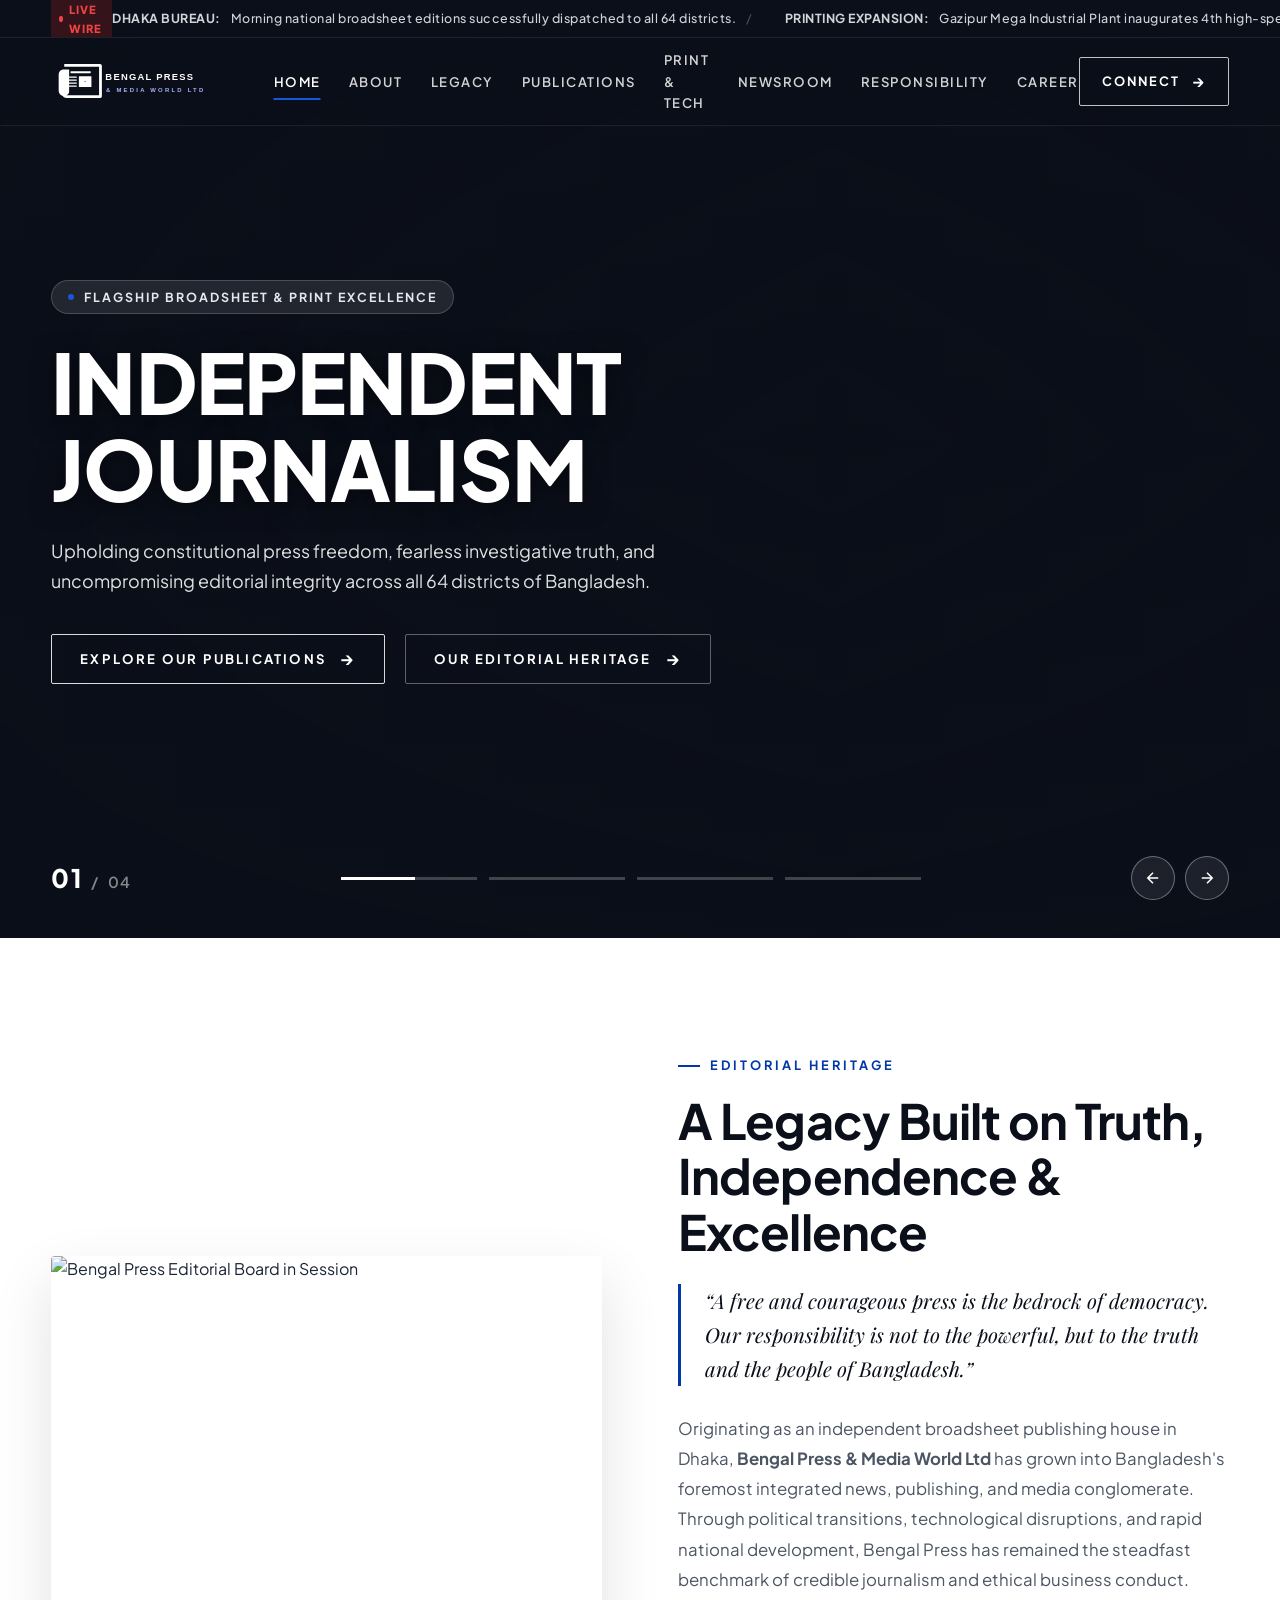
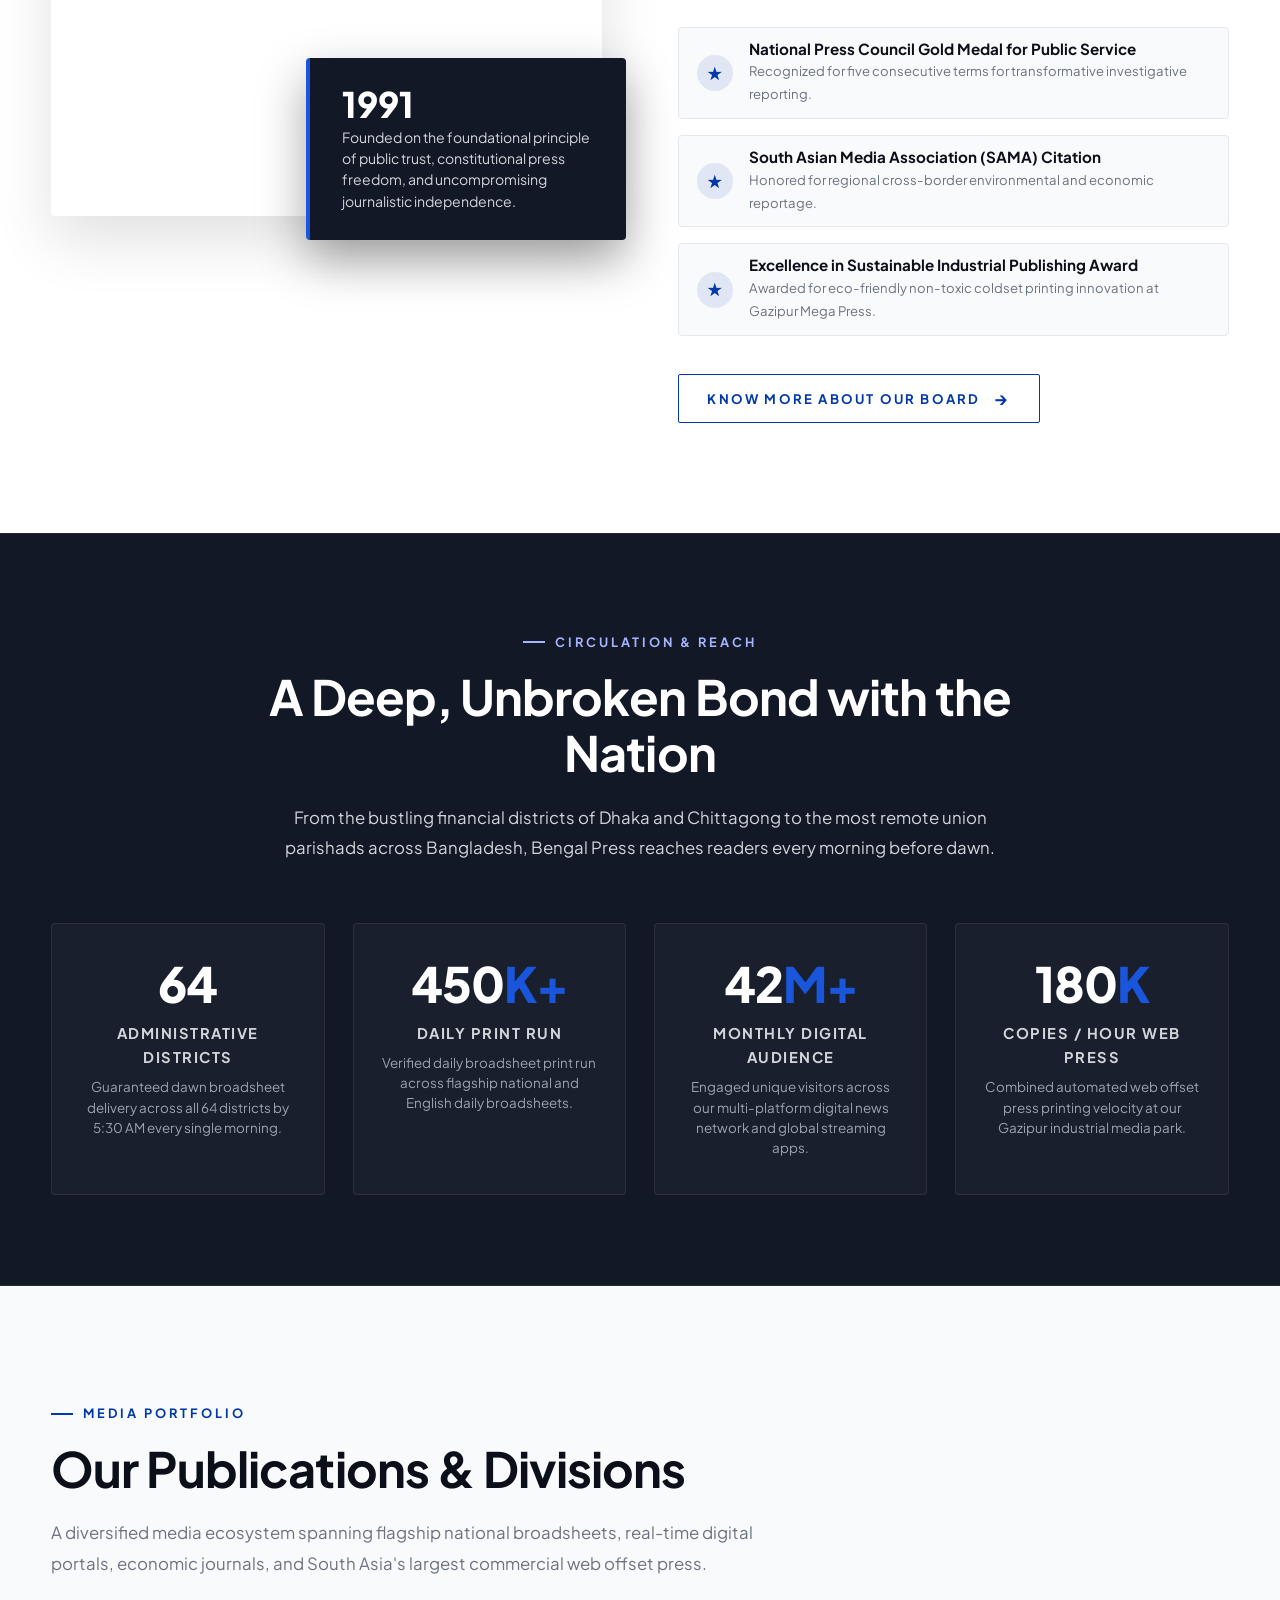
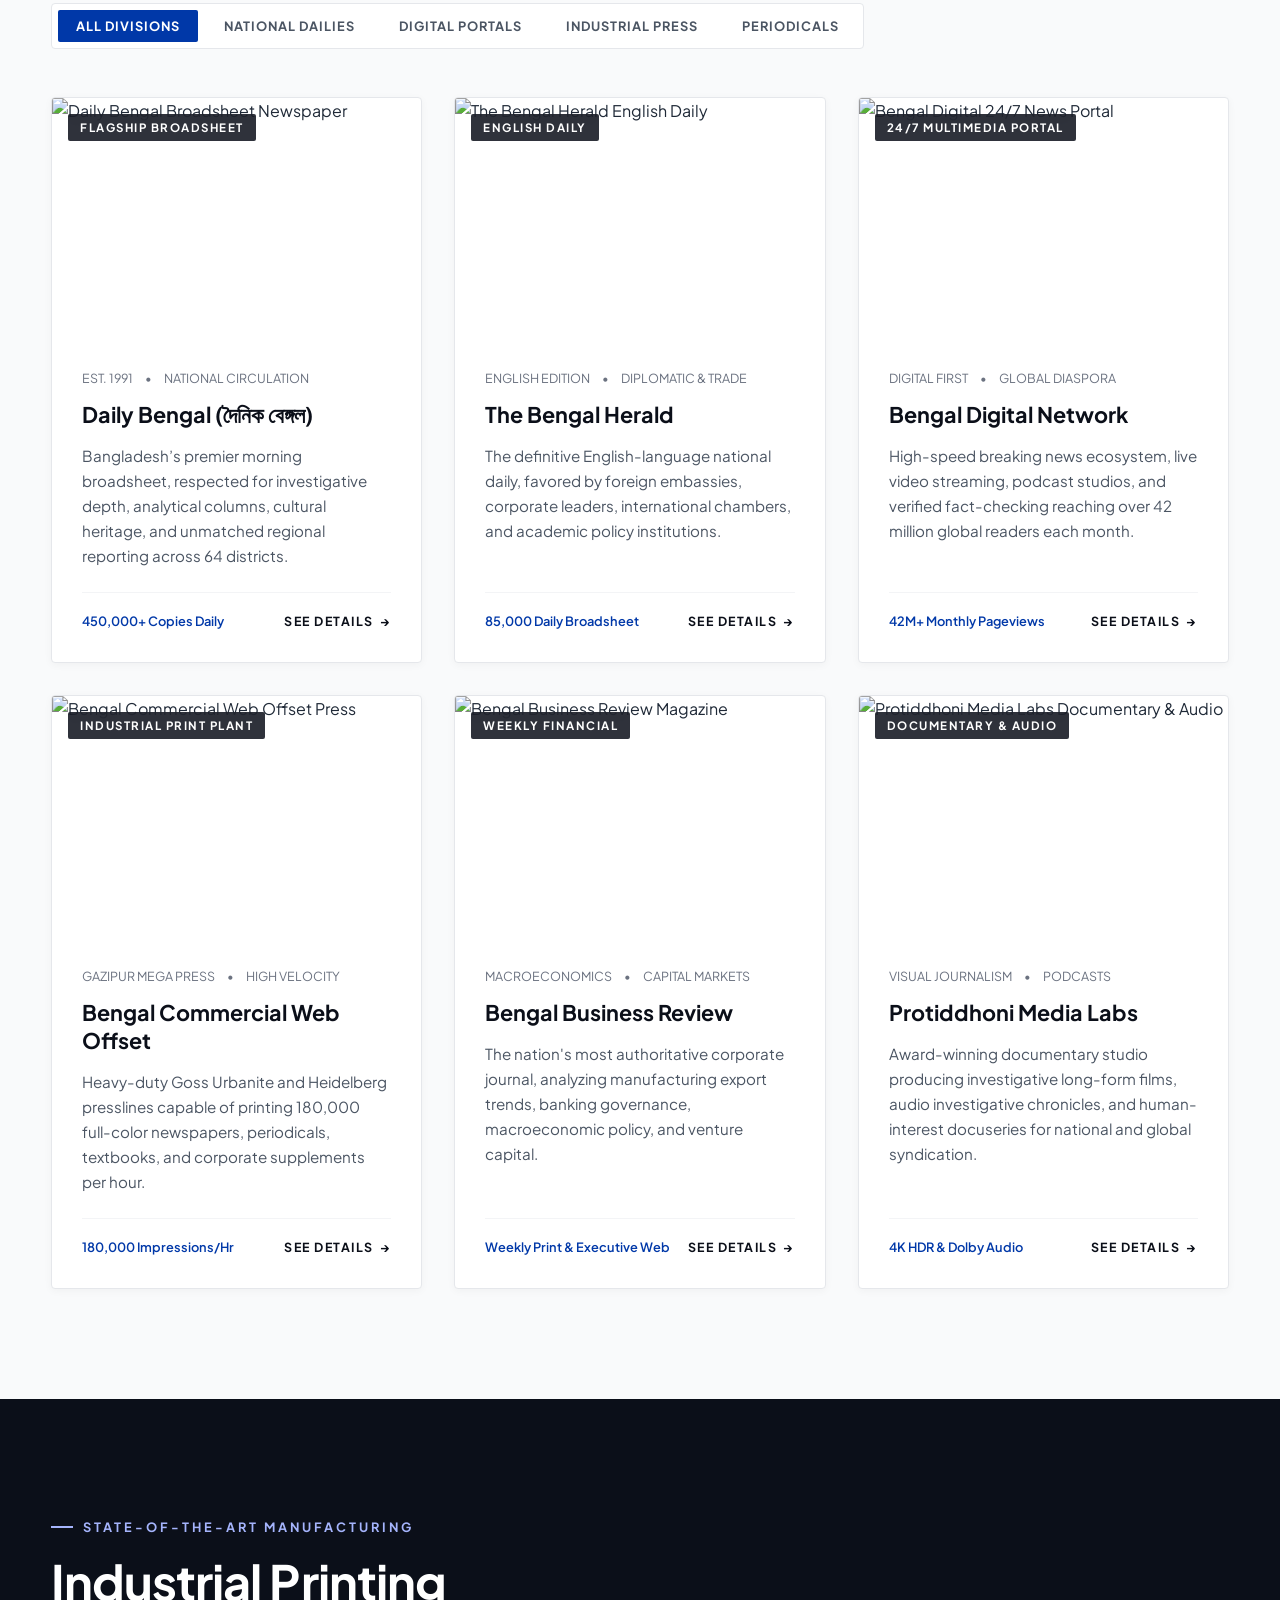
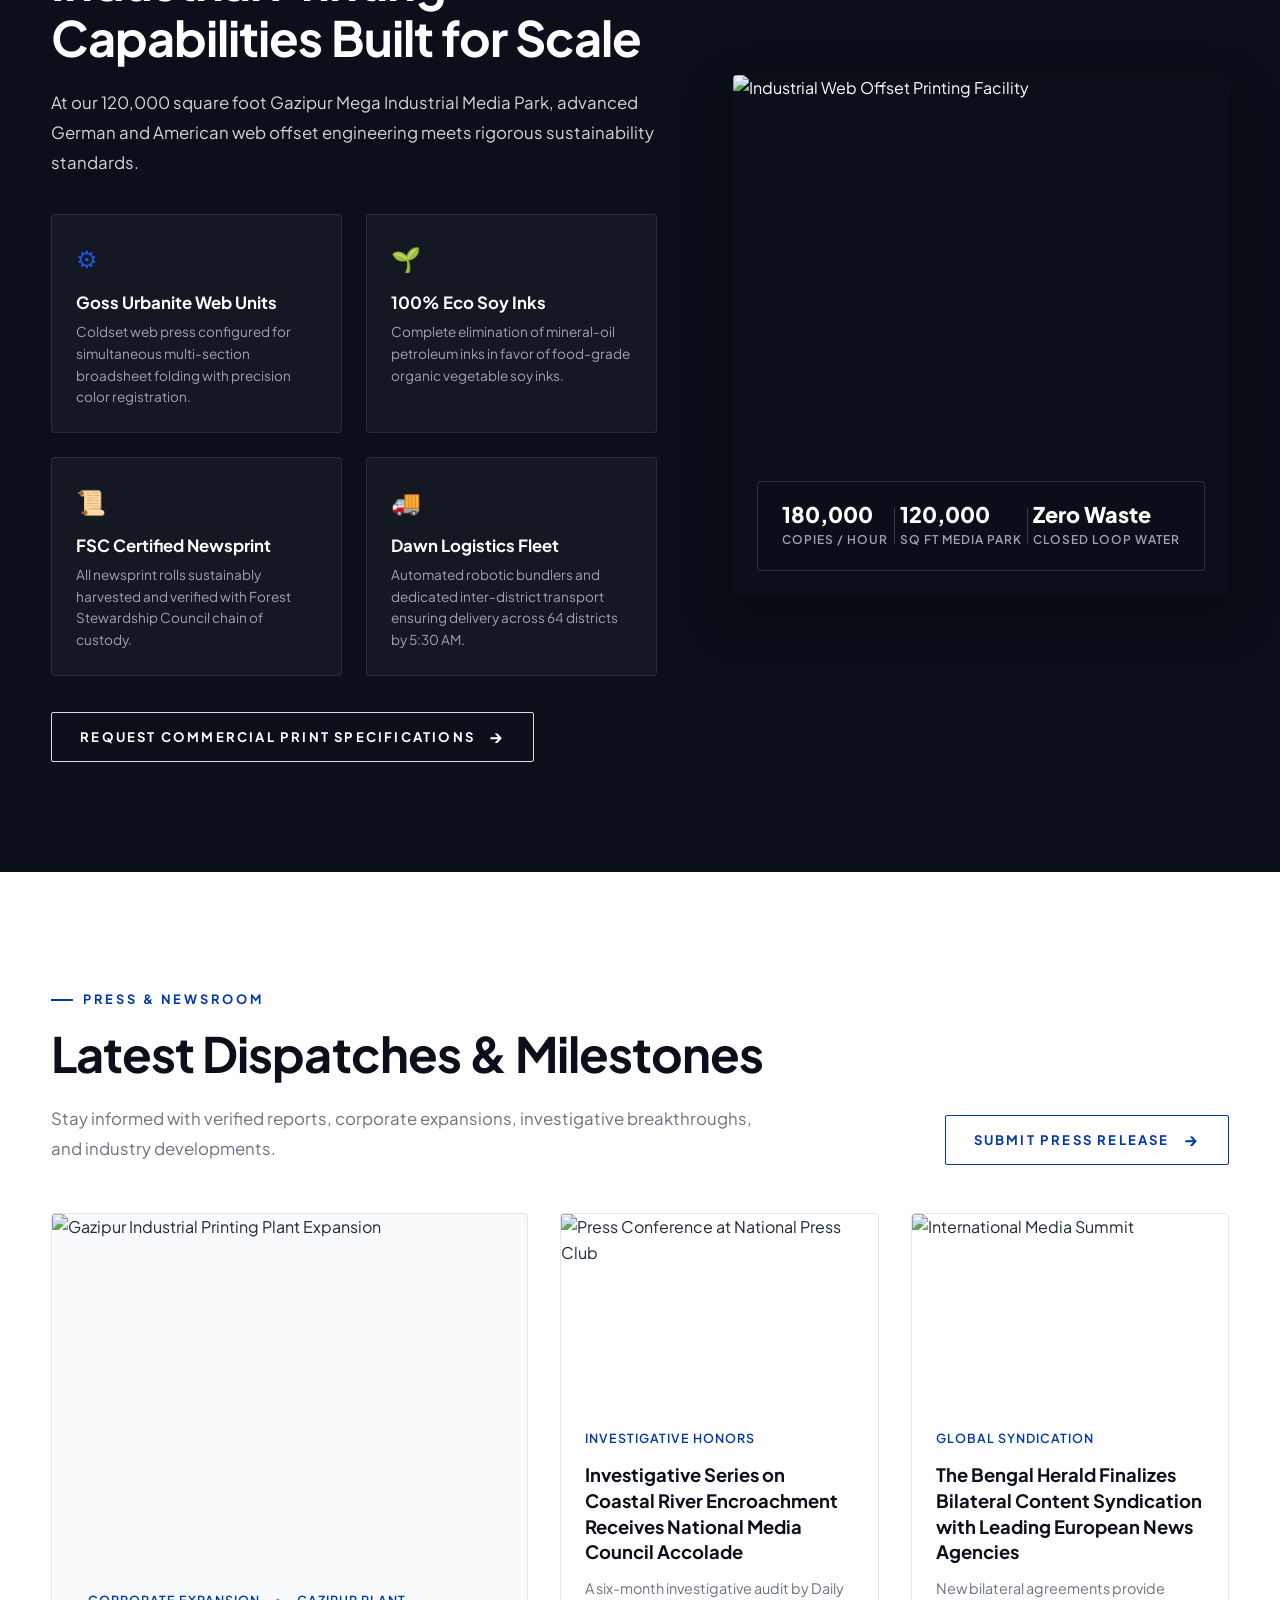
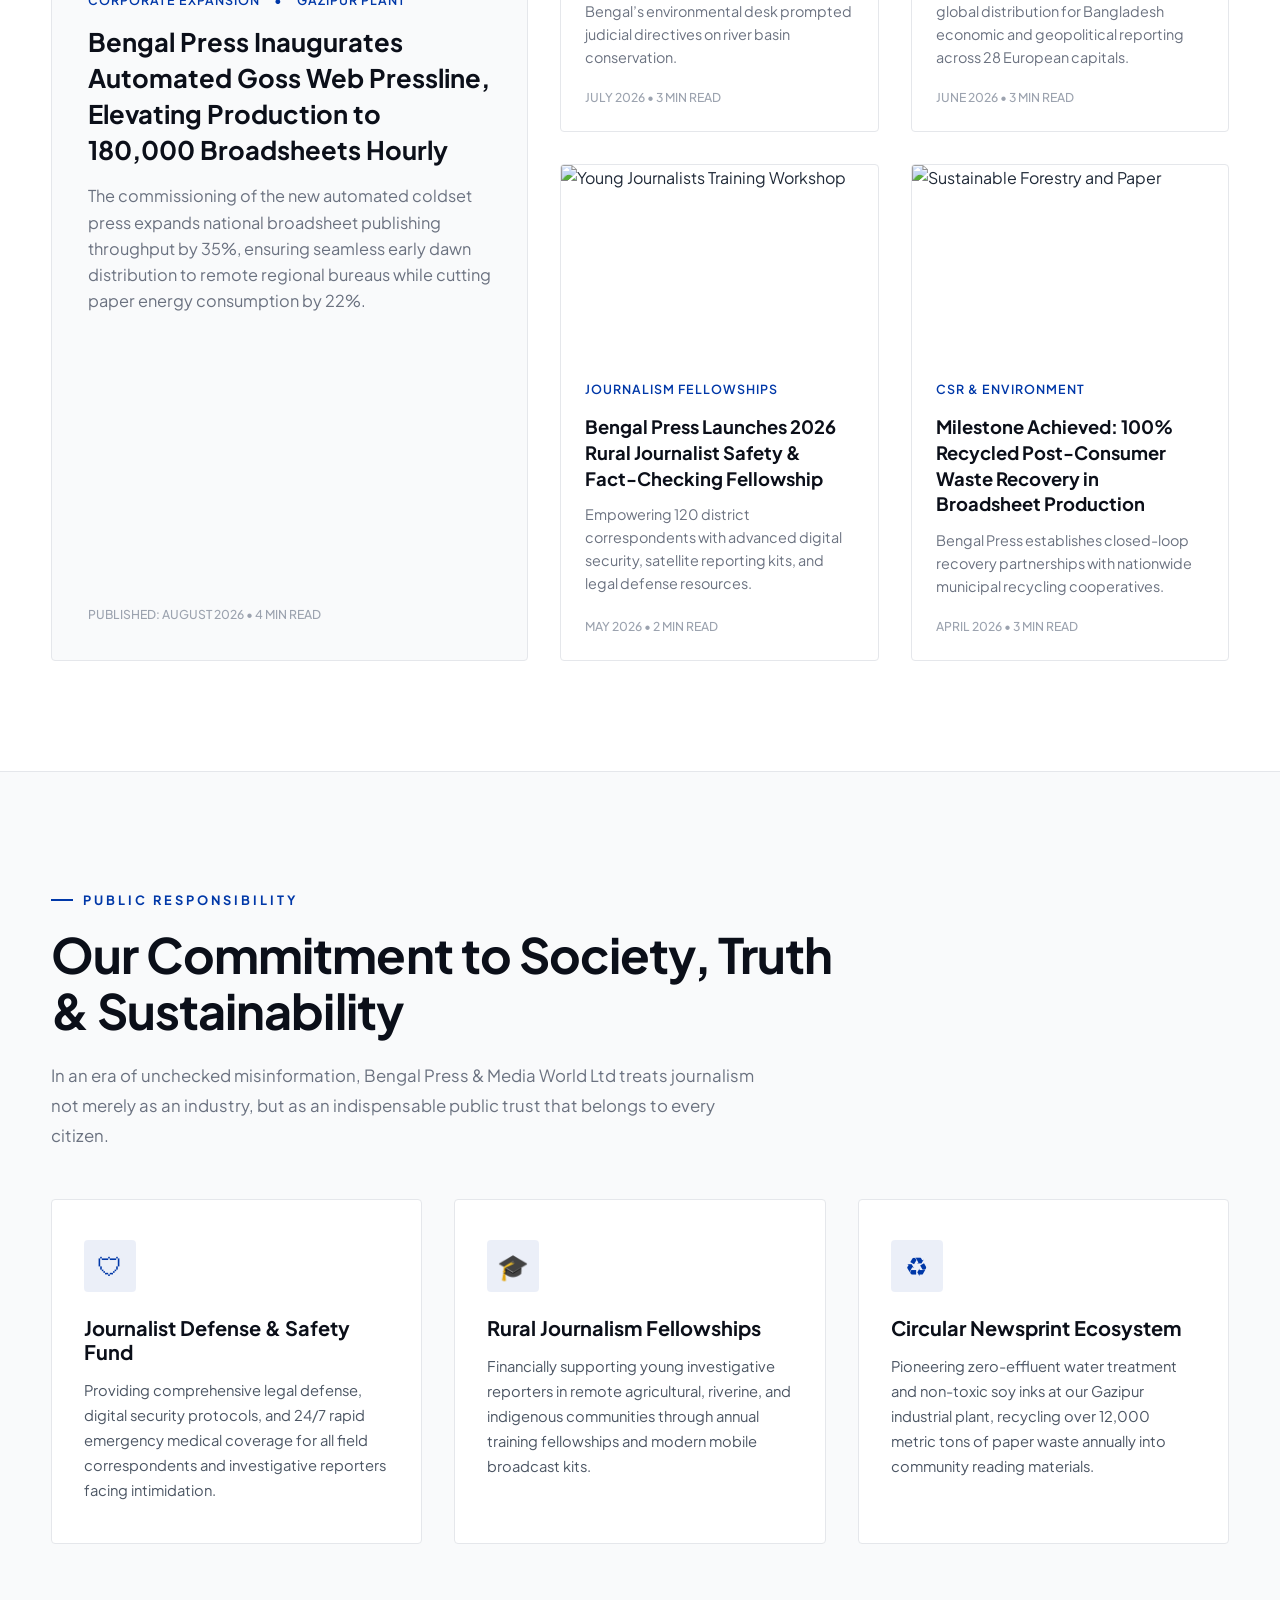
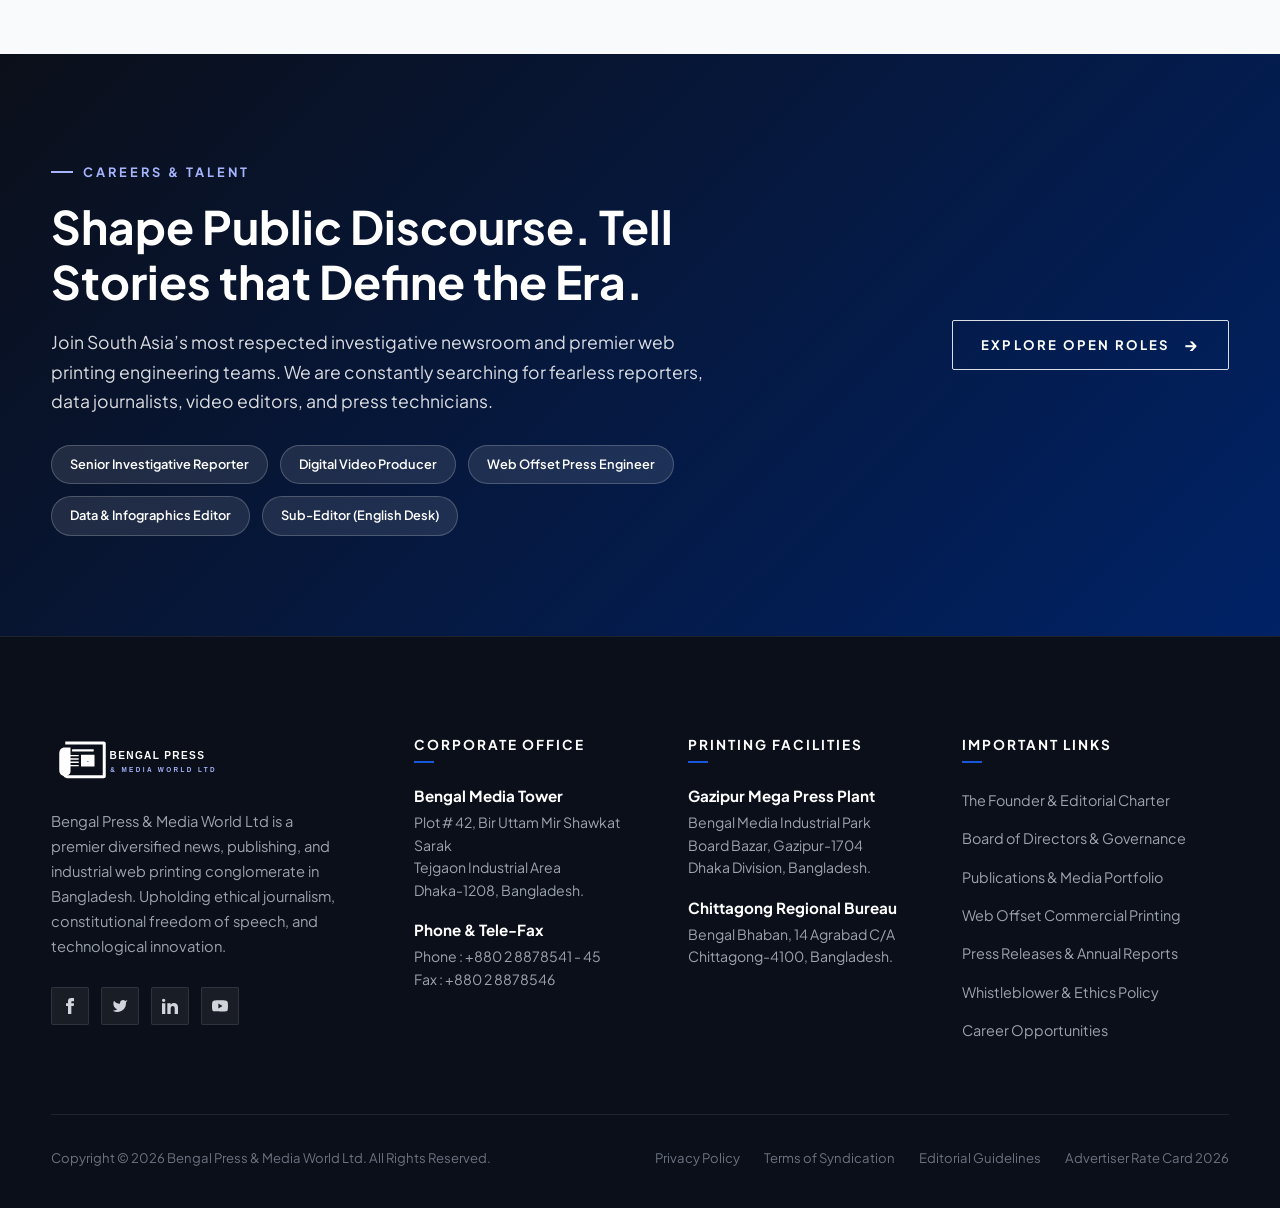
==== index.html @ d25eef90 "Initial commit: Bengal Press & Media World Ltd website inspired by Transcom BD" ====
<!DOCTYPE html>
<html lang="en">
<head>
  <meta charset="UTF-8">
  <meta name="viewport" content="width=device-width, initial-scale=1.0">
  <title>Bengal Press & Media World Ltd — Tradition in Journalistic Excellence</title>
  <meta name="description" content="Bengal Press & Media World Ltd is one of Bangladesh's premier publishing, newspaper, and multimedia conglomerates. Upholding uncompromising truth, fearless journalism, and advanced industrial web printing.">
  <meta name="keywords" content="Bengal Press, Media World, Bangladesh Newspaper, Daily Bengal, The Bengal Herald, Printing Press, Web Offset, Journalism, Media Conglomerate">

  <!-- Favicon -->
  <link rel="icon" type="image/svg+xml" href="assets/favicon.svg">

  <!-- Stylesheets -->
  <link rel="stylesheet" href="css/main.css">
  <link rel="stylesheet" href="css/navbar.css">
  <link rel="stylesheet" href="css/hero.css">
  <link rel="stylesheet" href="css/sections.css">
  <link rel="stylesheet" href="css/footer.css">
</head>
<body>

  <!-- Top Announcement & Circulation Ticker -->
  <div class="top-ticker">
    <div class="container ticker-inner">
      <div class="ticker-live-badge">
        <span class="ticker-live-dot"></span> Live Wire
      </div>
      <div class="ticker-headline-marquee">
        <div class="ticker-item">
          <strong>DHAKA BUREAU:</strong> Morning national broadsheet editions successfully dispatched to all 64 districts.
          <span class="divider">/</span>
        </div>
        <div class="ticker-item">
          <strong>PRINTING EXPANSION:</strong> Gazipur Mega Industrial Plant inaugurates 4th high-speed Goss Web Offset unit.
          <span class="divider">/</span>
        </div>
        <div class="ticker-item">
          <strong>AUDIENCE METRIC:</strong> Bengal Digital Network surpasses 42,000,000 monthly unique readers across 138 nations.
          <span class="divider">/</span>
        </div>
        <div class="ticker-item">
          <strong>SUSTAINABILITY:</strong> 100% transition completed to non-toxic organic soy inks and FSC-certified newsprint.
          <span class="divider">/</span>
        </div>
        <!-- Duplicate for continuous scroll loop -->
        <div class="ticker-item">
          <strong>DHAKA BUREAU:</strong> Morning national broadsheet editions successfully dispatched to all 64 districts.
          <span class="divider">/</span>
        </div>
        <div class="ticker-item">
          <strong>PRINTING EXPANSION:</strong> Gazipur Mega Industrial Plant inaugurates 4th high-speed Goss Web Offset unit.
          <span class="divider">/</span>
        </div>
      </div>
    </div>
  </div>

  <!-- Transcom-Style Site Header -->
  <header class="site-header">
    <div class="container header-container">
      <!-- Logo Left -->
      <a href="#home" class="brand-logo-link" aria-label="Bengal Press & Media World Home">
        <img src="assets/horizontal-logo-white.svg" alt="Bengal Press & Media World Ltd" class="brand-logo-svg">
      </a>

      <!-- Center Navigation Links -->
      <nav class="nav-desktop" aria-label="Main Navigation">
        <a href="#home" class="nav-link-item active">HOME</a>
        <a href="#about" class="nav-link-item">ABOUT</a>
        <a href="#legacy" class="nav-link-item">LEGACY</a>
        <a href="#divisions" class="nav-link-item">PUBLICATIONS</a>
        <a href="#infrastructure" class="nav-link-item">PRINT & TECH</a>
        <a href="#newsroom" class="nav-link-item">NEWSROOM</a>
        <a href="#responsibility" class="nav-link-item">RESPONSIBILITY</a>
        <a href="#careers" class="nav-link-item">CAREER</a>
      </nav>

      <!-- Right Header Actions: Transcom CONNECT Button -->
      <div class="header-actions">
        <a href="#connect" class="btn-header-connect trigger-connect" role="button">
          CONNECT <span class="arrow">&rarr;</span>
        </a>
        <button class="mobile-toggle" aria-label="Toggle mobile menu" id="mobileMenuBtn">
          <span></span>
          <span></span>
          <span></span>
        </button>
      </div>
    </div>
  </header>

  <!-- Mobile Drawer Menu -->
  <div class="mobile-drawer-backdrop" id="mobileDrawerBackdrop"></div>
  <aside class="mobile-drawer" id="mobileDrawer" aria-label="Mobile Navigation">
    <div class="mobile-nav-list">
      <a href="#home" class="mobile-nav-link active">HOME</a>
      <a href="#about" class="mobile-nav-link">ABOUT US</a>
      <a href="#legacy" class="mobile-nav-link">OUR LEGACY & ETHICS</a>
      <a href="#divisions" class="mobile-nav-link">PUBLICATIONS & DIVISIONS</a>
      <a href="#infrastructure" class="mobile-nav-link">PRINTING INFRASTRUCTURE</a>
      <a href="#newsroom" class="mobile-nav-link">NEWSROOM & PRESS</a>
      <a href="#responsibility" class="mobile-nav-link">RESPONSIBILITY & CSR</a>
      <a href="#careers" class="mobile-nav-link">CAREERS</a>
    </div>
    <div class="mobile-drawer-footer">
      <p>Bengal Media Tower, Plot 42, Tejgaon I/A, Dhaka-1208, Bangladesh</p>
      <button class="btn-transcom btn-transcom-white trigger-connect" style="width: 100%; justify-content: center;">
        CONNECT WITH US <span class="btn-arrow">&rarr;</span>
      </button>
    </div>
  </aside>

  <main>
    <!-- ====================================================================
         HERO SECTION: Full-Bleed 100vh Cinematic Slider (Transcom Inspired)
         ==================================================================== -->
    <section class="hero-slider-section" id="home">
      <div class="hero-slider-track">

        <!-- SLIDE 1: Independent Journalism -->
        <div class="hero-slide active" data-slide="0">
          <div class="hero-slide-bg" style="background-image: url('https://images.unsplash.com/photo-1585829365295-ab7cd400c167?q=80&w=1920&auto=format&fit=crop');"></div>
          <div class="hero-slide-overlay"></div>
          <div class="container hero-slide-content">
            <div class="hero-content-box">
              <div class="hero-pill-badge">
                <span class="badge-dot"></span> Flagship Broadsheet & Print Excellence
              </div>
              <h1 class="hero-headline">INDEPENDENT<br>JOURNALISM</h1>
              <p class="hero-description">
                Upholding constitutional press freedom, fearless investigative truth, and uncompromising editorial integrity across all 64 districts of Bangladesh.
              </p>
              <div class="hero-cta-group">
                <a href="#divisions" class="btn-transcom btn-transcom-white">
                  EXPLORE OUR PUBLICATIONS <span class="btn-arrow">&rarr;</span>
                </a>
                <a href="#legacy" class="btn-transcom btn-transcom-white" style="border-color: rgba(255,255,255,0.35);">
                  OUR EDITORIAL HERITAGE <span class="btn-arrow">&rarr;</span>
                </a>
              </div>
            </div>
          </div>
        </div>

        <!-- SLIDE 2: Digital Newsroom -->
        <div class="hero-slide" data-slide="1">
          <div class="hero-slide-bg" style="background-image: url('https://images.unsplash.com/photo-1504711434969-e33886168f5c?q=80&w=1920&auto=format&fit=crop');"></div>
          <div class="hero-slide-overlay"></div>
          <div class="container hero-slide-content">
            <div class="hero-content-box">
              <div class="hero-pill-badge">
                <span class="badge-dot"></span> 24/7 Real-Time Multimedia Convergence
              </div>
              <h1 class="hero-headline">DIGITAL<br>NEWSROOM</h1>
              <p class="hero-description">
                Connecting over 42 million readers worldwide through cutting-edge digital broadcasting, investigative video reporting, and verified instant dispatches.
              </p>
              <div class="hero-cta-group">
                <a href="#divisions" class="btn-transcom btn-transcom-white">
                  VISIT DIGITAL NETWORK <span class="btn-arrow">&rarr;</span>
                </a>
                <a href="#newsroom" class="btn-transcom btn-transcom-white" style="border-color: rgba(255,255,255,0.35);">
                  LATEST DISPATCHES <span class="btn-arrow">&rarr;</span>
                </a>
              </div>
            </div>
          </div>
        </div>

        <!-- SLIDE 3: High-Speed Web Press -->
        <div class="hero-slide" data-slide="2">
          <div class="hero-slide-bg" style="background-image: url('https://images.unsplash.com/photo-1563986768609-322da13575f3?q=80&w=1920&auto=format&fit=crop');"></div>
          <div class="hero-slide-overlay"></div>
          <div class="container hero-slide-content">
            <div class="hero-content-box">
              <div class="hero-pill-badge">
                <span class="badge-dot"></span> Industrial Printing Powerhouse
              </div>
              <h1 class="hero-headline">HIGH-SPEED<br>WEB PRESS</h1>
              <p class="hero-description">
                South Asia’s premier automated coldset web offset printing facility in Gazipur, delivering 180,000 high-resolution impressions per hour with certified eco-inks.
              </p>
              <div class="hero-cta-group">
                <a href="#infrastructure" class="btn-transcom btn-transcom-white">
                  VIEW PLANT SPECIFICATIONS <span class="btn-arrow">&rarr;</span>
                </a>
                <a href="#connect" class="btn-transcom btn-transcom-white trigger-connect" style="border-color: rgba(255,255,255,0.35);">
                  COMMERCIAL PRINT INQUIRY <span class="btn-arrow">&rarr;</span>
                </a>
              </div>
            </div>
          </div>
        </div>

        <!-- SLIDE 4: Investigative Integrity -->
        <div class="hero-slide" data-slide="3">
          <div class="hero-slide-bg" style="background-image: url('https://images.unsplash.com/photo-1546422904-90eab23c3d7e?q=80&w=1920&auto=format&fit=crop');"></div>
          <div class="hero-slide-overlay"></div>
          <div class="container hero-slide-content">
            <div class="hero-content-box">
              <div class="hero-pill-badge">
                <span class="badge-dot"></span> Constitutional Watchdog & Transparency
              </div>
              <h1 class="hero-headline">INVESTIGATIVE<br>INTEGRITY</h1>
              <p class="hero-description">
                Unrelenting public accountability, environmental reporting, and investigative journalism recognized nationwide and across regional media councils.
              </p>
              <div class="hero-cta-group">
                <a href="#responsibility" class="btn-transcom btn-transcom-white">
                  OUR EDITORIAL CHARTER <span class="btn-arrow">&rarr;</span>
                </a>
                <a href="#legacy" class="btn-transcom btn-transcom-white" style="border-color: rgba(255,255,255,0.35);">
                  ACCOLADES & CITATIONS <span class="btn-arrow">&rarr;</span>
                </a>
              </div>
            </div>
          </div>
        </div>

      </div>

      <!-- Transcom Minimalist Bottom Controls -->
      <div class="hero-controls">
        <div class="container hero-controls-inner">
          <!-- Slide Counter -->
          <div class="hero-counter">
            <span class="current-num">01</span>
            <span>/</span>
            <span>04</span>
          </div>

          <!-- Transcom Segmented Progress Bar Indicators -->
          <div class="hero-indicators">
            <div class="hero-indicator-bar" data-target-slide="0" title="Slide 1">
              <div class="hero-indicator-fill"></div>
            </div>
            <div class="hero-indicator-bar" data-target-slide="1" title="Slide 2">
              <div class="hero-indicator-fill"></div>
            </div>
            <div class="hero-indicator-bar" data-target-slide="2" title="Slide 3">
              <div class="hero-indicator-fill"></div>
            </div>
            <div class="hero-indicator-bar" data-target-slide="3" title="Slide 4">
              <div class="hero-indicator-fill"></div>
            </div>
          </div>

          <!-- Directional Navigation Arrows -->
          <div class="hero-nav-arrows">
            <button class="hero-arrow-btn prev" aria-label="Previous Slide">
              <svg width="18" height="18" viewBox="0 0 24 24" fill="none" stroke="currentColor" stroke-width="2"><path d="M19 12H5M12 19l-7-7 7-7"/></svg>
            </button>
            <button class="hero-arrow-btn next" aria-label="Next Slide">
              <svg width="18" height="18" viewBox="0 0 24 24" fill="none" stroke="currentColor" stroke-width="2"><path d="M5 12h14M12 5l7 7-7 7"/></svg>
            </button>
          </div>
        </div>
      </div>
    </section>


    <!-- ====================================================================
         SECTION 1: A LEGACY BUILT ON TRUTH & INTEGRITY (Transcom Style)
         ==================================================================== -->
    <section class="section section-legacy" id="legacy">
      <div class="container">
        <div class="legacy-grid">
          
          <!-- Left Column: Editorial Photo with Prestige Card -->
          <div class="legacy-image-wrapper fade-in-up">
            <img src="https://images.unsplash.com/photo-1542744173-8e7e53415bb0?q=80&w=1200&auto=format&fit=crop" alt="Bengal Press Editorial Board in Session" class="legacy-image-main">
            <div class="legacy-badge-card">
              <div class="badge-year">1991</div>
              <div class="badge-text">Founded on the foundational principle of public trust, constitutional press freedom, and uncompromising journalistic independence.</div>
            </div>
          </div>

          <!-- Right Column: Legacy Text & Accolades -->
          <div class="legacy-content-wrap fade-in-up">
            <div class="legacy-content-header">
              <div class="section-tag">EDITORIAL HERITAGE</div>
              <h2 class="section-title">A Legacy Built on Truth, Independence & Excellence</h2>
            </div>
            
            <blockquote class="legacy-quote">
              “A free and courageous press is the bedrock of democracy. Our responsibility is not to the powerful, but to the truth and the people of Bangladesh.”
            </blockquote>

            <p class="legacy-text">
              Originating as an independent broadsheet publishing house in Dhaka, <strong>Bengal Press & Media World Ltd</strong> has grown into Bangladesh's foremost integrated news, publishing, and media conglomerate. Through political transitions, technological disruptions, and rapid national development, Bengal Press has remained the steadfast benchmark of credible journalism and ethical business conduct.
            </p>

            <!-- Accolades and Honors List (Transcom Style) -->
            <div class="legacy-awards-list">
              <div class="award-item">
                <div class="award-icon">&#9733;</div>
                <div class="award-details">
                  <h4>National Press Council Gold Medal for Public Service</h4>
                  <p>Recognized for five consecutive terms for transformative investigative reporting.</p>
                </div>
              </div>
              <div class="award-item">
                <div class="award-icon">&#9733;</div>
                <div class="award-details">
                  <h4>South Asian Media Association (SAMA) Citation</h4>
                  <p>Honored for regional cross-border environmental and economic reportage.</p>
                </div>
              </div>
              <div class="award-item">
                <div class="award-icon">&#9733;</div>
                <div class="award-details">
                  <h4>Excellence in Sustainable Industrial Publishing Award</h4>
                  <p>Awarded for eco-friendly non-toxic coldset printing innovation at Gazipur Mega Press.</p>
                </div>
              </div>
            </div>

            <a href="#about" class="btn-transcom">
              KNOW MORE ABOUT OUR BOARD <span class="btn-arrow">&rarr;</span>
            </a>
          </div>

        </div>
      </div>
    </section>


    <!-- ====================================================================
         SECTION 2: IMPACT & CIRCULATION METRICS (Transcom Presence Style)
         ==================================================================== -->
    <section class="section-metrics" id="about">
      <div class="container">
        <div class="metrics-header fade-in-up">
          <div class="section-tag light">CIRCULATION & REACH</div>
          <h2 class="section-title light">A Deep, Unbroken Bond with the Nation</h2>
          <p class="section-lead light" style="margin: 0 auto;">
            From the bustling financial districts of Dhaka and Chittagong to the most remote union parishads across Bangladesh, Bengal Press reaches readers every morning before dawn.
          </p>
        </div>

        <div class="metrics-grid">
          <!-- Stat 1 -->
          <div class="metric-card fade-in-up">
            <div class="metric-number">
              <span class="counter-val" data-target="64">0</span>
            </div>
            <div class="metric-label">Administrative Districts</div>
            <div class="metric-sub">Guaranteed dawn broadsheet delivery across all 64 districts by 5:30 AM every single morning.</div>
          </div>

          <!-- Stat 2 -->
          <div class="metric-card fade-in-up">
            <div class="metric-number">
              <span class="counter-val" data-target="450">0</span><span class="suffix">K+</span>
            </div>
            <div class="metric-label">Daily Print Run</div>
            <div class="metric-sub">Verified daily broadsheet print run across flagship national and English daily broadsheets.</div>
          </div>

          <!-- Stat 3 -->
          <div class="metric-card fade-in-up">
            <div class="metric-number">
              <span class="counter-val" data-target="42">0</span><span class="suffix">M+</span>
            </div>
            <div class="metric-label">Monthly Digital Audience</div>
            <div class="metric-sub">Engaged unique visitors across our multi-platform digital news network and global streaming apps.</div>
          </div>

          <!-- Stat 4 -->
          <div class="metric-card fade-in-up">
            <div class="metric-number">
              <span class="counter-val" data-target="180">0</span><span class="suffix">K</span>
            </div>
            <div class="metric-label">Copies / Hour Web Press</div>
            <div class="metric-sub">Combined automated web offset press printing velocity at our Gazipur industrial media park.</div>
          </div>
        </div>
      </div>
    </section>


    <!-- ====================================================================
         SECTION 3: PUBLICATIONS & MEDIA DIVISIONS (Transcom Businesses Style)
         ==================================================================== -->
    <section class="section section-divisions" id="divisions">
      <div class="container">
        <div class="divisions-header-wrap fade-in-up">
          <div>
            <div class="section-tag">MEDIA PORTFOLIO</div>
            <h2 class="section-title">Our Publications & Divisions</h2>
            <p class="section-lead">
              A diversified media ecosystem spanning flagship national broadsheets, real-time digital portals, economic journals, and South Asia's largest commercial web offset press.
            </p>
          </div>

          <!-- Interactive Category Filter Tabs -->
          <div class="divisions-tabs">
            <button class="tab-btn active" data-filter="all">All Divisions</button>
            <button class="tab-btn" data-filter="dailies">National Dailies</button>
            <button class="tab-btn" data-filter="digital">Digital Portals</button>
            <button class="tab-btn" data-filter="press">Industrial Press</button>
            <button class="tab-btn" data-filter="periodicals">Periodicals</button>
          </div>
        </div>

        <!-- Divisions Grid -->
        <div class="divisions-grid">

          <!-- Card 1: Daily Bengal -->
          <div class="division-card fade-in-up" data-category="dailies">
            <div class="division-image-wrap">
              <img src="https://images.unsplash.com/photo-1585829365295-ab7cd400c167?q=80&w=800&auto=format&fit=crop" alt="Daily Bengal Broadsheet Newspaper">
              <div class="division-tag-pill">FLAGSHIP BROADSHEET</div>
            </div>
            <div class="division-body">
              <div class="division-meta">
                <span>EST. 1991</span> &bull; <span>NATIONAL CIRCULATION</span>
              </div>
              <h3 class="division-title">Daily Bengal (দৈনিক বেঙ্গল)</h3>
              <p class="division-desc">
                Bangladesh’s premier morning broadsheet, respected for investigative depth, analytical columns, cultural heritage, and unmatched regional reporting across 64 districts.
              </p>
              <div class="division-footer">
                <span class="division-spec">450,000+ Copies Daily</span>
                <a href="#" class="division-explore-btn" data-division="daily-bengal">
                  SEE DETAILS <span>&rarr;</span>
                </a>
              </div>
            </div>
          </div>

          <!-- Card 2: The Bengal Herald -->
          <div class="division-card fade-in-up" data-category="dailies">
            <div class="division-image-wrap">
              <img src="https://images.unsplash.com/photo-1504711434969-e33886168f5c?q=80&w=800&auto=format&fit=crop" alt="The Bengal Herald English Daily">
              <div class="division-tag-pill">ENGLISH DAILY</div>
            </div>
            <div class="division-body">
              <div class="division-meta">
                <span>ENGLISH EDITION</span> &bull; <span>DIPLOMATIC & TRADE</span>
              </div>
              <h3 class="division-title">The Bengal Herald</h3>
              <p class="division-desc">
                The definitive English-language national daily, favored by foreign embassies, corporate leaders, international chambers, and academic policy institutions.
              </p>
              <div class="division-footer">
                <span class="division-spec">85,000 Daily Broadsheet</span>
                <a href="#" class="division-explore-btn" data-division="bengal-herald">
                  SEE DETAILS <span>&rarr;</span>
                </a>
              </div>
            </div>
          </div>

          <!-- Card 3: Bengal Digital -->
          <div class="division-card fade-in-up" data-category="digital">
            <div class="division-image-wrap">
              <img src="https://images.unsplash.com/photo-1598899134739-24c46f58b8c0?q=80&w=800&auto=format&fit=crop" alt="Bengal Digital 24/7 News Portal">
              <div class="division-tag-pill">24/7 MULTIMEDIA PORTAL</div>
            </div>
            <div class="division-body">
              <div class="division-meta">
                <span>DIGITAL FIRST</span> &bull; <span>GLOBAL DIASPORA</span>
              </div>
              <h3 class="division-title">Bengal Digital Network</h3>
              <p class="division-desc">
                High-speed breaking news ecosystem, live video streaming, podcast studios, and verified fact-checking reaching over 42 million global readers each month.
              </p>
              <div class="division-footer">
                <span class="division-spec">42M+ Monthly Pageviews</span>
                <a href="#" class="division-explore-btn" data-division="bengal-digital">
                  SEE DETAILS <span>&rarr;</span>
                </a>
              </div>
            </div>
          </div>

          <!-- Card 4: Commercial Web Press -->
          <div class="division-card fade-in-up" data-category="press">
            <div class="division-image-wrap">
              <img src="https://images.unsplash.com/photo-1562654501-a0ccc0fc3fb1?q=80&w=800&auto=format&fit=crop" alt="Bengal Commercial Web Offset Press">
              <div class="division-tag-pill">INDUSTRIAL PRINT PLANT</div>
            </div>
            <div class="division-body">
              <div class="division-meta">
                <span>GAZIPUR MEGA PRESS</span> &bull; <span>HIGH VELOCITY</span>
              </div>
              <h3 class="division-title">Bengal Commercial Web Offset</h3>
              <p class="division-desc">
                Heavy-duty Goss Urbanite and Heidelberg presslines capable of printing 180,000 full-color newspapers, periodicals, textbooks, and corporate supplements per hour.
              </p>
              <div class="division-footer">
                <span class="division-spec">180,000 Impressions/Hr</span>
                <a href="#" class="division-explore-btn" data-division="commercial-press">
                  SEE DETAILS <span>&rarr;</span>
                </a>
              </div>
            </div>
          </div>

          <!-- Card 5: Bengal Business Review -->
          <div class="division-card fade-in-up" data-category="periodicals">
            <div class="division-image-wrap">
              <img src="https://images.unsplash.com/photo-1590283603385-17ffb3a7f29f?q=80&w=800&auto=format&fit=crop" alt="Bengal Business Review Magazine">
              <div class="division-tag-pill">WEEKLY FINANCIAL</div>
            </div>
            <div class="division-body">
              <div class="division-meta">
                <span>MACROECONOMICS</span> &bull; <span>CAPITAL MARKETS</span>
              </div>
              <h3 class="division-title">Bengal Business Review</h3>
              <p class="division-desc">
                The nation's most authoritative corporate journal, analyzing manufacturing export trends, banking governance, macroeconomic policy, and venture capital.
              </p>
              <div class="division-footer">
                <span class="division-spec">Weekly Print & Executive Web</span>
                <a href="#" class="division-explore-btn" data-division="bengal-business-review">
                  SEE DETAILS <span>&rarr;</span>
                </a>
              </div>
            </div>
          </div>

          <!-- Card 6: Protiddhoni Media Labs -->
          <div class="division-card fade-in-up" data-category="digital">
            <div class="division-image-wrap">
              <img src="https://images.unsplash.com/photo-1526470608268-f674ce90ebd4?q=80&w=800&auto=format&fit=crop" alt="Protiddhoni Media Labs Documentary & Audio">
              <div class="division-tag-pill">DOCUMENTARY & AUDIO</div>
            </div>
            <div class="division-body">
              <div class="division-meta">
                <span>VISUAL JOURNALISM</span> &bull; <span>PODCASTS</span>
              </div>
              <h3 class="division-title">Protiddhoni Media Labs</h3>
              <p class="division-desc">
                Award-winning documentary studio producing investigative long-form films, audio investigative chronicles, and human-interest docuseries for national and global syndication.
              </p>
              <div class="division-footer">
                <span class="division-spec">4K HDR & Dolby Audio</span>
                <a href="#" class="division-explore-btn" data-division="protiddhoni-media-labs">
                  SEE DETAILS <span>&rarr;</span>
                </a>
              </div>
            </div>
          </div>

        </div>
      </div>
    </section>


    <!-- ====================================================================
         SECTION 4: INDUSTRIAL PRINTING & SUSTAINABLE INFRASTRUCTURE
         ==================================================================== -->
    <section class="section section-infrastructure" id="infrastructure">
      <div class="container">
        <div class="infra-grid">
          
          <!-- Left Column: Technological Capabilities -->
          <div class="infra-content-wrap fade-in-up">
            <div class="section-tag light">STATE-OF-THE-ART MANUFACTURING</div>
            <h2 class="section-title light">Industrial Printing Capabilities Built for Scale</h2>
            <p class="section-lead light">
              At our 120,000 square foot Gazipur Mega Industrial Media Park, advanced German and American web offset engineering meets rigorous sustainability standards.
            </p>

            <div class="infra-features">
              <div class="infra-feature-item">
                <div class="infra-feature-icon">&#9881;</div>
                <h4 class="infra-feature-title">Goss Urbanite Web Units</h4>
                <p class="infra-feature-desc">Coldset web press configured for simultaneous multi-section broadsheet folding with precision color registration.</p>
              </div>

              <div class="infra-feature-item">
                <div class="infra-feature-icon">&#127793;</div>
                <h4 class="infra-feature-title">100% Eco Soy Inks</h4>
                <p class="infra-feature-desc">Complete elimination of mineral-oil petroleum inks in favor of food-grade organic vegetable soy inks.</p>
              </div>

              <div class="infra-feature-item">
                <div class="infra-feature-icon">&#128220;</div>
                <h4 class="infra-feature-title">FSC Certified Newsprint</h4>
                <p class="infra-feature-desc">All newsprint rolls sustainably harvested and verified with Forest Stewardship Council chain of custody.</p>
              </div>

              <div class="infra-feature-item">
                <div class="infra-feature-icon">&#128666;</div>
                <h4 class="infra-feature-title">Dawn Logistics Fleet</h4>
                <p class="infra-feature-desc">Automated robotic bundlers and dedicated inter-district transport ensuring delivery across 64 districts by 5:30 AM.</p>
              </div>
            </div>

            <div style="margin-top: 36px;">
              <a href="#connect" class="btn-transcom btn-transcom-white trigger-connect">
                REQUEST COMMERCIAL PRINT SPECIFICATIONS <span class="btn-arrow">&rarr;</span>
              </a>
            </div>
          </div>

          <!-- Right Column: Real Industrial Imagery & Live Plant Stats -->
          <div class="infra-media-wrap fade-in-up">
            <img src="https://images.unsplash.com/photo-1563986768609-322da13575f3?q=80&w=1200&auto=format&fit=crop" alt="Industrial Web Offset Printing Facility" class="infra-main-img">
            
            <div class="infra-spec-overlay">
              <div class="infra-spec-stat">
                <h5>180,000</h5>
                <p>Copies / Hour</p>
              </div>
              <div style="width: 1px; height: 36px; background: rgba(255,255,255,0.2);"></div>
              <div class="infra-spec-stat">
                <h5>120,000</h5>
                <p>Sq Ft Media Park</p>
              </div>
              <div style="width: 1px; height: 36px; background: rgba(255,255,255,0.2);"></div>
              <div class="infra-spec-stat">
                <h5>Zero Waste</h5>
                <p>Closed Loop Water</p>
              </div>
            </div>
          </div>

        </div>
      </div>
    </section>


    <!-- ====================================================================
         SECTION 5: NEWSROOM & PRESS HIGHLIGHTS (Transcom News Style)
         ==================================================================== -->
    <section class="section section-news" id="newsroom">
      <div class="container">
        <div class="news-header-wrap fade-in-up">
          <div>
            <div class="section-tag">PRESS & NEWSROOM</div>
            <h2 class="section-title">Latest Dispatches & Milestones</h2>
            <p class="section-lead">
              Stay informed with verified reports, corporate expansions, investigative breakthroughs, and industry developments.
            </p>
          </div>
          <a href="#connect" class="btn-transcom trigger-connect">
            SUBMIT PRESS RELEASE <span class="btn-arrow">&rarr;</span>
          </a>
        </div>

        <div class="news-grid">

          <!-- Featured Major News Item -->
          <div class="news-card-featured fade-in-up">
            <img src="https://images.unsplash.com/photo-1588681664899-f142ff2dc9b1?q=80&w=1000&auto=format&fit=crop" alt="Gazipur Industrial Printing Plant Expansion" class="news-featured-img">
            <div class="news-featured-content">
              <div class="news-meta-row">
                <span>CORPORATE EXPANSION</span> &bull; <span>GAZIPUR PLANT</span>
              </div>
              <h3 class="news-title" style="font-size: 1.6rem; margin-bottom: 16px;">
                Bengal Press Inaugurates Automated Goss Web Pressline, Elevating Production to 180,000 Broadsheets Hourly
              </h3>
              <p class="news-excerpt" style="font-size: 1.02rem;">
                The commissioning of the new automated coldset press expands national broadsheet publishing throughput by 35%, ensuring seamless early dawn distribution to remote regional bureaus while cutting paper energy consumption by 22%.
              </p>
              <div class="news-date">PUBLISHED: AUGUST 2026 &bull; 4 MIN READ</div>
            </div>
          </div>

          <!-- Secondary Item 1 -->
          <div class="news-card-standard fade-in-up">
            <img src="https://images.unsplash.com/photo-1505373877841-8d25f7d46678?q=80&w=800&auto=format&fit=crop" alt="Press Conference at National Press Club" class="news-standard-img">
            <div class="news-standard-content">
              <div class="news-meta-row">
                <span>INVESTIGATIVE HONORS</span>
              </div>
              <h4 class="news-title">
                Investigative Series on Coastal River Encroachment Receives National Media Council Accolade
              </h4>
              <p class="news-excerpt">
                A six-month investigative audit by Daily Bengal’s environmental desk prompted judicial directives on river basin conservation.
              </p>
              <div class="news-date">JULY 2026 &bull; 3 MIN READ</div>
            </div>
          </div>

          <!-- Secondary Item 2 -->
          <div class="news-card-standard fade-in-up">
            <img src="https://images.unsplash.com/photo-1511578314322-379afb476865?q=80&w=800&auto=format&fit=crop" alt="International Media Summit" class="news-standard-img">
            <div class="news-standard-content">
              <div class="news-meta-row">
                <span>GLOBAL SYNDICATION</span>
              </div>
              <h4 class="news-title">
                The Bengal Herald Finalizes Bilateral Content Syndication with Leading European News Agencies
              </h4>
              <p class="news-excerpt">
                New bilateral agreements provide global distribution for Bangladesh economic and geopolitical reporting across 28 European capitals.
              </p>
              <div class="news-date">JUNE 2026 &bull; 3 MIN READ</div>
            </div>
          </div>

          <!-- Secondary Item 3 -->
          <div class="news-card-standard fade-in-up">
            <img src="https://images.unsplash.com/photo-1524178232363-1fb2b075b655?q=80&w=800&auto=format&fit=crop" alt="Young Journalists Training Workshop" class="news-standard-img">
            <div class="news-standard-content">
              <div class="news-meta-row">
                <span>JOURNALISM FELLOWSHIPS</span>
              </div>
              <h4 class="news-title">
                Bengal Press Launches 2026 Rural Journalist Safety & Fact-Checking Fellowship
              </h4>
              <p class="news-excerpt">
                Empowering 120 district correspondents with advanced digital security, satellite reporting kits, and legal defense resources.
              </p>
              <div class="news-date">MAY 2026 &bull; 2 MIN READ</div>
            </div>
          </div>

          <!-- Secondary Item 4 -->
          <div class="news-card-standard fade-in-up">
            <img src="https://images.unsplash.com/photo-1530587191325-3db32d826c18?q=80&w=800&auto=format&fit=crop" alt="Sustainable Forestry and Paper" class="news-standard-img">
            <div class="news-standard-content">
              <div class="news-meta-row">
                <span>CSR & ENVIRONMENT</span>
              </div>
              <h4 class="news-title">
                Milestone Achieved: 100% Recycled Post-Consumer Waste Recovery in Broadsheet Production
              </h4>
              <p class="news-excerpt">
                Bengal Press establishes closed-loop recovery partnerships with nationwide municipal recycling cooperatives.
              </p>
              <div class="news-date">APRIL 2026 &bull; 3 MIN READ</div>
            </div>
          </div>

        </div>
      </div>
    </section>


    <!-- ====================================================================
         SECTION 6: EDITORIAL ETHICS & PUBLIC RESPONSIBILITY (CSR)
         ==================================================================== -->
    <section class="section section-csr" id="responsibility">
      <div class="container">
        <div class="legacy-content-header fade-in-up" style="max-width: 820px;">
          <div class="section-tag">PUBLIC RESPONSIBILITY</div>
          <h2 class="section-title">Our Commitment to Society, Truth & Sustainability</h2>
          <p class="section-lead">
            In an era of unchecked misinformation, Bengal Press & Media World Ltd treats journalism not merely as an industry, but as an indispensable public trust that belongs to every citizen.
          </p>
        </div>

        <div class="csr-grid" style="margin-top: 48px;">
          <!-- Card 1 -->
          <div class="csr-card fade-in-up">
            <div class="csr-card-icon">&#128737;</div>
            <h3>Journalist Defense & Safety Fund</h3>
            <p>
              Providing comprehensive legal defense, digital security protocols, and 24/7 rapid emergency medical coverage for all field correspondents and investigative reporters facing intimidation.
            </p>
          </div>

          <!-- Card 2 -->
          <div class="csr-card fade-in-up">
            <div class="csr-card-icon">&#127891;</div>
            <h3>Rural Journalism Fellowships</h3>
            <p>
              Financially supporting young investigative reporters in remote agricultural, riverine, and indigenous communities through annual training fellowships and modern mobile broadcast kits.
            </p>
          </div>

          <!-- Card 3 -->
          <div class="csr-card fade-in-up">
            <div class="csr-card-icon">&#9851;</div>
            <h3>Circular Newsprint Ecosystem</h3>
            <p>
              Pioneering zero-effluent water treatment and non-toxic soy inks at our Gazipur industrial plant, recycling over 12,000 metric tons of paper waste annually into community reading materials.
            </p>
          </div>
        </div>
      </div>
    </section>


    <!-- ====================================================================
         SECTION 7: CAREERS AT BENGAL PRESS & MEDIA WORLD (Transcom Style)
         ==================================================================== -->
    <section class="section-careers" id="careers">
      <div class="container">
        <div class="careers-content-wrap fade-in-up">
          <div class="careers-text-box">
            <div class="section-tag light">CAREERS & TALENT</div>
            <h2>Shape Public Discourse. Tell Stories that Define the Era.</h2>
            <p>
              Join South Asia’s most respected investigative newsroom and premier web printing engineering teams. We are constantly searching for fearless reporters, data journalists, video editors, and press technicians.
            </p>
            <div class="careers-roles-preview">
              <span class="career-role-pill">Senior Investigative Reporter</span>
              <span class="career-role-pill">Digital Video Producer</span>
              <span class="career-role-pill">Web Offset Press Engineer</span>
              <span class="career-role-pill">Data & Infographics Editor</span>
              <span class="career-role-pill">Sub-Editor (English Desk)</span>
            </div>
          </div>
          <div>
            <a href="#connect" class="btn-transcom btn-transcom-white trigger-connect">
              EXPLORE OPEN ROLES <span class="btn-arrow">&rarr;</span>
            </a>
          </div>
        </div>
      </div>
    </section>

  </main>

  <!-- ====================================================================
       CORPORATE FOOTER: Transcom BD Exact Minimalist Luxury Architecture
       ==================================================================== -->
  <footer class="site-footer">
    <div class="container">
      <div class="footer-top-grid">

        <!-- Column 1: Brand & Profile -->
        <div class="footer-brand-col">
          <img src="assets/horizontal-logo-white.svg" alt="Bengal Press & Media World Ltd" class="footer-logo">
          <p class="footer-about-text">
            Bengal Press & Media World Ltd is a premier diversified news, publishing, and industrial web printing conglomerate in Bangladesh. Upholding ethical journalism, constitutional freedom of speech, and technological innovation.
          </p>
          <div class="footer-social-links">
            <a href="#" class="footer-social-btn" aria-label="Facebook">
              <svg width="16" height="16" fill="currentColor" viewBox="0 0 24 24"><path d="M9 8H6v4h3v12h5V12h3.642L18 8h-4V6.333C14 5.374 14.5 5 15.667 5H18V0h-3.808C10.595 0 9 1.582 9 4.615V8z"/></svg>
            </a>
            <a href="#" class="footer-social-btn" aria-label="Twitter">
              <svg width="16" height="16" fill="currentColor" viewBox="0 0 24 24"><path d="M23 3a10.9 10.9 0 01-3.14 1.53 4.48 4.48 0 00-7.86 3v1A10.66 10.66 0 013 4s-4 9 5 13a11.64 11.64 0 01-7 2c9 5 20 0 20-11.5a4.5 4.5 0 00-.08-.83A7.72 7.72 0 0023 3z"/></svg>
            </a>
            <a href="#" class="footer-social-btn" aria-label="LinkedIn">
              <svg width="16" height="16" fill="currentColor" viewBox="0 0 24 24"><path d="M4.98 3.5c0 1.381-1.11 2.5-2.48 2.5s-2.48-1.119-2.48-2.5c0-1.38 1.11-2.5 2.48-2.5s2.48 1.12 2.48 2.5zm.02 4.5h-5v16h5v-16zm7.982 0h-4.968v16h4.969v-8.399c0-4.67 6.029-5.052 6.029 0v8.399h4.988v-10.131c0-7.88-8.922-7.593-11.018-3.714v-2.155z"/></svg>
            </a>
            <a href="#" class="footer-social-btn" aria-label="YouTube">
              <svg width="16" height="16" fill="currentColor" viewBox="0 0 24 24"><path d="M23.498 6.186a3.016 3.016 0 0 0-2.122-2.136C19.505 3.545 12 3.545 12 3.545s-7.505 0-9.377.505A3.017 3.017 0 0 0 .502 6.186C0 8.07 0 12 0 12s0 3.93.502 5.814a3.016 3.016 0 0 0 2.122 2.136c1.871.505 9.376.505 9.376.505s7.505 0 9.377-.505a3.015 3.015 0 0 0 2.122-2.136C24 15.93 24 12 24 12s0-3.93-.502-5.814zM9.545 15.568V8.432L15.818 12l-6.273 3.568z"/></svg>
            </a>
          </div>
        </div>

        <!-- Column 2: Corporate Headquarters -->
        <div>
          <h4 class="footer-col-heading">CORPORATE OFFICE</h4>
          <div class="footer-contact-block">
            <h5>Bengal Media Tower</h5>
            <p>Plot # 42, Bir Uttam Mir Shawkat Sarak<br>Tejgaon Industrial Area<br>Dhaka-1208, Bangladesh.</p>
          </div>
          <div class="footer-contact-block">
            <h5>Phone & Tele-Fax</h5>
            <p>Phone : +880 2 8878541 - 45<br>Fax : +880 2 8878546</p>
          </div>
        </div>

        <!-- Column 3: Industrial Press Plant -->
        <div>
          <h4 class="footer-col-heading">PRINTING FACILITIES</h4>
          <div class="footer-contact-block">
            <h5>Gazipur Mega Press Plant</h5>
            <p>Bengal Media Industrial Park<br>Board Bazar, Gazipur-1704<br>Dhaka Division, Bangladesh.</p>
          </div>
          <div class="footer-contact-block">
            <h5>Chittagong Regional Bureau</h5>
            <p>Bengal Bhaban, 14 Agrabad C/A<br>Chittagong-4100, Bangladesh.</p>
          </div>
        </div>

        <!-- Column 4: Important Links & Governance -->
        <div>
          <h4 class="footer-col-heading">IMPORTANT LINKS</h4>
          <ul class="footer-nav-list">
            <li><a href="#about">The Founder & Editorial Charter</a></li>
            <li><a href="#legacy">Board of Directors & Governance</a></li>
            <li><a href="#divisions">Publications & Media Portfolio</a></li>
            <li><a href="#infrastructure">Web Offset Commercial Printing</a></li>
            <li><a href="#newsroom">Press Releases & Annual Reports</a></li>
            <li><a href="#responsibility">Whistleblower & Ethics Policy</a></li>
            <li><a href="#careers">Career Opportunities</a></li>
          </ul>
        </div>

      </div>

      <!-- Footer Bottom Bar -->
      <div class="footer-bottom">
        <div>
          Copyright &copy; 2026 Bengal Press &amp; Media World Ltd. All Rights Reserved.
        </div>
        <div class="footer-bottom-links">
          <a href="#">Privacy Policy</a>
          <a href="#">Terms of Syndication</a>
          <a href="#">Editorial Guidelines</a>
          <a href="#">Advertiser Rate Card 2026</a>
        </div>
      </div>
    </div>
  </footer>

  <!-- ====================================================================
       INTERACTIVE CONNECT DRAWER (Transcom 'CONNECT ->' Action)
       ==================================================================== -->
  <div class="connect-drawer-backdrop" id="drawerBackdrop"></div>
  <div class="connect-drawer" id="connectDrawer" role="dialog" aria-modal="true" aria-labelledby="drawerTitle">
    <div class="drawer-header">
      <h3 id="drawerTitle">Connect with Bengal Press</h3>
      <button class="drawer-close-btn" id="drawerCloseBtn" aria-label="Close Drawer">&times;</button>
    </div>
    <p class="drawer-desc">
      Connect directly with our editorial leadership, corporate relations, advertisement desk, or industrial printing plant.
    </p>

    <!-- Inquiry Type Tabs -->
    <div class="drawer-tabs">
      <button class="drawer-tab-btn active" data-tab="general">General Media</button>
      <button class="drawer-tab-btn" data-tab="editorial">Confidential Tip</button>
      <button class="drawer-tab-btn" data-tab="advertising">Advertising</button>
      <button class="drawer-tab-btn" data-tab="printing">Web Offset Press</button>
    </div>

    <!-- Interactive Form -->
    <form id="drawerInquiryForm">
      <div class="form-group">
        <label for="drawerName" class="form-label">Full Name / Organization</label>
        <input type="text" id="drawerName" class="form-control-transcom" placeholder="e.g. Farhana Ahmed / Dhaka Chamber" required>
      </div>

      <div class="form-group">
        <label for="drawerEmail" class="form-label">Official Email Address</label>
        <input type="email" id="drawerEmail" class="form-control-transcom" placeholder="name@domain.com" required>
      </div>

      <div class="form-group">
        <label for="drawerPhone" class="form-label">Contact Telephone</label>
        <input type="tel" id="drawerPhone" class="form-control-transcom" placeholder="+880 1700 000000">
      </div>

      <div class="form-group">
        <label for="drawerSubject" class="form-label">Subject & Department</label>
        <input type="text" id="drawerSubject" class="form-control-transcom" value="General Media & Corporate Inquiry" required>
      </div>

      <div class="form-group">
        <label for="drawerNotes" class="form-label">Message / Specifications</label>
        <textarea id="drawerNotes" class="form-control-transcom" placeholder="How can Bengal Press & Media World assist you?" required></textarea>
      </div>

      <button type="submit" class="btn-transcom btn-transcom-white" style="width: 100%; justify-content: center; margin-top: 10px;">
        SUBMIT TO CORPORATE DESK <span class="btn-arrow">&rarr;</span>
      </button>
    </form>
  </div>

  <!-- ====================================================================
       INTERACTIVE DIVISION DETAILS MODAL
       ==================================================================== -->
  <div class="division-modal" id="divisionModal" role="dialog" aria-modal="true" aria-hidden="true">
    <div class="division-modal-dialog">
      <div class="division-modal-header">
        <img src="" alt="Division Preview" id="modalDivisionImg" class="division-modal-img">
        <button class="division-modal-close" id="divisionModalClose" aria-label="Close dialog">&times;</button>
      </div>
      <div class="division-modal-body">
        <div class="section-tag" id="modalDivisionBadge">DIVISION PROFILE</div>
        <h3 id="modalDivisionTitle">Division Title</h3>
        <p id="modalDivisionDesc">Detailed description of the publication or division will appear here.</p>
        
        <div class="division-modal-specs" id="modalDivisionSpecs">
          <!-- Dynamic specs injected by js/connect-modal.js -->
        </div>

        <div style="margin-top: 24px; display: flex; gap: 16px;">
          <a href="#connect" class="btn-transcom trigger-connect" onclick="document.getElementById('divisionModal').classList.remove('open');">
            INQUIRE ABOUT THIS DIVISION <span class="btn-arrow">&rarr;</span>
          </a>
        </div>
      </div>
    </div>
  </div>

  <!-- Scripts -->
  <script src="js/slider.js"></script>
  <script src="js/main.js"></script>
  <script src="js/connect-modal.js"></script>
</body>
</html>
---- css/main.css ----
/* ==========================================================================
   BENGAL PRESS & MEDIA WORLD LTD — CORE STYLESHEET
   Inspired by Transcom BD Corporate Architecture & Minimalist Luxury
   ========================================================================== */

@import url('https://fonts.googleapis.com/css2?family=Playfair+Display:ital,wght@0,400;0,600;0,700;0,900;1,400;1,700&family=Plus+Jakarta+Sans:wght@300;400;500;600;700;800&family=Inter:wght@300;400;500;600;700&display=swap');

:root {
  /* Brand Colors */
  --color-primary: #0038A8;
  --color-primary-dark: #002266;
  --color-primary-light: #1A56DB;
  --color-accent: #C29B38;
  --color-accent-hover: #D9AE43;
  
  /* Monochromes & Neutrals */
  --color-dark: #0B0F19;
  --color-dark-surface: #121826;
  --color-dark-card: #1B2234;
  --color-gray-900: #111827;
  --color-gray-800: #1F2937;
  --color-gray-700: #374151;
  --color-gray-600: #4B5563;
  --color-gray-500: #6B7280;
  --color-gray-400: #9CA3AF;
  --color-gray-300: #D1D5DB;
  --color-gray-200: #E5E7EB;
  --color-gray-100: #F3F4F6;
  --color-gray-50: #F9FAFB;
  --color-white: #FFFFFF;

  /* Typography */
  --font-sans: 'Plus Jakarta Sans', 'Inter', -apple-system, BlinkMacSystemFont, sans-serif;
  --font-serif: 'Playfair Display', Georgia, serif;
  
  /* Layout & Spacing */
  --max-width: 1480px;
  --max-width-narrow: 1140px;
  --header-height: 88px;
  --header-height-scrolled: 74px;
  --section-padding-y: 110px;
  --section-padding-mobile: 68px;

  /* Animations & Transitions */
  --transition-fast: 0.2s cubic-bezier(0.16, 1, 0.3, 1);
  --transition-normal: 0.35s cubic-bezier(0.16, 1, 0.3, 1);
  --transition-slow: 0.65s cubic-bezier(0.16, 1, 0.3, 1);
  --transition-carousel: 0.9s cubic-bezier(0.25, 1, 0.5, 1);

  /* Shadows & Glassmorphism */
  --shadow-sm: 0 2px 8px rgba(0, 0, 0, 0.04);
  --shadow-md: 0 12px 32px rgba(0, 0, 0, 0.07);
  --shadow-lg: 0 24px 60px rgba(0, 0, 0, 0.12);
  --shadow-dark: 0 20px 48px rgba(0, 0, 0, 0.35);
  --glass-bg: rgba(11, 15, 25, 0.78);
  --glass-border: rgba(255, 255, 255, 0.12);
}

/* Reset */
*, *::before, *::after {
  box-sizing: border-box;
  margin: 0;
  padding: 0;
}

html {
  font-size: 16px;
  scroll-behavior: smooth;
  text-rendering: optimizeLegibility;
  -webkit-font-smoothing: antialiased;
  -moz-osx-font-smoothing: grayscale;
}

body {
  font-family: var(--font-sans);
  background-color: var(--color-white);
  color: var(--color-gray-800);
  line-height: 1.65;
  overflow-x: hidden;
  position: relative;
}

/* Typography Defaults */
h1, h2, h3, h4, h5, h6 {
  font-family: var(--font-sans);
  font-weight: 700;
  color: var(--color-dark);
  line-height: 1.2;
}

p {
  color: var(--color-gray-600);
  font-size: 1.05rem;
  line-height: 1.75;
}

a {
  color: inherit;
  text-decoration: none;
  transition: color var(--transition-fast);
}

img {
  max-width: 100%;
  height: auto;
  display: block;
}

ul, ol {
  list-style: none;
}

button {
  font-family: inherit;
  cursor: pointer;
  border: none;
  background: none;
  outline: none;
}

/* Container */
.container {
  width: 100%;
  max-width: var(--max-width);
  margin-left: auto;
  margin-right: auto;
  padding-left: clamp(20px, 4vw, 56px);
  padding-right: clamp(20px, 4vw, 56px);
}

.container-narrow {
  max-width: var(--max-width-narrow);
}

/* Section Header Standards (Transcom-style) */
.section {
  padding-top: var(--section-padding-y);
  padding-bottom: var(--section-padding-y);
  position: relative;
}

.section-tag {
  display: inline-flex;
  align-items: center;
  gap: 10px;
  font-size: 0.8rem;
  font-weight: 700;
  letter-spacing: 3px;
  text-transform: uppercase;
  color: var(--color-primary);
  margin-bottom: 16px;
}

.section-tag::before {
  content: '';
  display: inline-block;
  width: 22px;
  height: 2px;
  background-color: var(--color-primary);
}

.section-tag.light {
  color: #A5B4FC;
}

.section-tag.light::before {
  background-color: #A5B4FC;
}

.section-title {
  font-size: clamp(2.2rem, 3.8vw, 3.4rem);
  font-weight: 700;
  letter-spacing: -0.02em;
  line-height: 1.15;
  color: var(--color-dark);
  margin-bottom: 22px;
}

.section-title.light {
  color: var(--color-white);
}

.section-lead {
  font-size: clamp(1.05rem, 1.2vw, 1.22rem);
  color: var(--color-gray-500);
  line-height: 1.8;
  max-width: 720px;
}

.section-lead.light {
  color: var(--color-gray-300);
}

/* Transcom Signature Arrow Button */
.btn-transcom {
  display: inline-flex;
  align-items: center;
  gap: 14px;
  padding: 13px 28px;
  border: 1.5px solid var(--color-primary);
  color: var(--color-primary);
  font-size: 0.82rem;
  font-weight: 700;
  letter-spacing: 2.2px;
  text-transform: uppercase;
  background: transparent;
  transition: all var(--transition-normal);
  position: relative;
  overflow: hidden;
  border-radius: 2px;
  cursor: pointer;
}

.btn-transcom .btn-arrow {
  display: inline-block;
  transition: transform var(--transition-normal);
  font-size: 1.1rem;
  line-height: 1;
}

.btn-transcom:hover {
  background-color: var(--color-primary);
  color: var(--color-white);
  box-shadow: 0 8px 24px rgba(0, 56, 168, 0.25);
}

.btn-transcom:hover .btn-arrow {
  transform: translateX(6px);
}

.btn-transcom-white {
  border-color: rgba(255, 255, 255, 0.85);
  color: var(--color-white);
}

.btn-transcom-white:hover {
  background-color: var(--color-white);
  color: var(--color-primary-dark);
  border-color: var(--color-white);
  box-shadow: 0 8px 28px rgba(255, 255, 255, 0.25);
}

.btn-solid-primary {
  background-color: var(--color-primary);
  color: var(--color-white);
  border: 1.5px solid var(--color-primary);
}

.btn-solid-primary:hover {
  background-color: var(--color-primary-dark);
  border-color: var(--color-primary-dark);
}

/* Ticker bar */
.top-ticker {
  background-color: var(--color-dark);
  color: var(--color-gray-300);
  font-size: 0.78rem;
  font-weight: 500;
  letter-spacing: 0.5px;
  border-bottom: 1px solid rgba(255, 255, 255, 0.08);
  height: 38px;
  display: flex;
  align-items: center;
  overflow: hidden;
}

.ticker-inner {
  display: flex;
  align-items: center;
  justify-content: space-between;
  width: 100%;
}

.ticker-live-badge {
  display: inline-flex;
  align-items: center;
  gap: 6px;
  background-color: rgba(220, 38, 38, 0.2);
  color: #EF4444;
  padding: 2px 8px;
  border-radius: 2px;
  font-size: 0.7rem;
  font-weight: 800;
  letter-spacing: 1px;
  text-transform: uppercase;
}

.ticker-live-dot {
  width: 6px;
  height: 6px;
  background-color: #EF4444;
  border-radius: 50%;
  animation: pulseDot 1.6s infinite ease-in-out;
}

@keyframes pulseDot {
  0%, 100% { opacity: 1; transform: scale(1); }
  50% { opacity: 0.3; transform: scale(0.7); }
}

.ticker-headline-marquee {
  display: flex;
  gap: 32px;
  white-space: nowrap;
  animation: marquee 35s linear infinite;
}

.ticker-item {
  display: inline-flex;
  align-items: center;
  gap: 10px;
}

.ticker-item span.divider {
  color: rgba(255, 255, 255, 0.25);
}

@keyframes marquee {
  0% { transform: translateX(0); }
  100% { transform: translateX(-50%); }
}

/* Animations */
.fade-in-up {
  opacity: 0;
  transform: translateY(32px);
  transition: opacity 0.7s cubic-bezier(0.16, 1, 0.3, 1), transform 0.7s cubic-bezier(0.16, 1, 0.3, 1);
}

.fade-in-up.visible {
  opacity: 1;
  transform: translateY(0);
}

@media (max-width: 991px) {
  :root {
    --header-height: 76px;
    --header-height-scrolled: 68px;
    --section-padding-y: var(--section-padding-mobile);
  }
  .top-ticker {
    display: none;
  }
}
---- css/navbar.css ----
/* ==========================================================================
   BENGAL PRESS & MEDIA WORLD LTD — NAVBAR & HEADER
   Exact Transcom BD Minimalist Luxury Layout
   ========================================================================== */

.site-header {
  position: fixed;
  top: 38px; /* Offset for ticker */
  left: 0;
  width: 100%;
  height: var(--header-height);
  z-index: 1000;
  display: flex;
  align-items: center;
  transition: all var(--transition-normal);
  background: linear-gradient(180deg, rgba(11, 15, 25, 0.75) 0%, rgba(11, 15, 25, 0) 100%);
  border-bottom: 1px solid rgba(255, 255, 255, 0.08);
}

.site-header.scrolled {
  top: 0;
  height: var(--header-height-scrolled);
  background: rgba(11, 15, 25, 0.95);
  backdrop-filter: blur(16px);
  -webkit-backdrop-filter: blur(16px);
  border-bottom: 1px solid rgba(255, 255, 255, 0.12);
  box-shadow: 0 10px 30px rgba(0, 0, 0, 0.35);
}

.header-container {
  display: flex;
  align-items: center;
  justify-content: space-between;
  width: 100%;
}

/* Brand Logo */
.brand-logo-link {
  display: flex;
  align-items: center;
  gap: 12px;
  text-decoration: none;
  z-index: 1002;
}

.brand-logo-svg {
  height: 48px;
  width: auto;
  transition: transform var(--transition-fast);
}

.site-header.scrolled .brand-logo-svg {
  height: 42px;
}

.brand-logo-link:hover .brand-logo-svg {
  transform: translateY(-1px);
}

/* Desktop Navigation */
.nav-desktop {
  display: flex;
  align-items: center;
  gap: clamp(14px, 2.2vw, 34px);
}

.nav-link-item {
  position: relative;
  font-size: 0.82rem;
  font-weight: 600;
  letter-spacing: 1.5px;
  text-transform: uppercase;
  color: rgba(255, 255, 255, 0.82);
  padding: 8px 0;
  transition: color var(--transition-fast);
}

.nav-link-item::after {
  content: '';
  position: absolute;
  bottom: 0;
  left: 50%;
  transform: translateX(-50%) scaleX(0);
  width: 100%;
  height: 2px;
  background-color: var(--color-primary-light);
  transition: transform var(--transition-normal);
  transform-origin: center;
}

.nav-link-item:hover,
.nav-link-item.active {
  color: var(--color-white);
}

.nav-link-item:hover::after,
.nav-link-item.active::after {
  transform: translateX(-50%) scaleX(1);
}

/* Header Actions */
.header-actions {
  display: flex;
  align-items: center;
  gap: 20px;
}

.btn-header-connect {
  display: inline-flex;
  align-items: center;
  gap: 12px;
  padding: 10px 22px;
  border: 1px solid rgba(255, 255, 255, 0.75);
  color: var(--color-white);
  font-size: 0.8rem;
  font-weight: 700;
  letter-spacing: 2px;
  text-transform: uppercase;
  background: transparent;
  transition: all var(--transition-normal);
  border-radius: 2px;
}

.btn-header-connect .arrow {
  display: inline-block;
  transition: transform var(--transition-normal);
  font-size: 1rem;
}

.btn-header-connect:hover {
  background-color: var(--color-white);
  color: var(--color-primary-dark);
  border-color: var(--color-white);
}

.btn-header-connect:hover .arrow {
  transform: translateX(4px);
}

/* Mobile Menu Toggle */
.mobile-toggle {
  display: none;
  flex-direction: column;
  justify-content: center;
  gap: 5px;
  width: 40px;
  height: 40px;
  z-index: 1002;
  cursor: pointer;
  background: none;
  border: none;
  padding: 4px;
}

.mobile-toggle span {
  display: block;
  width: 24px;
  height: 2px;
  background-color: var(--color-white);
  transition: all var(--transition-fast);
}

.mobile-toggle.open span:nth-child(1) {
  transform: translateY(7px) rotate(45deg);
}

.mobile-toggle.open span:nth-child(2) {
  opacity: 0;
}

.mobile-toggle.open span:nth-child(3) {
  transform: translateY(-7px) rotate(-45deg);
}

/* Mobile Drawer Overlay */
.mobile-drawer {
  position: fixed;
  top: 0;
  right: -100%;
  width: 100%;
  max-width: 420px;
  height: 100vh;
  background: rgba(11, 15, 25, 0.98);
  backdrop-filter: blur(20px);
  -webkit-backdrop-filter: blur(20px);
  z-index: 1001;
  display: flex;
  flex-direction: column;
  padding: 100px 36px 40px;
  transition: right 0.4s cubic-bezier(0.16, 1, 0.3, 1);
  border-left: 1px solid rgba(255, 255, 255, 0.1);
  overflow-y: auto;
}

.mobile-drawer.open {
  right: 0;
}

.mobile-drawer-backdrop {
  position: fixed;
  top: 0;
  left: 0;
  width: 100%;
  height: 100vh;
  background: rgba(0, 0, 0, 0.65);
  z-index: 1000;
  opacity: 0;
  visibility: hidden;
  transition: all var(--transition-normal);
}

.mobile-drawer-backdrop.open {
  opacity: 1;
  visibility: visible;
}

.mobile-nav-list {
  display: flex;
  flex-direction: column;
  gap: 20px;
  margin-bottom: 36px;
}

.mobile-nav-link {
  font-size: 1.15rem;
  font-weight: 600;
  letter-spacing: 1.5px;
  text-transform: uppercase;
  color: rgba(255, 255, 255, 0.85);
  padding: 8px 0;
  display: block;
  border-bottom: 1px solid rgba(255, 255, 255, 0.06);
}

.mobile-nav-link:hover,
.mobile-nav-link.active {
  color: var(--color-white);
  padding-left: 8px;
}

.mobile-drawer-footer {
  margin-top: auto;
  padding-top: 24px;
}

.mobile-drawer-footer p {
  color: var(--color-gray-400);
  font-size: 0.85rem;
  margin-bottom: 16px;
}

/* Responsive adjustments */
@media (max-width: 1140px) {
  .nav-desktop {
    display: none;
  }
  .mobile-toggle {
    display: flex;
  }
}

@media (max-width: 991px) {
  .site-header {
    top: 0;
  }
  .btn-header-connect {
    padding: 8px 16px;
    font-size: 0.72rem;
    letter-spacing: 1.5px;
  }
}
---- css/hero.css ----
/* ==========================================================================
   BENGAL PRESS & MEDIA WORLD LTD — HERO CAROUSEL
   Transcom BD Elite Full-Bleed Cinematic Slider
   ========================================================================== */

.hero-slider-section {
  position: relative;
  width: 100%;
  height: 100vh;
  min-height: 680px;
  background-color: var(--color-dark);
  overflow: hidden;
}

.hero-slider-track {
  position: relative;
  width: 100%;
  height: 100%;
}

.hero-slide {
  position: absolute;
  top: 0;
  left: 0;
  width: 100%;
  height: 100%;
  opacity: 0;
  visibility: hidden;
  transition: opacity 1.1s cubic-bezier(0.4, 0, 0.2, 1), visibility 1.1s;
  z-index: 1;
}

.hero-slide.active {
  opacity: 1;
  visibility: visible;
  z-index: 2;
}

/* Background Image Layer with Ken Burns effect */
.hero-slide-bg {
  position: absolute;
  top: 0;
  left: 0;
  width: 100%;
  height: 100%;
  background-size: cover;
  background-position: center;
  transform: scale(1.06);
  transition: transform 7.5s cubic-bezier(0.25, 1, 0.5, 1);
  will-change: transform;
}

.hero-slide.active .hero-slide-bg {
  transform: scale(1);
}

/* Luxury Multi-Layer Vignette Overlay */
.hero-slide-overlay {
  position: absolute;
  top: 0;
  left: 0;
  width: 100%;
  height: 100%;
  background: 
    linear-gradient(180deg, rgba(11, 15, 25, 0.72) 0%, rgba(11, 15, 25, 0.35) 45%, rgba(11, 15, 25, 0.88) 100%),
    linear-gradient(90deg, rgba(11, 15, 25, 0.82) 0%, rgba(11, 15, 25, 0.3) 65%, rgba(11, 15, 25, 0.6) 100%);
  z-index: 3;
}

/* Slide Content Container */
.hero-slide-content {
  position: relative;
  z-index: 4;
  height: 100%;
  display: flex;
  flex-direction: column;
  justify-content: center;
  padding-top: clamp(80px, 12vh, 120px);
  padding-bottom: 120px;
}

.hero-content-box {
  max-width: 960px;
}

.hero-pill-badge {
  display: inline-flex;
  align-items: center;
  gap: 10px;
  padding: 6px 16px;
  background: rgba(255, 255, 255, 0.1);
  backdrop-filter: blur(10px);
  -webkit-backdrop-filter: blur(10px);
  border: 1px solid rgba(255, 255, 255, 0.18);
  border-radius: 30px;
  color: #E2E8F0;
  font-size: 0.78rem;
  font-weight: 700;
  letter-spacing: 2px;
  text-transform: uppercase;
  margin-bottom: 24px;
  opacity: 0;
  transform: translateY(24px);
  transition: opacity 0.8s ease 0.3s, transform 0.8s ease 0.3s;
}

.hero-pill-badge .badge-dot {
  width: 6px;
  height: 6px;
  background-color: var(--color-primary-light);
  border-radius: 50%;
}

/* Giant Transcom-Style Headline Typography */
.hero-headline {
  font-size: clamp(2.8rem, 6.5vw, 5.8rem);
  font-weight: 800;
  letter-spacing: -0.01em;
  line-height: 1.04;
  color: #FFFFFF;
  text-transform: uppercase;
  margin-bottom: 24px;
  text-shadow: 0 4px 24px rgba(0, 0, 0, 0.5);
  opacity: 0;
  transform: translateY(32px);
  transition: opacity 0.9s ease 0.45s, transform 0.9s ease 0.45s;
}

.hero-description {
  font-size: clamp(1.05rem, 1.4vw, 1.35rem);
  font-weight: 400;
  line-height: 1.7;
  color: rgba(255, 255, 255, 0.88);
  max-width: 680px;
  margin-bottom: 38px;
  opacity: 0;
  transform: translateY(28px);
  transition: opacity 0.9s ease 0.6s, transform 0.9s ease 0.6s;
}

.hero-cta-group {
  display: flex;
  align-items: center;
  gap: 20px;
  flex-wrap: wrap;
  opacity: 0;
  transform: translateY(24px);
  transition: opacity 0.9s ease 0.75s, transform 0.9s ease 0.75s;
}

.hero-slide.active .hero-pill-badge,
.hero-slide.active .hero-headline,
.hero-slide.active .hero-description,
.hero-slide.active .hero-cta-group {
  opacity: 1;
  transform: translateY(0);
}

/* Transcom Minimalist Navigation Bar & Progress Trackers (Bottom) */
.hero-controls {
  position: absolute;
  bottom: 38px;
  left: 0;
  width: 100%;
  z-index: 10;
}

.hero-controls-inner {
  display: flex;
  align-items: center;
  justify-content: space-between;
  gap: 24px;
}

/* Slide Counter */
.hero-counter {
  display: flex;
  align-items: baseline;
  gap: 8px;
  color: rgba(255, 255, 255, 0.5);
  font-family: var(--font-sans);
  font-size: 0.95rem;
  font-weight: 600;
  letter-spacing: 1.5px;
}

.hero-counter .current-num {
  font-size: 1.6rem;
  font-weight: 800;
  color: #FFFFFF;
}

/* Transcom Segmented Progress Indicators */
.hero-indicators {
  display: flex;
  align-items: center;
  gap: 12px;
  flex-grow: 1;
  max-width: 580px;
}

.hero-indicator-bar {
  position: relative;
  flex: 1;
  height: 3px;
  background: rgba(255, 255, 255, 0.22);
  cursor: pointer;
  overflow: hidden;
  transition: height var(--transition-fast);
}

.hero-indicator-bar:hover {
  height: 5px;
}

.hero-indicator-fill {
  position: absolute;
  top: 0;
  left: 0;
  height: 100%;
  width: 0%;
  background-color: #FFFFFF;
  transition: width 0.1s linear;
}

.hero-indicator-bar.completed .hero-indicator-fill {
  width: 100%;
  background-color: rgba(255, 255, 255, 0.65);
}

/* Arrow controls */
.hero-nav-arrows {
  display: flex;
  align-items: center;
  gap: 10px;
}

.hero-arrow-btn {
  width: 44px;
  height: 44px;
  border-radius: 50%;
  border: 1px solid rgba(255, 255, 255, 0.35);
  background: rgba(255, 255, 255, 0.08);
  backdrop-filter: blur(8px);
  -webkit-backdrop-filter: blur(8px);
  color: #FFFFFF;
  display: flex;
  align-items: center;
  justify-content: center;
  transition: all var(--transition-fast);
}

.hero-arrow-btn:hover {
  background: #FFFFFF;
  color: var(--color-primary-dark);
  border-color: #FFFFFF;
  transform: translateY(-1px);
}

@media (max-width: 768px) {
  .hero-controls-inner {
    flex-wrap: wrap;
  }
  .hero-indicators {
    order: 3;
    width: 100%;
    max-width: 100%;
    margin-top: 14px;
  }
  .hero-cta-group {
    flex-direction: column;
    align-items: flex-start;
    gap: 12px;
  }
  .hero-cta-group .btn-transcom {
    width: 100%;
    justify-content: center;
  }
}
---- css/sections.css ----
/* ==========================================================================
   BENGAL PRESS & MEDIA WORLD LTD — SECTIONS STYLESHEET
   Transcom BD Architecture Adapted for a Premier Publishing Conglomerate
   ========================================================================== */

/* --------------------------------------------------------------------------
   1. SECTION: A LEGACY BUILT ON TRUTH & INTEGRITY (Transcom Legacy Style)
   -------------------------------------------------------------------------- */
.section-legacy {
  background-color: var(--color-white);
  position: relative;
  overflow: hidden;
}

.legacy-grid {
  display: grid;
  grid-template-columns: 1fr 1fr;
  gap: clamp(40px, 6vw, 90px);
  align-items: center;
}

.legacy-image-wrapper {
  position: relative;
}

.legacy-image-main {
  width: 100%;
  height: 560px;
  object-fit: cover;
  border-radius: 4px;
  box-shadow: var(--shadow-lg);
  filter: contrast(1.05);
}

.legacy-badge-card {
  position: absolute;
  bottom: -24px;
  right: -24px;
  background: var(--color-dark-surface);
  color: var(--color-white);
  padding: 28px 32px;
  border-radius: 4px;
  border-left: 4px solid var(--color-primary-light);
  box-shadow: var(--shadow-dark);
  max-width: 320px;
}

.legacy-badge-card .badge-year {
  font-size: 2.2rem;
  font-weight: 800;
  color: #FFFFFF;
  line-height: 1;
  margin-bottom: 6px;
}

.legacy-badge-card .badge-text {
  font-size: 0.88rem;
  color: var(--color-gray-300);
  line-height: 1.5;
}

.legacy-content-header {
  margin-bottom: 24px;
}

.legacy-quote {
  font-family: var(--font-serif);
  font-size: clamp(1.2rem, 1.6vw, 1.45rem);
  font-style: italic;
  line-height: 1.65;
  color: var(--color-dark);
  border-left: 3px solid var(--color-primary);
  padding-left: 24px;
  margin-bottom: 28px;
}

.legacy-text {
  font-size: 1.05rem;
  color: var(--color-gray-600);
  line-height: 1.8;
  margin-bottom: 32px;
}

/* Transcom Award Highlights */
.legacy-awards-list {
  display: flex;
  flex-direction: column;
  gap: 16px;
  margin-bottom: 38px;
}

.award-item {
  display: flex;
  align-items: center;
  gap: 16px;
  padding: 12px 18px;
  background-color: var(--color-gray-50);
  border-radius: 4px;
  border: 1px solid var(--color-gray-200);
}

.award-icon {
  width: 36px;
  height: 36px;
  display: flex;
  align-items: center;
  justify-content: center;
  background-color: rgba(0, 56, 168, 0.1);
  color: var(--color-primary);
  border-radius: 50%;
  font-size: 1.1rem;
  flex-shrink: 0;
}

.award-details h4 {
  font-size: 0.95rem;
  font-weight: 700;
  color: var(--color-dark);
  margin-bottom: 2px;
}

.award-details p {
  font-size: 0.82rem;
  color: var(--color-gray-500);
  margin: 0;
}

/* --------------------------------------------------------------------------
   2. SECTION: IMPACT & CIRCULATION METRICS (Transcom Presence Style)
   -------------------------------------------------------------------------- */
.section-metrics {
  background-color: var(--color-dark-surface);
  color: var(--color-white);
  padding: 90px 0;
  position: relative;
  border-top: 1px solid rgba(255, 255, 255, 0.08);
  border-bottom: 1px solid rgba(255, 255, 255, 0.08);
}

.metrics-header {
  text-align: center;
  max-width: 800px;
  margin: 0 auto 60px;
}

.metrics-grid {
  display: grid;
  grid-template-columns: repeat(4, 1fr);
  gap: 28px;
}

.metric-card {
  background: rgba(255, 255, 255, 0.03);
  border: 1px solid rgba(255, 255, 255, 0.08);
  border-radius: 4px;
  padding: 36px 28px;
  text-align: center;
  transition: transform var(--transition-fast), border-color var(--transition-fast), background var(--transition-fast);
}

.metric-card:hover {
  transform: translateY(-4px);
  border-color: var(--color-primary-light);
  background: rgba(255, 255, 255, 0.05);
}

.metric-number {
  font-size: clamp(2.6rem, 3.8vw, 3.8rem);
  font-weight: 800;
  letter-spacing: -0.02em;
  line-height: 1;
  color: #FFFFFF;
  margin-bottom: 12px;
  font-family: var(--font-sans);
}

.metric-number span.suffix {
  color: var(--color-primary-light);
}

.metric-label {
  font-size: 0.92rem;
  font-weight: 700;
  letter-spacing: 1.5px;
  text-transform: uppercase;
  color: var(--color-gray-300);
  margin-bottom: 8px;
}

.metric-sub {
  font-size: 0.84rem;
  color: var(--color-gray-400);
  line-height: 1.5;
}

/* --------------------------------------------------------------------------
   3. SECTION: PUBLICATIONS & MEDIA DIVISIONS (Transcom Businesses Style)
   -------------------------------------------------------------------------- */
.section-divisions {
  background-color: var(--color-gray-50);
}

.divisions-header-wrap {
  display: flex;
  align-items: flex-end;
  justify-content: space-between;
  margin-bottom: 48px;
  flex-wrap: wrap;
  gap: 24px;
}

/* Category Filter Tabs */
.divisions-tabs {
  display: flex;
  align-items: center;
  gap: 8px;
  flex-wrap: wrap;
  background: var(--color-white);
  padding: 6px;
  border-radius: 4px;
  border: 1px solid var(--color-gray-200);
}

.tab-btn {
  padding: 8px 18px;
  font-size: 0.8rem;
  font-weight: 700;
  letter-spacing: 1px;
  text-transform: uppercase;
  color: var(--color-gray-600);
  border-radius: 2px;
  transition: all var(--transition-fast);
}

.tab-btn:hover {
  color: var(--color-dark);
}

.tab-btn.active {
  background-color: var(--color-primary);
  color: var(--color-white);
}

/* Divisions Grid */
.divisions-grid {
  display: grid;
  grid-template-columns: repeat(3, 1fr);
  gap: 32px;
}

.division-card {
  background-color: var(--color-white);
  border-radius: 4px;
  overflow: hidden;
  box-shadow: var(--shadow-sm);
  border: 1px solid var(--color-gray-200);
  transition: transform var(--transition-normal), box-shadow var(--transition-normal), border-color var(--transition-normal);
  display: flex;
  flex-direction: column;
}

.division-card:hover {
  transform: translateY(-6px);
  box-shadow: var(--shadow-lg);
  border-color: rgba(0, 56, 168, 0.3);
}

.division-image-wrap {
  position: relative;
  width: 100%;
  height: 240px;
  overflow: hidden;
}

.division-image-wrap img {
  width: 100%;
  height: 100%;
  object-fit: cover;
  transition: transform 0.6s cubic-bezier(0.25, 1, 0.5, 1);
}

.division-card:hover .division-image-wrap img {
  transform: scale(1.06);
}

.division-tag-pill {
  position: absolute;
  top: 16px;
  left: 16px;
  padding: 4px 12px;
  background: rgba(11, 15, 25, 0.85);
  backdrop-filter: blur(8px);
  -webkit-backdrop-filter: blur(8px);
  color: #FFFFFF;
  font-size: 0.72rem;
  font-weight: 700;
  letter-spacing: 1.5px;
  text-transform: uppercase;
  border-radius: 2px;
}

.division-body {
  padding: 30px;
  display: flex;
  flex-direction: column;
  flex-grow: 1;
}

.division-meta {
  display: flex;
  align-items: center;
  gap: 12px;
  font-size: 0.78rem;
  color: var(--color-gray-500);
  margin-bottom: 12px;
}

.division-title {
  font-size: 1.35rem;
  font-weight: 700;
  color: var(--color-dark);
  margin-bottom: 14px;
  line-height: 1.3;
}

.division-desc {
  font-size: 0.95rem;
  color: var(--color-gray-600);
  line-height: 1.65;
  margin-bottom: 24px;
  flex-grow: 1;
}

.division-footer {
  padding-top: 18px;
  border-top: 1px solid var(--color-gray-100);
  display: flex;
  align-items: center;
  justify-content: space-between;
}

.division-spec {
  font-size: 0.8rem;
  font-weight: 600;
  color: var(--color-primary);
}

.division-explore-btn {
  display: inline-flex;
  align-items: center;
  gap: 6px;
  font-size: 0.78rem;
  font-weight: 700;
  letter-spacing: 1.5px;
  text-transform: uppercase;
  color: var(--color-dark);
  transition: gap var(--transition-fast), color var(--transition-fast);
}

.division-explore-btn:hover {
  color: var(--color-primary);
  gap: 10px;
}

/* --------------------------------------------------------------------------
   4. SECTION: INDUSTRIAL PRINTING & SUSTAINABLE INFRASTRUCTURE
   -------------------------------------------------------------------------- */
.section-infrastructure {
  background-color: var(--color-dark);
  color: var(--color-white);
  position: relative;
  overflow: hidden;
}

.infra-grid {
  display: grid;
  grid-template-columns: 1.1fr 0.9fr;
  gap: clamp(40px, 6vw, 80px);
  align-items: center;
}

.infra-features {
  display: grid;
  grid-template-columns: 1fr 1fr;
  gap: 24px;
  margin-top: 36px;
}

.infra-feature-item {
  background: rgba(255, 255, 255, 0.04);
  border: 1px solid rgba(255, 255, 255, 0.09);
  padding: 24px;
  border-radius: 4px;
  transition: background var(--transition-fast);
}

.infra-feature-item:hover {
  background: rgba(255, 255, 255, 0.08);
}

.infra-feature-icon {
  font-size: 1.5rem;
  color: var(--color-primary-light);
  margin-bottom: 14px;
}

.infra-feature-title {
  font-size: 1.05rem;
  font-weight: 700;
  color: #FFFFFF;
  margin-bottom: 8px;
}

.infra-feature-desc {
  font-size: 0.85rem;
  color: var(--color-gray-400);
  line-height: 1.6;
  margin: 0;
}

.infra-media-wrap {
  position: relative;
}

.infra-main-img {
  width: 100%;
  height: 520px;
  object-fit: cover;
  border-radius: 4px;
  box-shadow: var(--shadow-dark);
}

.infra-spec-overlay {
  position: absolute;
  bottom: 24px;
  left: 24px;
  right: 24px;
  background: rgba(11, 15, 25, 0.92);
  backdrop-filter: blur(14px);
  -webkit-backdrop-filter: blur(14px);
  border: 1px solid rgba(255, 255, 255, 0.14);
  padding: 20px 24px;
  border-radius: 4px;
  display: flex;
  justify-content: space-between;
  align-items: center;
}

.infra-spec-stat h5 {
  font-size: 1.35rem;
  font-weight: 800;
  color: #FFFFFF;
  margin-bottom: 2px;
}

.infra-spec-stat p {
  font-size: 0.75rem;
  font-weight: 600;
  text-transform: uppercase;
  letter-spacing: 1px;
  color: var(--color-gray-400);
  margin: 0;
}

/* --------------------------------------------------------------------------
   5. SECTION: NEWSROOM & PRESS RELEASES (Transcom News Style)
   -------------------------------------------------------------------------- */
.section-news {
  background-color: var(--color-white);
}

.news-header-wrap {
  display: flex;
  align-items: flex-end;
  justify-content: space-between;
  margin-bottom: 48px;
  flex-wrap: wrap;
  gap: 20px;
}

.news-grid {
  display: grid;
  grid-template-columns: 1.2fr 0.8fr 0.8fr;
  gap: 32px;
}

.news-card-featured {
  grid-row: span 2;
  background: var(--color-gray-50);
  border: 1px solid var(--color-gray-200);
  border-radius: 4px;
  overflow: hidden;
  display: flex;
  flex-direction: column;
  transition: transform var(--transition-normal), box-shadow var(--transition-normal);
}

.news-card-featured:hover {
  transform: translateY(-4px);
  box-shadow: var(--shadow-lg);
}

.news-featured-img {
  width: 100%;
  height: 340px;
  object-fit: cover;
}

.news-featured-content {
  padding: 36px;
  display: flex;
  flex-direction: column;
  flex-grow: 1;
}

.news-meta-row {
  display: flex;
  align-items: center;
  gap: 14px;
  font-size: 0.78rem;
  font-weight: 600;
  letter-spacing: 1px;
  text-transform: uppercase;
  color: var(--color-primary);
  margin-bottom: 14px;
}

.news-card-standard {
  background: var(--color-white);
  border: 1px solid var(--color-gray-200);
  border-radius: 4px;
  overflow: hidden;
  display: flex;
  flex-direction: column;
  transition: transform var(--transition-normal), box-shadow var(--transition-normal);
}

.news-card-standard:hover {
  transform: translateY(-4px);
  box-shadow: var(--shadow-md);
}

.news-standard-img {
  width: 100%;
  height: 190px;
  object-fit: cover;
}

.news-standard-content {
  padding: 24px;
  display: flex;
  flex-direction: column;
  flex-grow: 1;
}

.news-title {
  font-size: 1.15rem;
  font-weight: 700;
  color: var(--color-dark);
  line-height: 1.4;
  margin-bottom: 12px;
}

.news-excerpt {
  font-size: 0.9rem;
  color: var(--color-gray-500);
  line-height: 1.6;
  margin-bottom: 18px;
  flex-grow: 1;
}

.news-date {
  font-size: 0.76rem;
  color: var(--color-gray-400);
  font-weight: 500;
}

/* --------------------------------------------------------------------------
   6. SECTION: EDITORIAL ETHICS & PUBLIC RESPONSIBILITY (CSR)
   -------------------------------------------------------------------------- */
.section-csr {
  background-color: var(--color-gray-50);
  border-top: 1px solid var(--color-gray-200);
}

.csr-grid {
  display: grid;
  grid-template-columns: repeat(3, 1fr);
  gap: 32px;
}

.csr-card {
  background: var(--color-white);
  padding: 40px 32px;
  border-radius: 4px;
  border: 1px solid var(--color-gray-200);
  transition: transform var(--transition-fast), border-color var(--transition-fast);
}

.csr-card:hover {
  transform: translateY(-4px);
  border-color: var(--color-primary);
}

.csr-card-icon {
  width: 52px;
  height: 52px;
  display: flex;
  align-items: center;
  justify-content: center;
  background-color: rgba(0, 56, 168, 0.08);
  color: var(--color-primary);
  font-size: 1.6rem;
  border-radius: 4px;
  margin-bottom: 24px;
}

.csr-card h3 {
  font-size: 1.25rem;
  font-weight: 700;
  margin-bottom: 14px;
}

.csr-card p {
  font-size: 0.92rem;
  color: var(--color-gray-600);
  line-height: 1.7;
  margin: 0;
}

/* --------------------------------------------------------------------------
   7. SECTION: CAREERS AT BENGAL PRESS & MEDIA WORLD
   -------------------------------------------------------------------------- */
.section-careers {
  background: linear-gradient(135deg, var(--color-dark) 0%, var(--color-primary-dark) 100%);
  color: var(--color-white);
  padding: 100px 0;
}

.careers-content-wrap {
  display: flex;
  align-items: center;
  justify-content: space-between;
  gap: 48px;
  flex-wrap: wrap;
}

.careers-text-box {
  max-width: 680px;
}

.careers-text-box h2 {
  color: #FFFFFF;
  font-size: clamp(2.2rem, 3.6vw, 3.2rem);
  margin-bottom: 18px;
}

.careers-text-box p {
  color: rgba(255, 255, 255, 0.85);
  font-size: 1.1rem;
  line-height: 1.7;
  margin-bottom: 28px;
}

.careers-roles-preview {
  display: flex;
  gap: 12px;
  flex-wrap: wrap;
}

.career-role-pill {
  padding: 8px 18px;
  background: rgba(255, 255, 255, 0.1);
  border: 1px solid rgba(255, 255, 255, 0.2);
  border-radius: 20px;
  font-size: 0.8rem;
  font-weight: 600;
  color: #FFFFFF;
}

/* Responsive adjustments */
@media (max-width: 1140px) {
  .metrics-grid {
    grid-template-columns: repeat(2, 1fr);
  }
  .divisions-grid {
    grid-template-columns: repeat(2, 1fr);
  }
  .news-grid {
    grid-template-columns: 1fr;
  }
  .news-card-featured {
    grid-row: auto;
  }
  .infra-grid {
    grid-template-columns: 1fr;
  }
}

@media (max-width: 768px) {
  .legacy-grid {
    grid-template-columns: 1fr;
  }
  .legacy-badge-card {
    position: static;
    margin-top: 16px;
    max-width: 100%;
  }
  .metrics-grid {
    grid-template-columns: 1fr;
  }
  .divisions-grid {
    grid-template-columns: 1fr;
  }
  .csr-grid {
    grid-template-columns: 1fr;
  }
  .infra-features {
    grid-template-columns: 1fr;
  }
}
---- css/footer.css ----
/* ==========================================================================
   BENGAL PRESS & MEDIA WORLD LTD — FOOTER & CONNECT DRAWER
   Transcom BD Minimalist Architectural Footer
   ========================================================================== */

.site-footer {
  background-color: var(--color-dark);
  color: var(--color-gray-400);
  padding: 100px 0 40px;
  border-top: 1px solid rgba(255, 255, 255, 0.08);
}

.footer-top-grid {
  display: grid;
  grid-template-columns: 1.4fr 1fr 1fr 1.2fr;
  gap: clamp(30px, 4vw, 60px);
  padding-bottom: 70px;
  border-bottom: 1px solid rgba(255, 255, 255, 0.08);
}

.footer-brand-col {
  padding-right: 20px;
}

.footer-logo {
  height: 48px;
  width: auto;
  margin-bottom: 24px;
}

.footer-about-text {
  font-size: 0.92rem;
  line-height: 1.7;
  color: var(--color-gray-400);
  margin-bottom: 28px;
}

.footer-col-heading {
  font-size: 0.85rem;
  font-weight: 700;
  letter-spacing: 2px;
  text-transform: uppercase;
  color: #FFFFFF;
  margin-bottom: 24px;
  position: relative;
}

.footer-col-heading::after {
  content: '';
  display: block;
  width: 20px;
  height: 2px;
  background-color: var(--color-primary-light);
  margin-top: 8px;
}

.footer-nav-list {
  display: flex;
  flex-direction: column;
  gap: 12px;
}

.footer-nav-list a {
  font-size: 0.9rem;
  color: var(--color-gray-400);
  transition: color var(--transition-fast), transform var(--transition-fast);
  display: inline-block;
}

.footer-nav-list a:hover {
  color: #FFFFFF;
  transform: translateX(4px);
}

.footer-contact-block {
  margin-bottom: 20px;
}

.footer-contact-block h5 {
  font-size: 0.95rem;
  font-weight: 700;
  color: #FFFFFF;
  margin-bottom: 6px;
}

.footer-contact-block p {
  font-size: 0.88rem;
  color: var(--color-gray-400);
  line-height: 1.6;
  margin: 0;
}

.footer-contact-block a {
  color: var(--color-gray-300);
}

.footer-contact-block a:hover {
  color: var(--color-white);
}

.footer-social-links {
  display: flex;
  align-items: center;
  gap: 12px;
  margin-top: 20px;
}

.footer-social-btn {
  width: 38px;
  height: 38px;
  border-radius: 2px;
  background: rgba(255, 255, 255, 0.06);
  border: 1px solid rgba(255, 255, 255, 0.1);
  display: flex;
  align-items: center;
  justify-content: center;
  color: var(--color-gray-300);
  transition: all var(--transition-fast);
}

.footer-social-btn:hover {
  background: var(--color-primary);
  border-color: var(--color-primary);
  color: #FFFFFF;
  transform: translateY(-2px);
}

/* Footer Bottom Bar */
.footer-bottom {
  padding-top: 32px;
  display: flex;
  align-items: center;
  justify-content: space-between;
  font-size: 0.82rem;
  color: var(--color-gray-500);
  flex-wrap: wrap;
  gap: 16px;
}

.footer-bottom-links {
  display: flex;
  gap: 24px;
}

.footer-bottom-links a {
  color: var(--color-gray-500);
}

.footer-bottom-links a:hover {
  color: var(--color-gray-300);
}

/* ==========================================================================
   SLIDE-OUT CONNECT DRAWER (Transcom 'CONNECT ->' Action)
   ========================================================================== */
.connect-drawer {
  position: fixed;
  top: 0;
  right: -100%;
  width: 100%;
  max-width: 540px;
  height: 100vh;
  background: var(--color-dark-surface);
  color: var(--color-white);
  z-index: 2000;
  padding: 48px 40px;
  overflow-y: auto;
  box-shadow: -20px 0 60px rgba(0, 0, 0, 0.6);
  transition: right 0.45s cubic-bezier(0.16, 1, 0.3, 1);
  border-left: 1px solid rgba(255, 255, 255, 0.12);
}

.connect-drawer.open {
  right: 0;
}

.connect-drawer-backdrop {
  position: fixed;
  top: 0;
  left: 0;
  width: 100%;
  height: 100vh;
  background: rgba(0, 0, 0, 0.7);
  backdrop-filter: blur(6px);
  -webkit-backdrop-filter: blur(6px);
  z-index: 1999;
  opacity: 0;
  visibility: hidden;
  transition: all var(--transition-normal);
}

.connect-drawer-backdrop.open {
  opacity: 1;
  visibility: visible;
}

.drawer-header {
  display: flex;
  align-items: center;
  justify-content: space-between;
  margin-bottom: 28px;
  padding-bottom: 20px;
  border-bottom: 1px solid rgba(255, 255, 255, 0.1);
}

.drawer-header h3 {
  color: #FFFFFF;
  font-size: 1.5rem;
  font-weight: 700;
}

.drawer-close-btn {
  width: 38px;
  height: 38px;
  border-radius: 50%;
  background: rgba(255, 255, 255, 0.08);
  color: #FFFFFF;
  display: flex;
  align-items: center;
  justify-content: center;
  font-size: 1.3rem;
  transition: background var(--transition-fast);
  cursor: pointer;
}

.drawer-close-btn:hover {
  background: rgba(255, 255, 255, 0.2);
}

.drawer-desc {
  font-size: 0.92rem;
  color: var(--color-gray-400);
  line-height: 1.6;
  margin-bottom: 24px;
}

/* Connect Drawer Inquiry Tabs */
.drawer-tabs {
  display: grid;
  grid-template-columns: 1fr 1fr;
  gap: 8px;
  margin-bottom: 28px;
}

.drawer-tab-btn {
  padding: 10px 14px;
  font-size: 0.75rem;
  font-weight: 700;
  letter-spacing: 1px;
  text-transform: uppercase;
  text-align: center;
  background: rgba(255, 255, 255, 0.05);
  border: 1px solid rgba(255, 255, 255, 0.1);
  color: var(--color-gray-300);
  border-radius: 2px;
  transition: all var(--transition-fast);
  cursor: pointer;
}

.drawer-tab-btn.active {
  background: var(--color-primary);
  border-color: var(--color-primary);
  color: #FFFFFF;
}

.form-group {
  margin-bottom: 20px;
}

.form-label {
  display: block;
  font-size: 0.8rem;
  font-weight: 600;
  letter-spacing: 1px;
  text-transform: uppercase;
  color: var(--color-gray-300);
  margin-bottom: 8px;
}

.form-control-transcom {
  width: 100%;
  padding: 12px 16px;
  background: rgba(255, 255, 255, 0.05);
  border: 1px solid rgba(255, 255, 255, 0.15);
  border-radius: 2px;
  color: #FFFFFF;
  font-family: var(--font-sans);
  font-size: 0.92rem;
  transition: border-color var(--transition-fast), background var(--transition-fast);
}

.form-control-transcom:focus {
  outline: none;
  border-color: var(--color-primary-light);
  background: rgba(255, 255, 255, 0.08);
}

textarea.form-control-transcom {
  min-height: 110px;
  resize: vertical;
}

/* Modal Popup for Division Details */
.division-modal {
  position: fixed;
  top: 0;
  left: 0;
  width: 100%;
  height: 100vh;
  z-index: 2100;
  display: flex;
  align-items: center;
  justify-content: center;
  padding: 24px;
  opacity: 0;
  visibility: hidden;
  transition: all var(--transition-normal);
}

.division-modal.open {
  opacity: 1;
  visibility: visible;
}

.division-modal-dialog {
  background: var(--color-white);
  width: 100%;
  max-width: 720px;
  border-radius: 4px;
  overflow: hidden;
  box-shadow: var(--shadow-dark);
  position: relative;
  max-height: 90vh;
  overflow-y: auto;
  transform: translateY(24px);
  transition: transform var(--transition-normal);
}

.division-modal.open .division-modal-dialog {
  transform: translateY(0);
}

.division-modal-header {
  position: relative;
  height: 220px;
}

.division-modal-img {
  width: 100%;
  height: 100%;
  object-fit: cover;
}

.division-modal-close {
  position: absolute;
  top: 16px;
  right: 16px;
  width: 36px;
  height: 36px;
  background: rgba(11, 15, 25, 0.85);
  color: #FFFFFF;
  border-radius: 50%;
  display: flex;
  align-items: center;
  justify-content: center;
  font-size: 1.2rem;
  cursor: pointer;
  z-index: 10;
}

.division-modal-body {
  padding: 36px;
}

.division-modal-body h3 {
  font-size: 1.8rem;
  margin-bottom: 12px;
}

.division-modal-specs {
  display: grid;
  grid-template-columns: 1fr 1fr;
  gap: 16px;
  margin: 24px 0;
  padding: 20px;
  background: var(--color-gray-50);
  border-radius: 4px;
  border: 1px solid var(--color-gray-200);
}

.spec-item h6 {
  font-size: 0.75rem;
  font-weight: 700;
  text-transform: uppercase;
  letter-spacing: 1px;
  color: var(--color-gray-500);
  margin-bottom: 4px;
}

.spec-item p {
  font-size: 0.95rem;
  font-weight: 600;
  color: var(--color-dark);
  margin: 0;
}

@media (max-width: 1024px) {
  .footer-top-grid {
    grid-template-columns: 1fr 1fr;
  }
}

@media (max-width: 640px) {
  .footer-top-grid {
    grid-template-columns: 1fr;
  }
  .connect-drawer {
    padding: 32px 24px;
  }
  .drawer-tabs {
    grid-template-columns: 1fr;
  }
}
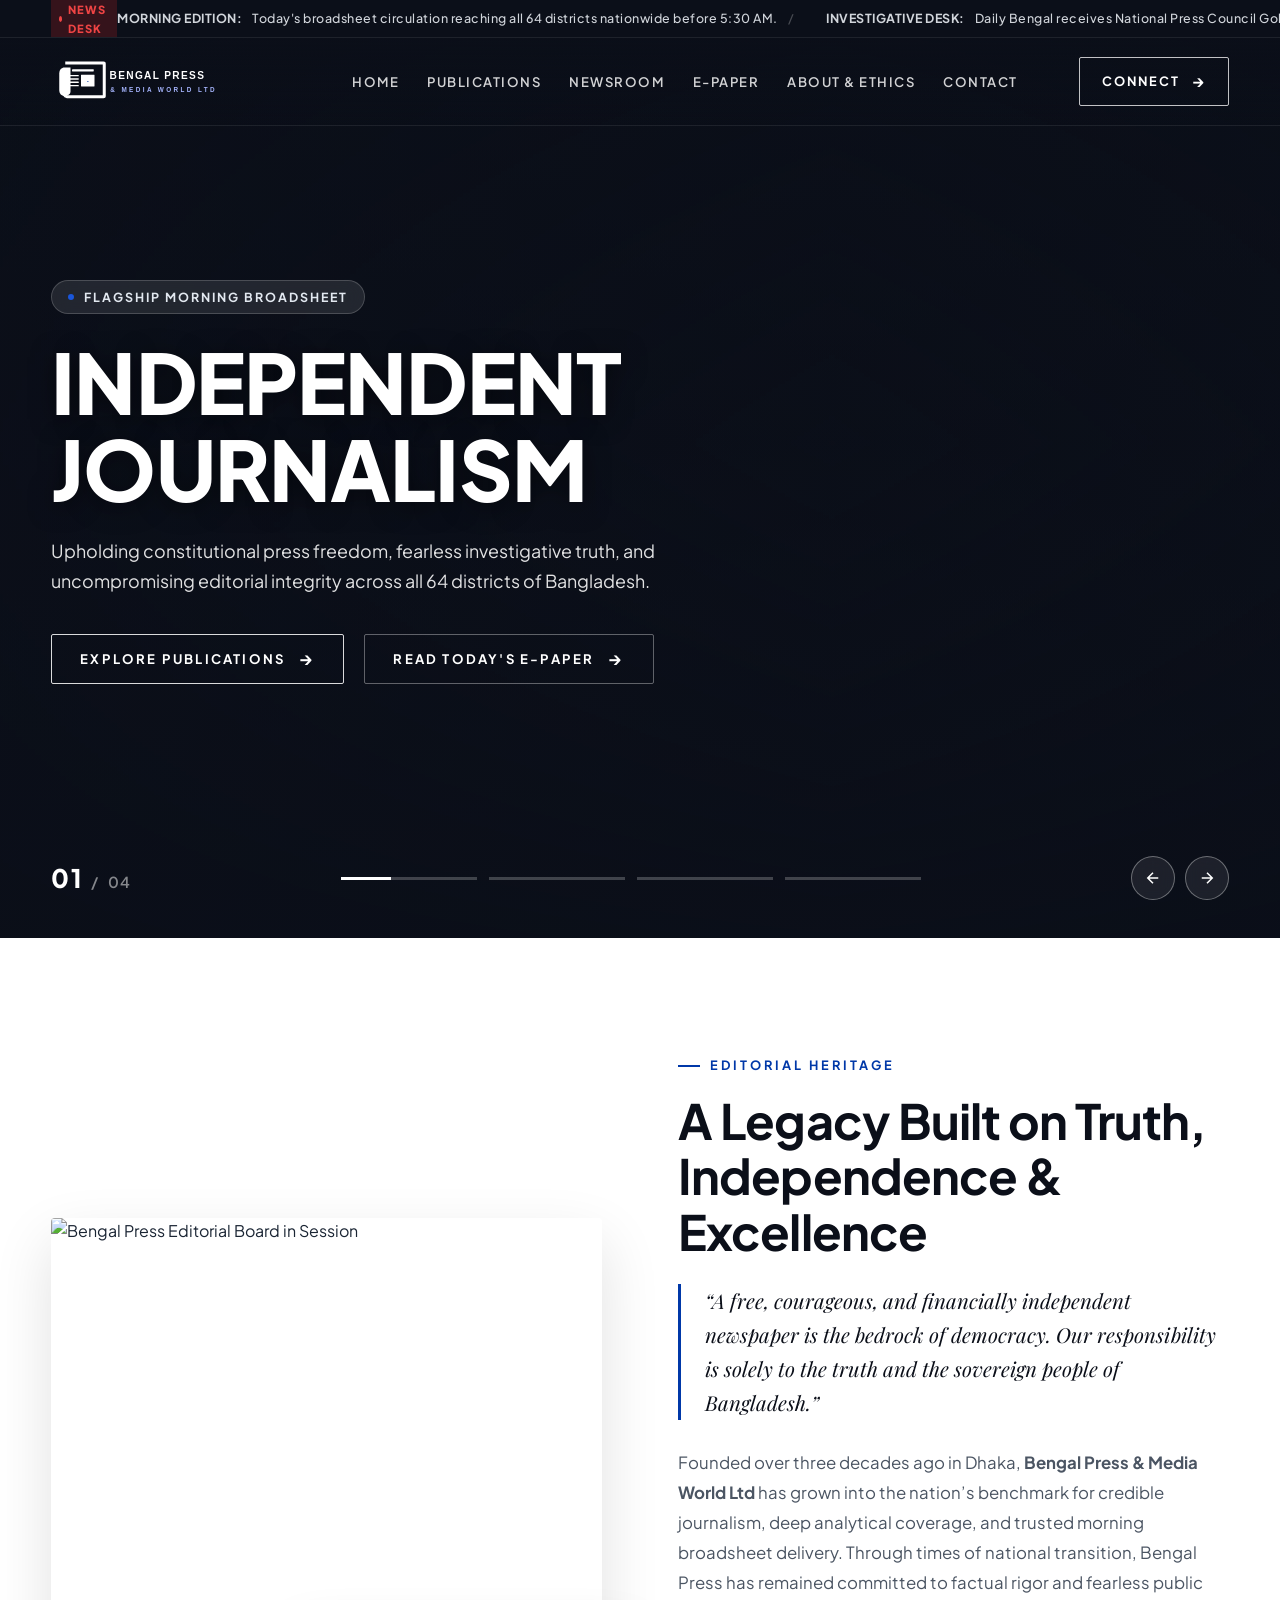
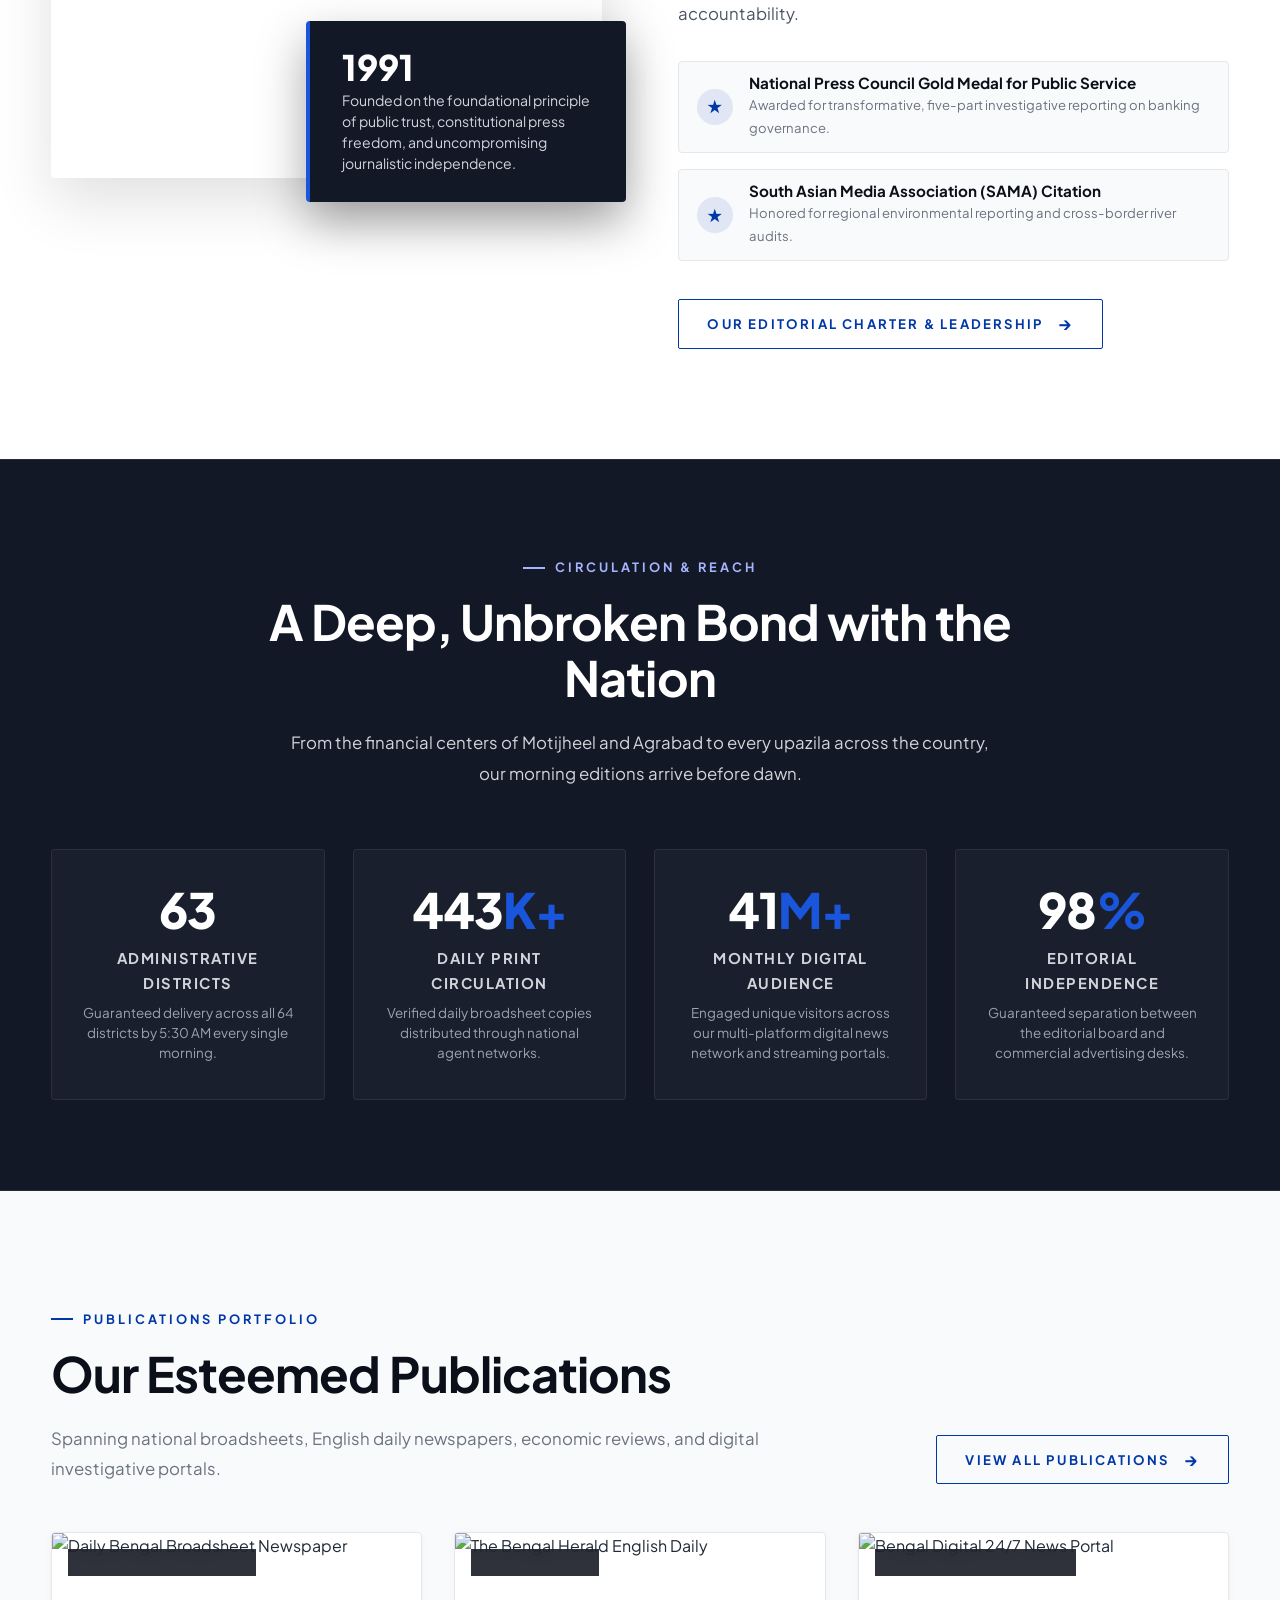
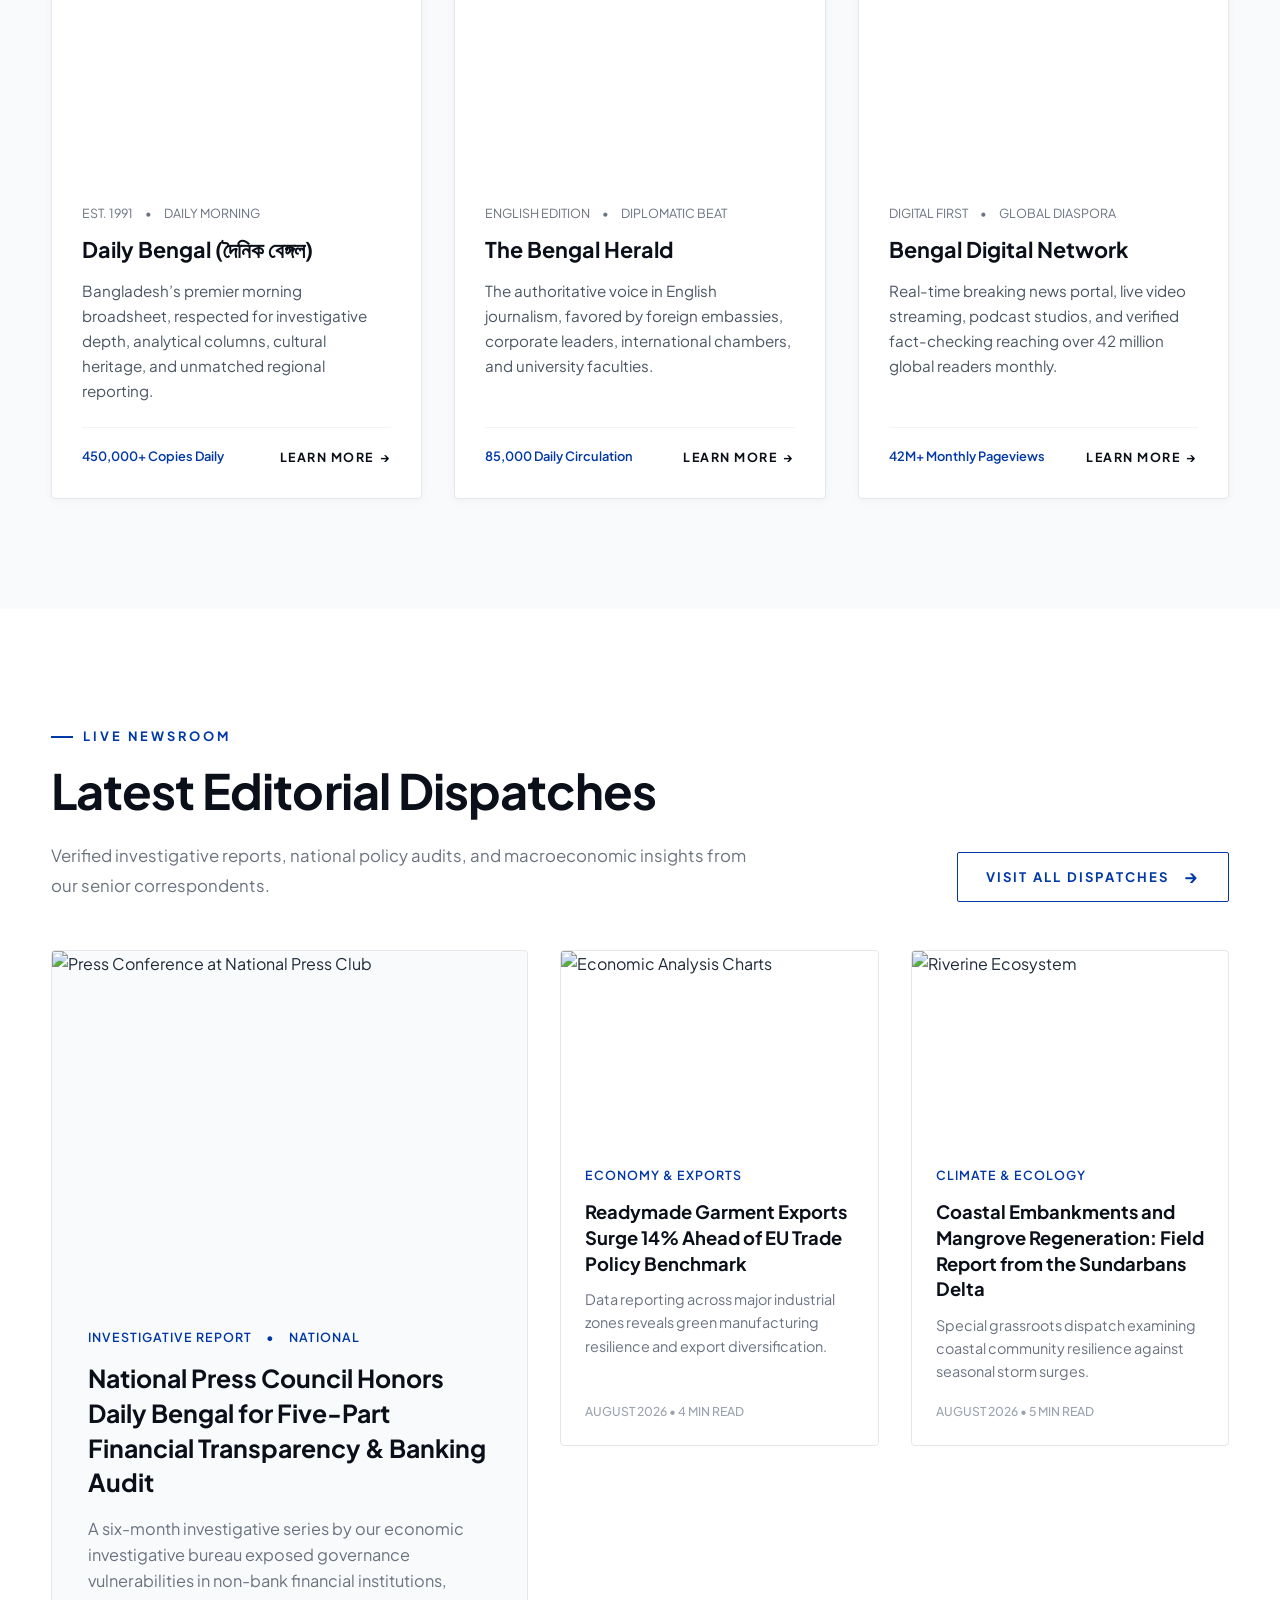
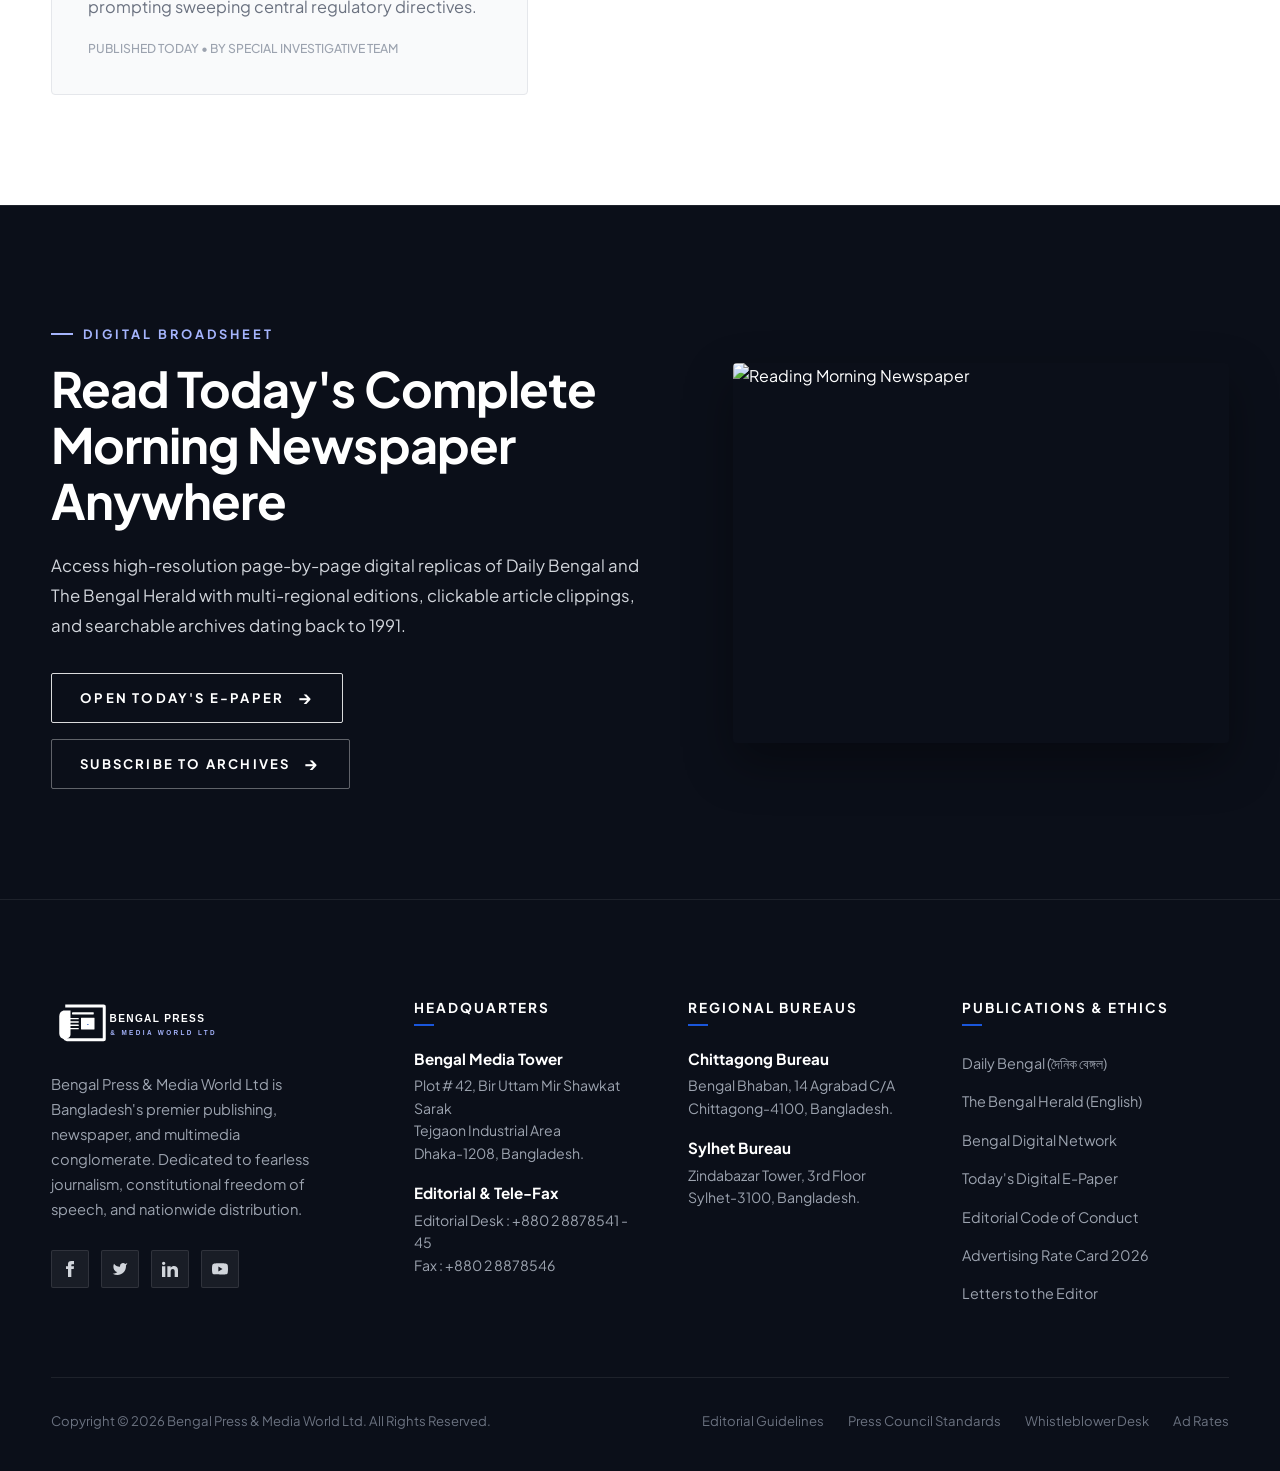
==== commit 6b06f4ae: "Refactor into clean multi-page publication and newspaper portal; remove extraneous industrial info" ====
--- a/index.html
+++ b/index.html
@@ -4,8 +4,8 @@
   <meta charset="UTF-8">
   <meta name="viewport" content="width=device-width, initial-scale=1.0">
   <title>Bengal Press & Media World Ltd — Tradition in Journalistic Excellence</title>
-  <meta name="description" content="Bengal Press & Media World Ltd is one of Bangladesh's premier publishing, newspaper, and multimedia conglomerates. Upholding uncompromising truth, fearless journalism, and advanced industrial web printing.">
-  <meta name="keywords" content="Bengal Press, Media World, Bangladesh Newspaper, Daily Bengal, The Bengal Herald, Printing Press, Web Offset, Journalism, Media Conglomerate">
+  <meta name="description" content="Bengal Press & Media World Ltd is one of Bangladesh's premier publishing, newspaper, and multimedia houses. Upholding uncompromising truth, fearless journalism, and nationwide broadsheet circulation.">
+  <meta name="keywords" content="Bengal Press, Media World, Bangladesh Newspaper, Daily Bengal, The Bengal Herald, Newsroom, Broadsheet, Investigative Journalism, E-Paper">
 
   <!-- Favicon -->
   <link rel="icon" type="image/svg+xml" href="assets/favicon.svg">
@@ -23,32 +23,32 @@
   <div class="top-ticker">
     <div class="container ticker-inner">
       <div class="ticker-live-badge">
-        <span class="ticker-live-dot"></span> Live Wire
+        <span class="ticker-live-dot"></span> News Desk
       </div>
       <div class="ticker-headline-marquee">
         <div class="ticker-item">
-          <strong>DHAKA BUREAU:</strong> Morning national broadsheet editions successfully dispatched to all 64 districts.
+          <strong>MORNING EDITION:</strong> Today's broadsheet circulation reaching all 64 districts nationwide before 5:30 AM.
           <span class="divider">/</span>
         </div>
         <div class="ticker-item">
-          <strong>PRINTING EXPANSION:</strong> Gazipur Mega Industrial Plant inaugurates 4th high-speed Goss Web Offset unit.
+          <strong>INVESTIGATIVE DESK:</strong> Daily Bengal receives National Press Council Gold Citation for Public Service.
           <span class="divider">/</span>
         </div>
         <div class="ticker-item">
-          <strong>AUDIENCE METRIC:</strong> Bengal Digital Network surpasses 42,000,000 monthly unique readers across 138 nations.
+          <strong>DIGITAL REACH:</strong> Bengal Digital network connects 42M+ monthly readers across Bangladesh and global diaspora.
           <span class="divider">/</span>
         </div>
         <div class="ticker-item">
-          <strong>SUSTAINABILITY:</strong> 100% transition completed to non-toxic organic soy inks and FSC-certified newsprint.
+          <strong>E-PAPER:</strong> Today's digital broadsheet replica editions now live for Dhaka, Chittagong, and Sylhet.
           <span class="divider">/</span>
         </div>
-        <!-- Duplicate for continuous scroll loop -->
+        <!-- Loop duplicate -->
         <div class="ticker-item">
-          <strong>DHAKA BUREAU:</strong> Morning national broadsheet editions successfully dispatched to all 64 districts.
+          <strong>MORNING EDITION:</strong> Today's broadsheet circulation reaching all 64 districts nationwide before 5:30 AM.
           <span class="divider">/</span>
         </div>
         <div class="ticker-item">
-          <strong>PRINTING EXPANSION:</strong> Gazipur Mega Industrial Plant inaugurates 4th high-speed Goss Web Offset unit.
+          <strong>INVESTIGATIVE DESK:</strong> Daily Bengal receives National Press Council Gold Citation for Public Service.
           <span class="divider">/</span>
         </div>
       </div>
@@ -59,25 +59,23 @@
   <header class="site-header">
     <div class="container header-container">
       <!-- Logo Left -->
-      <a href="#home" class="brand-logo-link" aria-label="Bengal Press & Media World Home">
+      <a href="index.html" class="brand-logo-link" aria-label="Bengal Press & Media World Home">
         <img src="assets/horizontal-logo-white.svg" alt="Bengal Press & Media World Ltd" class="brand-logo-svg">
       </a>
 
-      <!-- Center Navigation Links -->
+      <!-- Center Navigation Links (Multi-Page Architecture) -->
       <nav class="nav-desktop" aria-label="Main Navigation">
-        <a href="#home" class="nav-link-item active">HOME</a>
-        <a href="#about" class="nav-link-item">ABOUT</a>
-        <a href="#legacy" class="nav-link-item">LEGACY</a>
-        <a href="#divisions" class="nav-link-item">PUBLICATIONS</a>
-        <a href="#infrastructure" class="nav-link-item">PRINT & TECH</a>
-        <a href="#newsroom" class="nav-link-item">NEWSROOM</a>
-        <a href="#responsibility" class="nav-link-item">RESPONSIBILITY</a>
-        <a href="#careers" class="nav-link-item">CAREER</a>
+        <a href="index.html" class="nav-link-item active">HOME</a>
+        <a href="publications.html" class="nav-link-item">PUBLICATIONS</a>
+        <a href="newsroom.html" class="nav-link-item">NEWSROOM</a>
+        <a href="epaper.html" class="nav-link-item">E-PAPER</a>
+        <a href="about.html" class="nav-link-item">ABOUT & ETHICS</a>
+        <a href="contact.html" class="nav-link-item">CONTACT</a>
       </nav>
 
       <!-- Right Header Actions: Transcom CONNECT Button -->
       <div class="header-actions">
-        <a href="#connect" class="btn-header-connect trigger-connect" role="button">
+        <a href="contact.html" class="btn-header-connect" role="button">
           CONNECT <span class="arrow">&rarr;</span>
         </a>
         <button class="mobile-toggle" aria-label="Toggle mobile menu" id="mobileMenuBtn">
@@ -93,20 +91,18 @@
   <div class="mobile-drawer-backdrop" id="mobileDrawerBackdrop"></div>
   <aside class="mobile-drawer" id="mobileDrawer" aria-label="Mobile Navigation">
     <div class="mobile-nav-list">
-      <a href="#home" class="mobile-nav-link active">HOME</a>
-      <a href="#about" class="mobile-nav-link">ABOUT US</a>
-      <a href="#legacy" class="mobile-nav-link">OUR LEGACY & ETHICS</a>
-      <a href="#divisions" class="mobile-nav-link">PUBLICATIONS & DIVISIONS</a>
-      <a href="#infrastructure" class="mobile-nav-link">PRINTING INFRASTRUCTURE</a>
-      <a href="#newsroom" class="mobile-nav-link">NEWSROOM & PRESS</a>
-      <a href="#responsibility" class="mobile-nav-link">RESPONSIBILITY & CSR</a>
-      <a href="#careers" class="mobile-nav-link">CAREERS</a>
+      <a href="index.html" class="mobile-nav-link active">HOME</a>
+      <a href="publications.html" class="mobile-nav-link">OUR PUBLICATIONS</a>
+      <a href="newsroom.html" class="mobile-nav-link">LATEST NEWSROOM</a>
+      <a href="epaper.html" class="mobile-nav-link">DIGITAL E-PAPER</a>
+      <a href="about.html" class="mobile-nav-link">ABOUT & ETHICAL CHARTER</a>
+      <a href="contact.html" class="mobile-nav-link">CONTACT THE DESK</a>
     </div>
     <div class="mobile-drawer-footer">
       <p>Bengal Media Tower, Plot 42, Tejgaon I/A, Dhaka-1208, Bangladesh</p>
-      <button class="btn-transcom btn-transcom-white trigger-connect" style="width: 100%; justify-content: center;">
+      <a href="contact.html" class="btn-transcom btn-transcom-white" style="width: 100%; justify-content: center;">
         CONNECT WITH US <span class="btn-arrow">&rarr;</span>
-      </button>
+      </a>
     </div>
   </aside>
 
@@ -124,18 +120,18 @@
           <div class="container hero-slide-content">
             <div class="hero-content-box">
               <div class="hero-pill-badge">
-                <span class="badge-dot"></span> Flagship Broadsheet & Print Excellence
+                <span class="badge-dot"></span> Flagship Morning Broadsheet
               </div>
               <h1 class="hero-headline">INDEPENDENT<br>JOURNALISM</h1>
               <p class="hero-description">
                 Upholding constitutional press freedom, fearless investigative truth, and uncompromising editorial integrity across all 64 districts of Bangladesh.
               </p>
               <div class="hero-cta-group">
-                <a href="#divisions" class="btn-transcom btn-transcom-white">
-                  EXPLORE OUR PUBLICATIONS <span class="btn-arrow">&rarr;</span>
-                </a>
-                <a href="#legacy" class="btn-transcom btn-transcom-white" style="border-color: rgba(255,255,255,0.35);">
-                  OUR EDITORIAL HERITAGE <span class="btn-arrow">&rarr;</span>
+                <a href="publications.html" class="btn-transcom btn-transcom-white">
+                  EXPLORE PUBLICATIONS <span class="btn-arrow">&rarr;</span>
+                </a>
+                <a href="epaper.html" class="btn-transcom btn-transcom-white" style="border-color: rgba(255,255,255,0.35);">
+                  READ TODAY'S E-PAPER <span class="btn-arrow">&rarr;</span>
                 </a>
               </div>
             </div>
@@ -149,43 +145,43 @@
           <div class="container hero-slide-content">
             <div class="hero-content-box">
               <div class="hero-pill-badge">
-                <span class="badge-dot"></span> 24/7 Real-Time Multimedia Convergence
+                <span class="badge-dot"></span> 24/7 Multimedia News Network
               </div>
               <h1 class="hero-headline">DIGITAL<br>NEWSROOM</h1>
               <p class="hero-description">
-                Connecting over 42 million readers worldwide through cutting-edge digital broadcasting, investigative video reporting, and verified instant dispatches.
+                Connecting over 42 million readers worldwide through real-time investigative reporting, fact-checking, and interactive multimedia journalism.
               </p>
               <div class="hero-cta-group">
-                <a href="#divisions" class="btn-transcom btn-transcom-white">
-                  VISIT DIGITAL NETWORK <span class="btn-arrow">&rarr;</span>
-                </a>
-                <a href="#newsroom" class="btn-transcom btn-transcom-white" style="border-color: rgba(255,255,255,0.35);">
-                  LATEST DISPATCHES <span class="btn-arrow">&rarr;</span>
-                </a>
-              </div>
-            </div>
-          </div>
-        </div>
-
-        <!-- SLIDE 3: High-Speed Web Press -->
+                <a href="newsroom.html" class="btn-transcom btn-transcom-white">
+                  VISIT LIVE NEWSROOM <span class="btn-arrow">&rarr;</span>
+                </a>
+                <a href="publications.html#digital" class="btn-transcom btn-transcom-white" style="border-color: rgba(255,255,255,0.35);">
+                  DIGITAL PORTAL OVERVIEW <span class="btn-arrow">&rarr;</span>
+                </a>
+              </div>
+            </div>
+          </div>
+        </div>
+
+        <!-- SLIDE 3: English Daily -->
         <div class="hero-slide" data-slide="2">
-          <div class="hero-slide-bg" style="background-image: url('https://images.unsplash.com/photo-1563986768609-322da13575f3?q=80&w=1920&auto=format&fit=crop');"></div>
+          <div class="hero-slide-bg" style="background-image: url('https://images.unsplash.com/photo-1588681664899-f142ff2dc9b1?q=80&w=1920&auto=format&fit=crop');"></div>
           <div class="hero-slide-overlay"></div>
           <div class="container hero-slide-content">
             <div class="hero-content-box">
               <div class="hero-pill-badge">
-                <span class="badge-dot"></span> Industrial Printing Powerhouse
-              </div>
-              <h1 class="hero-headline">HIGH-SPEED<br>WEB PRESS</h1>
+                <span class="badge-dot"></span> English Broadsheet & Diplomacy
+              </div>
+              <h1 class="hero-headline">THE BENGAL<br>HERALD</h1>
               <p class="hero-description">
-                South Asia’s premier automated coldset web offset printing facility in Gazipur, delivering 180,000 high-resolution impressions per hour with certified eco-inks.
+                The nation’s authoritative voice in English journalism, favored by international diplomats, corporate leaders, policymakers, and global trade chambers.
               </p>
               <div class="hero-cta-group">
-                <a href="#infrastructure" class="btn-transcom btn-transcom-white">
-                  VIEW PLANT SPECIFICATIONS <span class="btn-arrow">&rarr;</span>
-                </a>
-                <a href="#connect" class="btn-transcom btn-transcom-white trigger-connect" style="border-color: rgba(255,255,255,0.35);">
-                  COMMERCIAL PRINT INQUIRY <span class="btn-arrow">&rarr;</span>
+                <a href="publications.html#herald" class="btn-transcom btn-transcom-white">
+                  HERALD PROFILE & SPECS <span class="btn-arrow">&rarr;</span>
+                </a>
+                <a href="newsroom.html" class="btn-transcom btn-transcom-white" style="border-color: rgba(255,255,255,0.35);">
+                  DIPLOMATIC DISPATCHES <span class="btn-arrow">&rarr;</span>
                 </a>
               </div>
             </div>
@@ -199,18 +195,18 @@
           <div class="container hero-slide-content">
             <div class="hero-content-box">
               <div class="hero-pill-badge">
-                <span class="badge-dot"></span> Constitutional Watchdog & Transparency
+                <span class="badge-dot"></span> Constitutional Watchdog & Public Trust
               </div>
               <h1 class="hero-headline">INVESTIGATIVE<br>INTEGRITY</h1>
               <p class="hero-description">
-                Unrelenting public accountability, environmental reporting, and investigative journalism recognized nationwide and across regional media councils.
+                Fearless reporting holding power accountable, investigating economic governance, and safeguarding the public interest since 1991.
               </p>
               <div class="hero-cta-group">
-                <a href="#responsibility" class="btn-transcom btn-transcom-white">
+                <a href="about.html" class="btn-transcom btn-transcom-white">
                   OUR EDITORIAL CHARTER <span class="btn-arrow">&rarr;</span>
                 </a>
-                <a href="#legacy" class="btn-transcom btn-transcom-white" style="border-color: rgba(255,255,255,0.35);">
-                  ACCOLADES & CITATIONS <span class="btn-arrow">&rarr;</span>
+                <a href="newsroom.html?filter=investigative" class="btn-transcom btn-transcom-white" style="border-color: rgba(255,255,255,0.35);">
+                  INVESTIGATIVE DOSSIERS <span class="btn-arrow">&rarr;</span>
                 </a>
               </div>
             </div>
@@ -222,14 +218,12 @@
       <!-- Transcom Minimalist Bottom Controls -->
       <div class="hero-controls">
         <div class="container hero-controls-inner">
-          <!-- Slide Counter -->
           <div class="hero-counter">
             <span class="current-num">01</span>
             <span>/</span>
             <span>04</span>
           </div>
 
-          <!-- Transcom Segmented Progress Bar Indicators -->
           <div class="hero-indicators">
             <div class="hero-indicator-bar" data-target-slide="0" title="Slide 1">
               <div class="hero-indicator-fill"></div>
@@ -245,7 +239,6 @@
             </div>
           </div>
 
-          <!-- Directional Navigation Arrows -->
           <div class="hero-nav-arrows">
             <button class="hero-arrow-btn prev" aria-label="Previous Slide">
               <svg width="18" height="18" viewBox="0 0 24 24" fill="none" stroke="currentColor" stroke-width="2"><path d="M19 12H5M12 19l-7-7 7-7"/></svg>
@@ -266,7 +259,6 @@
       <div class="container">
         <div class="legacy-grid">
           
-          <!-- Left Column: Editorial Photo with Prestige Card -->
           <div class="legacy-image-wrapper fade-in-up">
             <img src="https://images.unsplash.com/photo-1542744173-8e7e53415bb0?q=80&w=1200&auto=format&fit=crop" alt="Bengal Press Editorial Board in Session" class="legacy-image-main">
             <div class="legacy-badge-card">
@@ -275,7 +267,6 @@
             </div>
           </div>
 
-          <!-- Right Column: Legacy Text & Accolades -->
           <div class="legacy-content-wrap fade-in-up">
             <div class="legacy-content-header">
               <div class="section-tag">EDITORIAL HERITAGE</div>
@@ -283,40 +274,32 @@
             </div>
             
             <blockquote class="legacy-quote">
-              “A free and courageous press is the bedrock of democracy. Our responsibility is not to the powerful, but to the truth and the people of Bangladesh.”
+              “A free, courageous, and financially independent newspaper is the bedrock of democracy. Our responsibility is solely to the truth and the sovereign people of Bangladesh.”
             </blockquote>
 
             <p class="legacy-text">
-              Originating as an independent broadsheet publishing house in Dhaka, <strong>Bengal Press & Media World Ltd</strong> has grown into Bangladesh's foremost integrated news, publishing, and media conglomerate. Through political transitions, technological disruptions, and rapid national development, Bengal Press has remained the steadfast benchmark of credible journalism and ethical business conduct.
+              Founded over three decades ago in Dhaka, <strong>Bengal Press & Media World Ltd</strong> has grown into the nation’s benchmark for credible journalism, deep analytical coverage, and trusted morning broadsheet delivery. Through times of national transition, Bengal Press has remained committed to factual rigor and fearless public accountability.
             </p>
 
-            <!-- Accolades and Honors List (Transcom Style) -->
             <div class="legacy-awards-list">
               <div class="award-item">
                 <div class="award-icon">&#9733;</div>
                 <div class="award-details">
                   <h4>National Press Council Gold Medal for Public Service</h4>
-                  <p>Recognized for five consecutive terms for transformative investigative reporting.</p>
+                  <p>Awarded for transformative, five-part investigative reporting on banking governance.</p>
                 </div>
               </div>
               <div class="award-item">
                 <div class="award-icon">&#9733;</div>
                 <div class="award-details">
                   <h4>South Asian Media Association (SAMA) Citation</h4>
-                  <p>Honored for regional cross-border environmental and economic reportage.</p>
+                  <p>Honored for regional environmental reporting and cross-border river audits.</p>
                 </div>
               </div>
-              <div class="award-item">
-                <div class="award-icon">&#9733;</div>
-                <div class="award-details">
-                  <h4>Excellence in Sustainable Industrial Publishing Award</h4>
-                  <p>Awarded for eco-friendly non-toxic coldset printing innovation at Gazipur Mega Press.</p>
-                </div>
-              </div>
-            </div>
-
-            <a href="#about" class="btn-transcom">
-              KNOW MORE ABOUT OUR BOARD <span class="btn-arrow">&rarr;</span>
+            </div>
+
+            <a href="about.html" class="btn-transcom">
+              OUR EDITORIAL CHARTER & LEADERSHIP <span class="btn-arrow">&rarr;</span>
             </a>
           </div>
 
@@ -328,51 +311,47 @@
     <!-- ====================================================================
          SECTION 2: IMPACT & CIRCULATION METRICS (Transcom Presence Style)
          ==================================================================== -->
-    <section class="section-metrics" id="about">
+    <section class="section-metrics" id="metrics">
       <div class="container">
         <div class="metrics-header fade-in-up">
           <div class="section-tag light">CIRCULATION & REACH</div>
           <h2 class="section-title light">A Deep, Unbroken Bond with the Nation</h2>
           <p class="section-lead light" style="margin: 0 auto;">
-            From the bustling financial districts of Dhaka and Chittagong to the most remote union parishads across Bangladesh, Bengal Press reaches readers every morning before dawn.
+            From the financial centers of Motijheel and Agrabad to every upazila across the country, our morning editions arrive before dawn.
           </p>
         </div>
 
         <div class="metrics-grid">
-          <!-- Stat 1 -->
           <div class="metric-card fade-in-up">
             <div class="metric-number">
               <span class="counter-val" data-target="64">0</span>
             </div>
             <div class="metric-label">Administrative Districts</div>
-            <div class="metric-sub">Guaranteed dawn broadsheet delivery across all 64 districts by 5:30 AM every single morning.</div>
-          </div>
-
-          <!-- Stat 2 -->
+            <div class="metric-sub">Guaranteed delivery across all 64 districts by 5:30 AM every single morning.</div>
+          </div>
+
           <div class="metric-card fade-in-up">
             <div class="metric-number">
               <span class="counter-val" data-target="450">0</span><span class="suffix">K+</span>
             </div>
-            <div class="metric-label">Daily Print Run</div>
-            <div class="metric-sub">Verified daily broadsheet print run across flagship national and English daily broadsheets.</div>
-          </div>
-
-          <!-- Stat 3 -->
+            <div class="metric-label">Daily Print Circulation</div>
+            <div class="metric-sub">Verified daily broadsheet copies distributed through national agent networks.</div>
+          </div>
+
           <div class="metric-card fade-in-up">
             <div class="metric-number">
               <span class="counter-val" data-target="42">0</span><span class="suffix">M+</span>
             </div>
             <div class="metric-label">Monthly Digital Audience</div>
-            <div class="metric-sub">Engaged unique visitors across our multi-platform digital news network and global streaming apps.</div>
-          </div>
-
-          <!-- Stat 4 -->
+            <div class="metric-sub">Engaged unique visitors across our multi-platform digital news network and streaming portals.</div>
+          </div>
+
           <div class="metric-card fade-in-up">
             <div class="metric-number">
-              <span class="counter-val" data-target="180">0</span><span class="suffix">K</span>
-            </div>
-            <div class="metric-label">Copies / Hour Web Press</div>
-            <div class="metric-sub">Combined automated web offset press printing velocity at our Gazipur industrial media park.</div>
+              <span class="counter-val" data-target="100">0</span><span class="suffix">%</span>
+            </div>
+            <div class="metric-label">Editorial Independence</div>
+            <div class="metric-sub">Guaranteed separation between the editorial board and commercial advertising desks.</div>
           </div>
         </div>
       </div>
@@ -380,80 +359,73 @@
 
 
     <!-- ====================================================================
-         SECTION 3: PUBLICATIONS & MEDIA DIVISIONS (Transcom Businesses Style)
+         SECTION 3: CORE PUBLICATIONS PORTFOLIO (Transcom Style)
          ==================================================================== -->
-    <section class="section section-divisions" id="divisions">
+    <section class="section section-divisions" id="publications">
       <div class="container">
         <div class="divisions-header-wrap fade-in-up">
           <div>
-            <div class="section-tag">MEDIA PORTFOLIO</div>
-            <h2 class="section-title">Our Publications & Divisions</h2>
+            <div class="section-tag">PUBLICATIONS PORTFOLIO</div>
+            <h2 class="section-title">Our Esteemed Publications</h2>
             <p class="section-lead">
-              A diversified media ecosystem spanning flagship national broadsheets, real-time digital portals, economic journals, and South Asia's largest commercial web offset press.
+              Spanning national broadsheets, English daily newspapers, economic reviews, and digital investigative portals.
             </p>
           </div>
-
-          <!-- Interactive Category Filter Tabs -->
-          <div class="divisions-tabs">
-            <button class="tab-btn active" data-filter="all">All Divisions</button>
-            <button class="tab-btn" data-filter="dailies">National Dailies</button>
-            <button class="tab-btn" data-filter="digital">Digital Portals</button>
-            <button class="tab-btn" data-filter="press">Industrial Press</button>
-            <button class="tab-btn" data-filter="periodicals">Periodicals</button>
-          </div>
-        </div>
-
-        <!-- Divisions Grid -->
+          <a href="publications.html" class="btn-transcom">
+            VIEW ALL PUBLICATIONS <span class="btn-arrow">&rarr;</span>
+          </a>
+        </div>
+
         <div class="divisions-grid">
 
           <!-- Card 1: Daily Bengal -->
-          <div class="division-card fade-in-up" data-category="dailies">
+          <div class="division-card fade-in-up">
             <div class="division-image-wrap">
               <img src="https://images.unsplash.com/photo-1585829365295-ab7cd400c167?q=80&w=800&auto=format&fit=crop" alt="Daily Bengal Broadsheet Newspaper">
               <div class="division-tag-pill">FLAGSHIP BROADSHEET</div>
             </div>
             <div class="division-body">
               <div class="division-meta">
-                <span>EST. 1991</span> &bull; <span>NATIONAL CIRCULATION</span>
+                <span>EST. 1991</span> &bull; <span>DAILY MORNING</span>
               </div>
               <h3 class="division-title">Daily Bengal (দৈনিক বেঙ্গল)</h3>
               <p class="division-desc">
-                Bangladesh’s premier morning broadsheet, respected for investigative depth, analytical columns, cultural heritage, and unmatched regional reporting across 64 districts.
+                Bangladesh’s premier morning broadsheet, respected for investigative depth, analytical columns, cultural heritage, and unmatched regional reporting.
               </p>
               <div class="division-footer">
                 <span class="division-spec">450,000+ Copies Daily</span>
-                <a href="#" class="division-explore-btn" data-division="daily-bengal">
-                  SEE DETAILS <span>&rarr;</span>
+                <a href="publications.html#daily-bengal" class="division-explore-btn">
+                  LEARN MORE <span>&rarr;</span>
                 </a>
               </div>
             </div>
           </div>
 
           <!-- Card 2: The Bengal Herald -->
-          <div class="division-card fade-in-up" data-category="dailies">
+          <div class="division-card fade-in-up">
             <div class="division-image-wrap">
               <img src="https://images.unsplash.com/photo-1504711434969-e33886168f5c?q=80&w=800&auto=format&fit=crop" alt="The Bengal Herald English Daily">
               <div class="division-tag-pill">ENGLISH DAILY</div>
             </div>
             <div class="division-body">
               <div class="division-meta">
-                <span>ENGLISH EDITION</span> &bull; <span>DIPLOMATIC & TRADE</span>
+                <span>ENGLISH EDITION</span> &bull; <span>DIPLOMATIC BEAT</span>
               </div>
               <h3 class="division-title">The Bengal Herald</h3>
               <p class="division-desc">
-                The definitive English-language national daily, favored by foreign embassies, corporate leaders, international chambers, and academic policy institutions.
+                The authoritative voice in English journalism, favored by foreign embassies, corporate leaders, international chambers, and university faculties.
               </p>
               <div class="division-footer">
-                <span class="division-spec">85,000 Daily Broadsheet</span>
-                <a href="#" class="division-explore-btn" data-division="bengal-herald">
-                  SEE DETAILS <span>&rarr;</span>
-                </a>
-              </div>
-            </div>
-          </div>
-
-          <!-- Card 3: Bengal Digital -->
-          <div class="division-card fade-in-up" data-category="digital">
+                <span class="division-spec">85,000 Daily Circulation</span>
+                <a href="publications.html#bengal-herald" class="division-explore-btn">
+                  LEARN MORE <span>&rarr;</span>
+                </a>
+              </div>
+            </div>
+          </div>
+
+          <!-- Card 3: Bengal Digital Network -->
+          <div class="division-card fade-in-up">
             <div class="division-image-wrap">
               <img src="https://images.unsplash.com/photo-1598899134739-24c46f58b8c0?q=80&w=800&auto=format&fit=crop" alt="Bengal Digital 24/7 News Portal">
               <div class="division-tag-pill">24/7 MULTIMEDIA PORTAL</div>
@@ -464,81 +436,12 @@
               </div>
               <h3 class="division-title">Bengal Digital Network</h3>
               <p class="division-desc">
-                High-speed breaking news ecosystem, live video streaming, podcast studios, and verified fact-checking reaching over 42 million global readers each month.
+                Real-time breaking news portal, live video streaming, podcast studios, and verified fact-checking reaching over 42 million global readers monthly.
               </p>
               <div class="division-footer">
                 <span class="division-spec">42M+ Monthly Pageviews</span>
-                <a href="#" class="division-explore-btn" data-division="bengal-digital">
-                  SEE DETAILS <span>&rarr;</span>
-                </a>
-              </div>
-            </div>
-          </div>
-
-          <!-- Card 4: Commercial Web Press -->
-          <div class="division-card fade-in-up" data-category="press">
-            <div class="division-image-wrap">
-              <img src="https://images.unsplash.com/photo-1562654501-a0ccc0fc3fb1?q=80&w=800&auto=format&fit=crop" alt="Bengal Commercial Web Offset Press">
-              <div class="division-tag-pill">INDUSTRIAL PRINT PLANT</div>
-            </div>
-            <div class="division-body">
-              <div class="division-meta">
-                <span>GAZIPUR MEGA PRESS</span> &bull; <span>HIGH VELOCITY</span>
-              </div>
-              <h3 class="division-title">Bengal Commercial Web Offset</h3>
-              <p class="division-desc">
-                Heavy-duty Goss Urbanite and Heidelberg presslines capable of printing 180,000 full-color newspapers, periodicals, textbooks, and corporate supplements per hour.
-              </p>
-              <div class="division-footer">
-                <span class="division-spec">180,000 Impressions/Hr</span>
-                <a href="#" class="division-explore-btn" data-division="commercial-press">
-                  SEE DETAILS <span>&rarr;</span>
-                </a>
-              </div>
-            </div>
-          </div>
-
-          <!-- Card 5: Bengal Business Review -->
-          <div class="division-card fade-in-up" data-category="periodicals">
-            <div class="division-image-wrap">
-              <img src="https://images.unsplash.com/photo-1590283603385-17ffb3a7f29f?q=80&w=800&auto=format&fit=crop" alt="Bengal Business Review Magazine">
-              <div class="division-tag-pill">WEEKLY FINANCIAL</div>
-            </div>
-            <div class="division-body">
-              <div class="division-meta">
-                <span>MACROECONOMICS</span> &bull; <span>CAPITAL MARKETS</span>
-              </div>
-              <h3 class="division-title">Bengal Business Review</h3>
-              <p class="division-desc">
-                The nation's most authoritative corporate journal, analyzing manufacturing export trends, banking governance, macroeconomic policy, and venture capital.
-              </p>
-              <div class="division-footer">
-                <span class="division-spec">Weekly Print & Executive Web</span>
-                <a href="#" class="division-explore-btn" data-division="bengal-business-review">
-                  SEE DETAILS <span>&rarr;</span>
-                </a>
-              </div>
-            </div>
-          </div>
-
-          <!-- Card 6: Protiddhoni Media Labs -->
-          <div class="division-card fade-in-up" data-category="digital">
-            <div class="division-image-wrap">
-              <img src="https://images.unsplash.com/photo-1526470608268-f674ce90ebd4?q=80&w=800&auto=format&fit=crop" alt="Protiddhoni Media Labs Documentary & Audio">
-              <div class="division-tag-pill">DOCUMENTARY & AUDIO</div>
-            </div>
-            <div class="division-body">
-              <div class="division-meta">
-                <span>VISUAL JOURNALISM</span> &bull; <span>PODCASTS</span>
-              </div>
-              <h3 class="division-title">Protiddhoni Media Labs</h3>
-              <p class="division-desc">
-                Award-winning documentary studio producing investigative long-form films, audio investigative chronicles, and human-interest docuseries for national and global syndication.
-              </p>
-              <div class="division-footer">
-                <span class="division-spec">4K HDR & Dolby Audio</span>
-                <a href="#" class="division-explore-btn" data-division="protiddhoni-media-labs">
-                  SEE DETAILS <span>&rarr;</span>
+                <a href="publications.html#bengal-digital" class="division-explore-btn">
+                  LEARN MORE <span>&rarr;</span>
                 </a>
               </div>
             </div>
@@ -550,95 +453,20 @@
 
 
     <!-- ====================================================================
-         SECTION 4: INDUSTRIAL PRINTING & SUSTAINABLE INFRASTRUCTURE
-         ==================================================================== -->
-    <section class="section section-infrastructure" id="infrastructure">
-      <div class="container">
-        <div class="infra-grid">
-          
-          <!-- Left Column: Technological Capabilities -->
-          <div class="infra-content-wrap fade-in-up">
-            <div class="section-tag light">STATE-OF-THE-ART MANUFACTURING</div>
-            <h2 class="section-title light">Industrial Printing Capabilities Built for Scale</h2>
-            <p class="section-lead light">
-              At our 120,000 square foot Gazipur Mega Industrial Media Park, advanced German and American web offset engineering meets rigorous sustainability standards.
-            </p>
-
-            <div class="infra-features">
-              <div class="infra-feature-item">
-                <div class="infra-feature-icon">&#9881;</div>
-                <h4 class="infra-feature-title">Goss Urbanite Web Units</h4>
-                <p class="infra-feature-desc">Coldset web press configured for simultaneous multi-section broadsheet folding with precision color registration.</p>
-              </div>
-
-              <div class="infra-feature-item">
-                <div class="infra-feature-icon">&#127793;</div>
-                <h4 class="infra-feature-title">100% Eco Soy Inks</h4>
-                <p class="infra-feature-desc">Complete elimination of mineral-oil petroleum inks in favor of food-grade organic vegetable soy inks.</p>
-              </div>
-
-              <div class="infra-feature-item">
-                <div class="infra-feature-icon">&#128220;</div>
-                <h4 class="infra-feature-title">FSC Certified Newsprint</h4>
-                <p class="infra-feature-desc">All newsprint rolls sustainably harvested and verified with Forest Stewardship Council chain of custody.</p>
-              </div>
-
-              <div class="infra-feature-item">
-                <div class="infra-feature-icon">&#128666;</div>
-                <h4 class="infra-feature-title">Dawn Logistics Fleet</h4>
-                <p class="infra-feature-desc">Automated robotic bundlers and dedicated inter-district transport ensuring delivery across 64 districts by 5:30 AM.</p>
-              </div>
-            </div>
-
-            <div style="margin-top: 36px;">
-              <a href="#connect" class="btn-transcom btn-transcom-white trigger-connect">
-                REQUEST COMMERCIAL PRINT SPECIFICATIONS <span class="btn-arrow">&rarr;</span>
-              </a>
-            </div>
-          </div>
-
-          <!-- Right Column: Real Industrial Imagery & Live Plant Stats -->
-          <div class="infra-media-wrap fade-in-up">
-            <img src="https://images.unsplash.com/photo-1563986768609-322da13575f3?q=80&w=1200&auto=format&fit=crop" alt="Industrial Web Offset Printing Facility" class="infra-main-img">
-            
-            <div class="infra-spec-overlay">
-              <div class="infra-spec-stat">
-                <h5>180,000</h5>
-                <p>Copies / Hour</p>
-              </div>
-              <div style="width: 1px; height: 36px; background: rgba(255,255,255,0.2);"></div>
-              <div class="infra-spec-stat">
-                <h5>120,000</h5>
-                <p>Sq Ft Media Park</p>
-              </div>
-              <div style="width: 1px; height: 36px; background: rgba(255,255,255,0.2);"></div>
-              <div class="infra-spec-stat">
-                <h5>Zero Waste</h5>
-                <p>Closed Loop Water</p>
-              </div>
-            </div>
-          </div>
-
-        </div>
-      </div>
-    </section>
-
-
-    <!-- ====================================================================
-         SECTION 5: NEWSROOM & PRESS HIGHLIGHTS (Transcom News Style)
+         SECTION 4: LATEST NEWSROOM DISPATCHES (Transcom News Style)
          ==================================================================== -->
     <section class="section section-news" id="newsroom">
       <div class="container">
         <div class="news-header-wrap fade-in-up">
           <div>
-            <div class="section-tag">PRESS & NEWSROOM</div>
-            <h2 class="section-title">Latest Dispatches & Milestones</h2>
+            <div class="section-tag">LIVE NEWSROOM</div>
+            <h2 class="section-title">Latest Editorial Dispatches</h2>
             <p class="section-lead">
-              Stay informed with verified reports, corporate expansions, investigative breakthroughs, and industry developments.
+              Verified investigative reports, national policy audits, and macroeconomic insights from our senior correspondents.
             </p>
           </div>
-          <a href="#connect" class="btn-transcom trigger-connect">
-            SUBMIT PRESS RELEASE <span class="btn-arrow">&rarr;</span>
+          <a href="newsroom.html" class="btn-transcom">
+            VISIT ALL DISPATCHES <span class="btn-arrow">&rarr;</span>
           </a>
         </div>
 
@@ -646,86 +474,52 @@
 
           <!-- Featured Major News Item -->
           <div class="news-card-featured fade-in-up">
-            <img src="https://images.unsplash.com/photo-1588681664899-f142ff2dc9b1?q=80&w=1000&auto=format&fit=crop" alt="Gazipur Industrial Printing Plant Expansion" class="news-featured-img">
+            <img src="https://images.unsplash.com/photo-1505373877841-8d25f7d46678?q=80&w=1000&auto=format&fit=crop" alt="Press Conference at National Press Club" class="news-featured-img">
             <div class="news-featured-content">
               <div class="news-meta-row">
-                <span>CORPORATE EXPANSION</span> &bull; <span>GAZIPUR PLANT</span>
-              </div>
-              <h3 class="news-title" style="font-size: 1.6rem; margin-bottom: 16px;">
-                Bengal Press Inaugurates Automated Goss Web Pressline, Elevating Production to 180,000 Broadsheets Hourly
+                <span>INVESTIGATIVE REPORT</span> &bull; <span>NATIONAL</span>
+              </div>
+              <h3 class="news-title" style="font-size: 1.55rem; margin-bottom: 16px;">
+                National Press Council Honors Daily Bengal for Five-Part Financial Transparency & Banking Audit
               </h3>
               <p class="news-excerpt" style="font-size: 1.02rem;">
-                The commissioning of the new automated coldset press expands national broadsheet publishing throughput by 35%, ensuring seamless early dawn distribution to remote regional bureaus while cutting paper energy consumption by 22%.
-              </p>
-              <div class="news-date">PUBLISHED: AUGUST 2026 &bull; 4 MIN READ</div>
+                A six-month investigative series by our economic investigative bureau exposed governance vulnerabilities in non-bank financial institutions, prompting sweeping central regulatory directives.
+              </p>
+              <div class="news-date">PUBLISHED TODAY &bull; BY SPECIAL INVESTIGATIVE TEAM</div>
             </div>
           </div>
 
           <!-- Secondary Item 1 -->
           <div class="news-card-standard fade-in-up">
-            <img src="https://images.unsplash.com/photo-1505373877841-8d25f7d46678?q=80&w=800&auto=format&fit=crop" alt="Press Conference at National Press Club" class="news-standard-img">
+            <img src="https://images.unsplash.com/photo-1590283603385-17ffb3a7f29f?q=80&w=800&auto=format&fit=crop" alt="Economic Analysis Charts" class="news-standard-img">
             <div class="news-standard-content">
               <div class="news-meta-row">
-                <span>INVESTIGATIVE HONORS</span>
+                <span>ECONOMY & EXPORTS</span>
               </div>
               <h4 class="news-title">
-                Investigative Series on Coastal River Encroachment Receives National Media Council Accolade
+                Readymade Garment Exports Surge 14% Ahead of EU Trade Policy Benchmark
               </h4>
               <p class="news-excerpt">
-                A six-month investigative audit by Daily Bengal’s environmental desk prompted judicial directives on river basin conservation.
-              </p>
-              <div class="news-date">JULY 2026 &bull; 3 MIN READ</div>
+                Data reporting across major industrial zones reveals green manufacturing resilience and export diversification.
+              </p>
+              <div class="news-date">AUGUST 2026 &bull; 4 MIN READ</div>
             </div>
           </div>
 
           <!-- Secondary Item 2 -->
           <div class="news-card-standard fade-in-up">
-            <img src="https://images.unsplash.com/photo-1511578314322-379afb476865?q=80&w=800&auto=format&fit=crop" alt="International Media Summit" class="news-standard-img">
+            <img src="https://images.unsplash.com/photo-1530587191325-3db32d826c18?q=80&w=800&auto=format&fit=crop" alt="Riverine Ecosystem" class="news-standard-img">
             <div class="news-standard-content">
               <div class="news-meta-row">
-                <span>GLOBAL SYNDICATION</span>
+                <span>CLIMATE & ECOLOGY</span>
               </div>
               <h4 class="news-title">
-                The Bengal Herald Finalizes Bilateral Content Syndication with Leading European News Agencies
+                Coastal Embankments and Mangrove Regeneration: Field Report from the Sundarbans Delta
               </h4>
               <p class="news-excerpt">
-                New bilateral agreements provide global distribution for Bangladesh economic and geopolitical reporting across 28 European capitals.
-              </p>
-              <div class="news-date">JUNE 2026 &bull; 3 MIN READ</div>
-            </div>
-          </div>
-
-          <!-- Secondary Item 3 -->
-          <div class="news-card-standard fade-in-up">
-            <img src="https://images.unsplash.com/photo-1524178232363-1fb2b075b655?q=80&w=800&auto=format&fit=crop" alt="Young Journalists Training Workshop" class="news-standard-img">
-            <div class="news-standard-content">
-              <div class="news-meta-row">
-                <span>JOURNALISM FELLOWSHIPS</span>
-              </div>
-              <h4 class="news-title">
-                Bengal Press Launches 2026 Rural Journalist Safety & Fact-Checking Fellowship
-              </h4>
-              <p class="news-excerpt">
-                Empowering 120 district correspondents with advanced digital security, satellite reporting kits, and legal defense resources.
-              </p>
-              <div class="news-date">MAY 2026 &bull; 2 MIN READ</div>
-            </div>
-          </div>
-
-          <!-- Secondary Item 4 -->
-          <div class="news-card-standard fade-in-up">
-            <img src="https://images.unsplash.com/photo-1530587191325-3db32d826c18?q=80&w=800&auto=format&fit=crop" alt="Sustainable Forestry and Paper" class="news-standard-img">
-            <div class="news-standard-content">
-              <div class="news-meta-row">
-                <span>CSR & ENVIRONMENT</span>
-              </div>
-              <h4 class="news-title">
-                Milestone Achieved: 100% Recycled Post-Consumer Waste Recovery in Broadsheet Production
-              </h4>
-              <p class="news-excerpt">
-                Bengal Press establishes closed-loop recovery partnerships with nationwide municipal recycling cooperatives.
-              </p>
-              <div class="news-date">APRIL 2026 &bull; 3 MIN READ</div>
+                Special grassroots dispatch examining coastal community resilience against seasonal storm surges.
+              </p>
+              <div class="news-date">AUGUST 2026 &bull; 5 MIN READ</div>
             </div>
           </div>
 
@@ -733,76 +527,29 @@
       </div>
     </section>
 
-
     <!-- ====================================================================
-         SECTION 6: EDITORIAL ETHICS & PUBLIC RESPONSIBILITY (CSR)
+         SECTION 5: E-PAPER PROMO (Newspaper Distinctive Element)
          ==================================================================== -->
-    <section class="section section-csr" id="responsibility">
+    <section class="section" style="background-color: var(--color-dark); color: var(--color-white); border-top: 1px solid rgba(255,255,255,0.08);" id="epaper-promo">
       <div class="container">
-        <div class="legacy-content-header fade-in-up" style="max-width: 820px;">
-          <div class="section-tag">PUBLIC RESPONSIBILITY</div>
-          <h2 class="section-title">Our Commitment to Society, Truth & Sustainability</h2>
-          <p class="section-lead">
-            In an era of unchecked misinformation, Bengal Press & Media World Ltd treats journalism not merely as an industry, but as an indispensable public trust that belongs to every citizen.
-          </p>
-        </div>
-
-        <div class="csr-grid" style="margin-top: 48px;">
-          <!-- Card 1 -->
-          <div class="csr-card fade-in-up">
-            <div class="csr-card-icon">&#128737;</div>
-            <h3>Journalist Defense & Safety Fund</h3>
-            <p>
-              Providing comprehensive legal defense, digital security protocols, and 24/7 rapid emergency medical coverage for all field correspondents and investigative reporters facing intimidation.
+        <div style="display: grid; grid-template-columns: 1.1fr 0.9fr; gap: clamp(40px, 6vw, 80px); align-items: center;">
+          <div class="fade-in-up">
+            <div class="section-tag light">DIGITAL BROADSHEET</div>
+            <h2 class="section-title light">Read Today's Complete Morning Newspaper Anywhere</h2>
+            <p class="section-lead light" style="margin-bottom: 32px;">
+              Access high-resolution page-by-page digital replicas of Daily Bengal and The Bengal Herald with multi-regional editions, clickable article clippings, and searchable archives dating back to 1991.
             </p>
-          </div>
-
-          <!-- Card 2 -->
-          <div class="csr-card fade-in-up">
-            <div class="csr-card-icon">&#127891;</div>
-            <h3>Rural Journalism Fellowships</h3>
-            <p>
-              Financially supporting young investigative reporters in remote agricultural, riverine, and indigenous communities through annual training fellowships and modern mobile broadcast kits.
-            </p>
-          </div>
-
-          <!-- Card 3 -->
-          <div class="csr-card fade-in-up">
-            <div class="csr-card-icon">&#9851;</div>
-            <h3>Circular Newsprint Ecosystem</h3>
-            <p>
-              Pioneering zero-effluent water treatment and non-toxic soy inks at our Gazipur industrial plant, recycling over 12,000 metric tons of paper waste annually into community reading materials.
-            </p>
-          </div>
-        </div>
-      </div>
-    </section>
-
-
-    <!-- ====================================================================
-         SECTION 7: CAREERS AT BENGAL PRESS & MEDIA WORLD (Transcom Style)
-         ==================================================================== -->
-    <section class="section-careers" id="careers">
-      <div class="container">
-        <div class="careers-content-wrap fade-in-up">
-          <div class="careers-text-box">
-            <div class="section-tag light">CAREERS & TALENT</div>
-            <h2>Shape Public Discourse. Tell Stories that Define the Era.</h2>
-            <p>
-              Join South Asia’s most respected investigative newsroom and premier web printing engineering teams. We are constantly searching for fearless reporters, data journalists, video editors, and press technicians.
-            </p>
-            <div class="careers-roles-preview">
-              <span class="career-role-pill">Senior Investigative Reporter</span>
-              <span class="career-role-pill">Digital Video Producer</span>
-              <span class="career-role-pill">Web Offset Press Engineer</span>
-              <span class="career-role-pill">Data & Infographics Editor</span>
-              <span class="career-role-pill">Sub-Editor (English Desk)</span>
-            </div>
-          </div>
-          <div>
-            <a href="#connect" class="btn-transcom btn-transcom-white trigger-connect">
-              EXPLORE OPEN ROLES <span class="btn-arrow">&rarr;</span>
-            </a>
+            <div style="display: flex; gap: 16px; flex-wrap: wrap;">
+              <a href="epaper.html" class="btn-transcom btn-transcom-white">
+                OPEN TODAY'S E-PAPER <span class="btn-arrow">&rarr;</span>
+              </a>
+              <a href="contact.html?type=subscription" class="btn-transcom btn-transcom-white" style="border-color: rgba(255,255,255,0.35);">
+                SUBSCRIBE TO ARCHIVES <span class="btn-arrow">&rarr;</span>
+              </a>
+            </div>
+          </div>
+          <div class="fade-in-up" style="position: relative;">
+            <img src="https://images.unsplash.com/photo-1546422904-90eab23c3d7e?q=80&w=1000&auto=format&fit=crop" alt="Reading Morning Newspaper" style="border-radius: 4px; box-shadow: var(--shadow-dark); width: 100%; height: 380px; object-fit: cover;">
           </div>
         </div>
       </div>
@@ -821,7 +568,7 @@
         <div class="footer-brand-col">
           <img src="assets/horizontal-logo-white.svg" alt="Bengal Press & Media World Ltd" class="footer-logo">
           <p class="footer-about-text">
-            Bengal Press & Media World Ltd is a premier diversified news, publishing, and industrial web printing conglomerate in Bangladesh. Upholding ethical journalism, constitutional freedom of speech, and technological innovation.
+            Bengal Press & Media World Ltd is Bangladesh's premier publishing, newspaper, and multimedia conglomerate. Dedicated to fearless journalism, constitutional freedom of speech, and nationwide distribution.
           </p>
           <div class="footer-social-links">
             <a href="#" class="footer-social-btn" aria-label="Facebook">
@@ -841,41 +588,41 @@
 
         <!-- Column 2: Corporate Headquarters -->
         <div>
-          <h4 class="footer-col-heading">CORPORATE OFFICE</h4>
+          <h4 class="footer-col-heading">HEADQUARTERS</h4>
           <div class="footer-contact-block">
             <h5>Bengal Media Tower</h5>
             <p>Plot # 42, Bir Uttam Mir Shawkat Sarak<br>Tejgaon Industrial Area<br>Dhaka-1208, Bangladesh.</p>
           </div>
           <div class="footer-contact-block">
-            <h5>Phone & Tele-Fax</h5>
-            <p>Phone : +880 2 8878541 - 45<br>Fax : +880 2 8878546</p>
-          </div>
-        </div>
-
-        <!-- Column 3: Industrial Press Plant -->
+            <h5>Editorial & Tele-Fax</h5>
+            <p>Editorial Desk : +880 2 8878541 - 45<br>Fax : +880 2 8878546</p>
+          </div>
+        </div>
+
+        <!-- Column 3: Regional Bureaus -->
         <div>
-          <h4 class="footer-col-heading">PRINTING FACILITIES</h4>
+          <h4 class="footer-col-heading">REGIONAL BUREAUS</h4>
           <div class="footer-contact-block">
-            <h5>Gazipur Mega Press Plant</h5>
-            <p>Bengal Media Industrial Park<br>Board Bazar, Gazipur-1704<br>Dhaka Division, Bangladesh.</p>
+            <h5>Chittagong Bureau</h5>
+            <p>Bengal Bhaban, 14 Agrabad C/A<br>Chittagong-4100, Bangladesh.</p>
           </div>
           <div class="footer-contact-block">
-            <h5>Chittagong Regional Bureau</h5>
-            <p>Bengal Bhaban, 14 Agrabad C/A<br>Chittagong-4100, Bangladesh.</p>
-          </div>
-        </div>
-
-        <!-- Column 4: Important Links & Governance -->
+            <h5>Sylhet Bureau</h5>
+            <p>Zindabazar Tower, 3rd Floor<br>Sylhet-3100, Bangladesh.</p>
+          </div>
+        </div>
+
+        <!-- Column 4: Quick Navigation -->
         <div>
-          <h4 class="footer-col-heading">IMPORTANT LINKS</h4>
+          <h4 class="footer-col-heading">PUBLICATIONS & ETHICS</h4>
           <ul class="footer-nav-list">
-            <li><a href="#about">The Founder & Editorial Charter</a></li>
-            <li><a href="#legacy">Board of Directors & Governance</a></li>
-            <li><a href="#divisions">Publications & Media Portfolio</a></li>
-            <li><a href="#infrastructure">Web Offset Commercial Printing</a></li>
-            <li><a href="#newsroom">Press Releases & Annual Reports</a></li>
-            <li><a href="#responsibility">Whistleblower & Ethics Policy</a></li>
-            <li><a href="#careers">Career Opportunities</a></li>
+            <li><a href="publications.html">Daily Bengal (দৈনিক বেঙ্গল)</a></li>
+            <li><a href="publications.html#herald">The Bengal Herald (English)</a></li>
+            <li><a href="publications.html#digital">Bengal Digital Network</a></li>
+            <li><a href="epaper.html">Today's Digital E-Paper</a></li>
+            <li><a href="about.html">Editorial Code of Conduct</a></li>
+            <li><a href="contact.html">Advertising Rate Card 2026</a></li>
+            <li><a href="contact.html">Letters to the Editor</a></li>
           </ul>
         </div>
 
@@ -887,99 +634,17 @@
           Copyright &copy; 2026 Bengal Press &amp; Media World Ltd. All Rights Reserved.
         </div>
         <div class="footer-bottom-links">
-          <a href="#">Privacy Policy</a>
-          <a href="#">Terms of Syndication</a>
-          <a href="#">Editorial Guidelines</a>
-          <a href="#">Advertiser Rate Card 2026</a>
+          <a href="about.html#ethics">Editorial Guidelines</a>
+          <a href="about.html">Press Council Standards</a>
+          <a href="contact.html">Whistleblower Desk</a>
+          <a href="contact.html">Ad Rates</a>
         </div>
       </div>
     </div>
   </footer>
-
-  <!-- ====================================================================
-       INTERACTIVE CONNECT DRAWER (Transcom 'CONNECT ->' Action)
-       ==================================================================== -->
-  <div class="connect-drawer-backdrop" id="drawerBackdrop"></div>
-  <div class="connect-drawer" id="connectDrawer" role="dialog" aria-modal="true" aria-labelledby="drawerTitle">
-    <div class="drawer-header">
-      <h3 id="drawerTitle">Connect with Bengal Press</h3>
-      <button class="drawer-close-btn" id="drawerCloseBtn" aria-label="Close Drawer">&times;</button>
-    </div>
-    <p class="drawer-desc">
-      Connect directly with our editorial leadership, corporate relations, advertisement desk, or industrial printing plant.
-    </p>
-
-    <!-- Inquiry Type Tabs -->
-    <div class="drawer-tabs">
-      <button class="drawer-tab-btn active" data-tab="general">General Media</button>
-      <button class="drawer-tab-btn" data-tab="editorial">Confidential Tip</button>
-      <button class="drawer-tab-btn" data-tab="advertising">Advertising</button>
-      <button class="drawer-tab-btn" data-tab="printing">Web Offset Press</button>
-    </div>
-
-    <!-- Interactive Form -->
-    <form id="drawerInquiryForm">
-      <div class="form-group">
-        <label for="drawerName" class="form-label">Full Name / Organization</label>
-        <input type="text" id="drawerName" class="form-control-transcom" placeholder="e.g. Farhana Ahmed / Dhaka Chamber" required>
-      </div>
-
-      <div class="form-group">
-        <label for="drawerEmail" class="form-label">Official Email Address</label>
-        <input type="email" id="drawerEmail" class="form-control-transcom" placeholder="name@domain.com" required>
-      </div>
-
-      <div class="form-group">
-        <label for="drawerPhone" class="form-label">Contact Telephone</label>
-        <input type="tel" id="drawerPhone" class="form-control-transcom" placeholder="+880 1700 000000">
-      </div>
-
-      <div class="form-group">
-        <label for="drawerSubject" class="form-label">Subject & Department</label>
-        <input type="text" id="drawerSubject" class="form-control-transcom" value="General Media & Corporate Inquiry" required>
-      </div>
-
-      <div class="form-group">
-        <label for="drawerNotes" class="form-label">Message / Specifications</label>
-        <textarea id="drawerNotes" class="form-control-transcom" placeholder="How can Bengal Press & Media World assist you?" required></textarea>
-      </div>
-
-      <button type="submit" class="btn-transcom btn-transcom-white" style="width: 100%; justify-content: center; margin-top: 10px;">
-        SUBMIT TO CORPORATE DESK <span class="btn-arrow">&rarr;</span>
-      </button>
-    </form>
-  </div>
-
-  <!-- ====================================================================
-       INTERACTIVE DIVISION DETAILS MODAL
-       ==================================================================== -->
-  <div class="division-modal" id="divisionModal" role="dialog" aria-modal="true" aria-hidden="true">
-    <div class="division-modal-dialog">
-      <div class="division-modal-header">
-        <img src="" alt="Division Preview" id="modalDivisionImg" class="division-modal-img">
-        <button class="division-modal-close" id="divisionModalClose" aria-label="Close dialog">&times;</button>
-      </div>
-      <div class="division-modal-body">
-        <div class="section-tag" id="modalDivisionBadge">DIVISION PROFILE</div>
-        <h3 id="modalDivisionTitle">Division Title</h3>
-        <p id="modalDivisionDesc">Detailed description of the publication or division will appear here.</p>
-        
-        <div class="division-modal-specs" id="modalDivisionSpecs">
-          <!-- Dynamic specs injected by js/connect-modal.js -->
-        </div>
-
-        <div style="margin-top: 24px; display: flex; gap: 16px;">
-          <a href="#connect" class="btn-transcom trigger-connect" onclick="document.getElementById('divisionModal').classList.remove('open');">
-            INQUIRE ABOUT THIS DIVISION <span class="btn-arrow">&rarr;</span>
-          </a>
-        </div>
-      </div>
-    </div>
-  </div>
 
   <!-- Scripts -->
   <script src="js/slider.js"></script>
   <script src="js/main.js"></script>
-  <script src="js/connect-modal.js"></script>
 </body>
 </html>
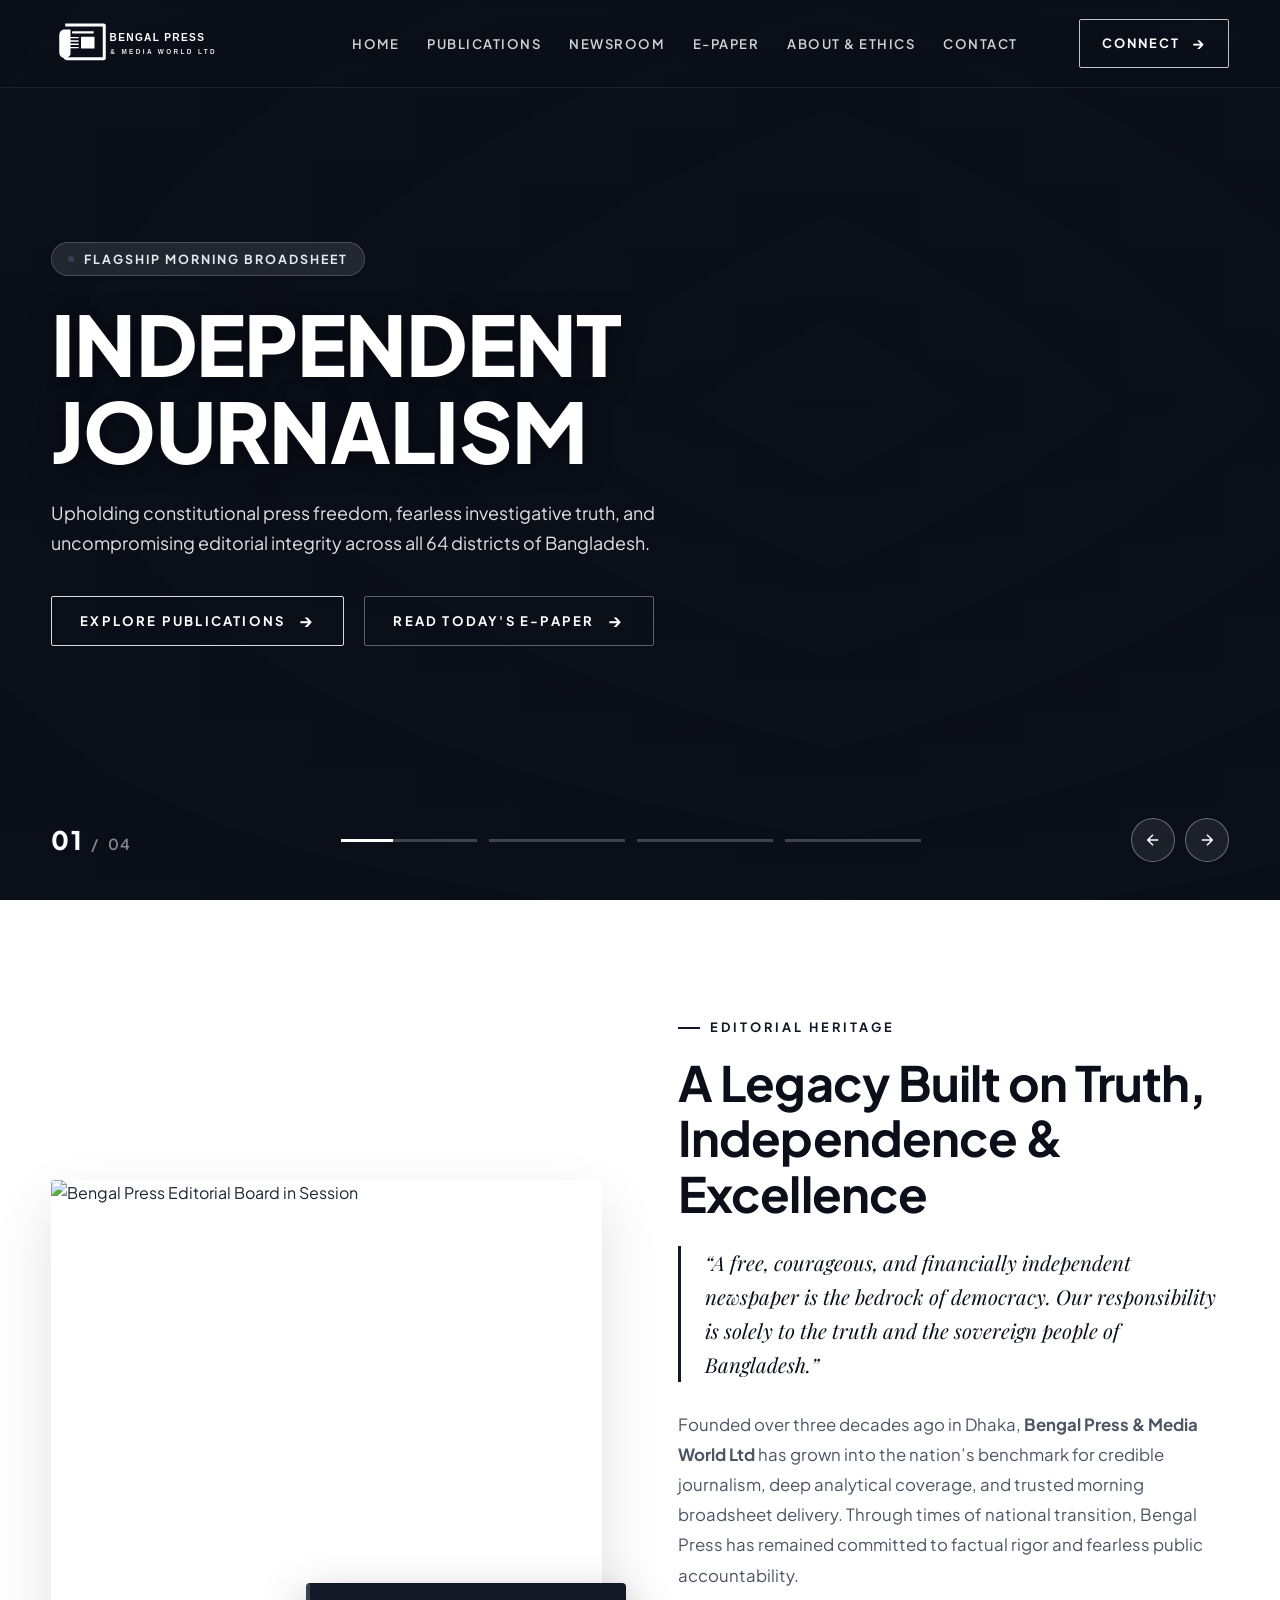
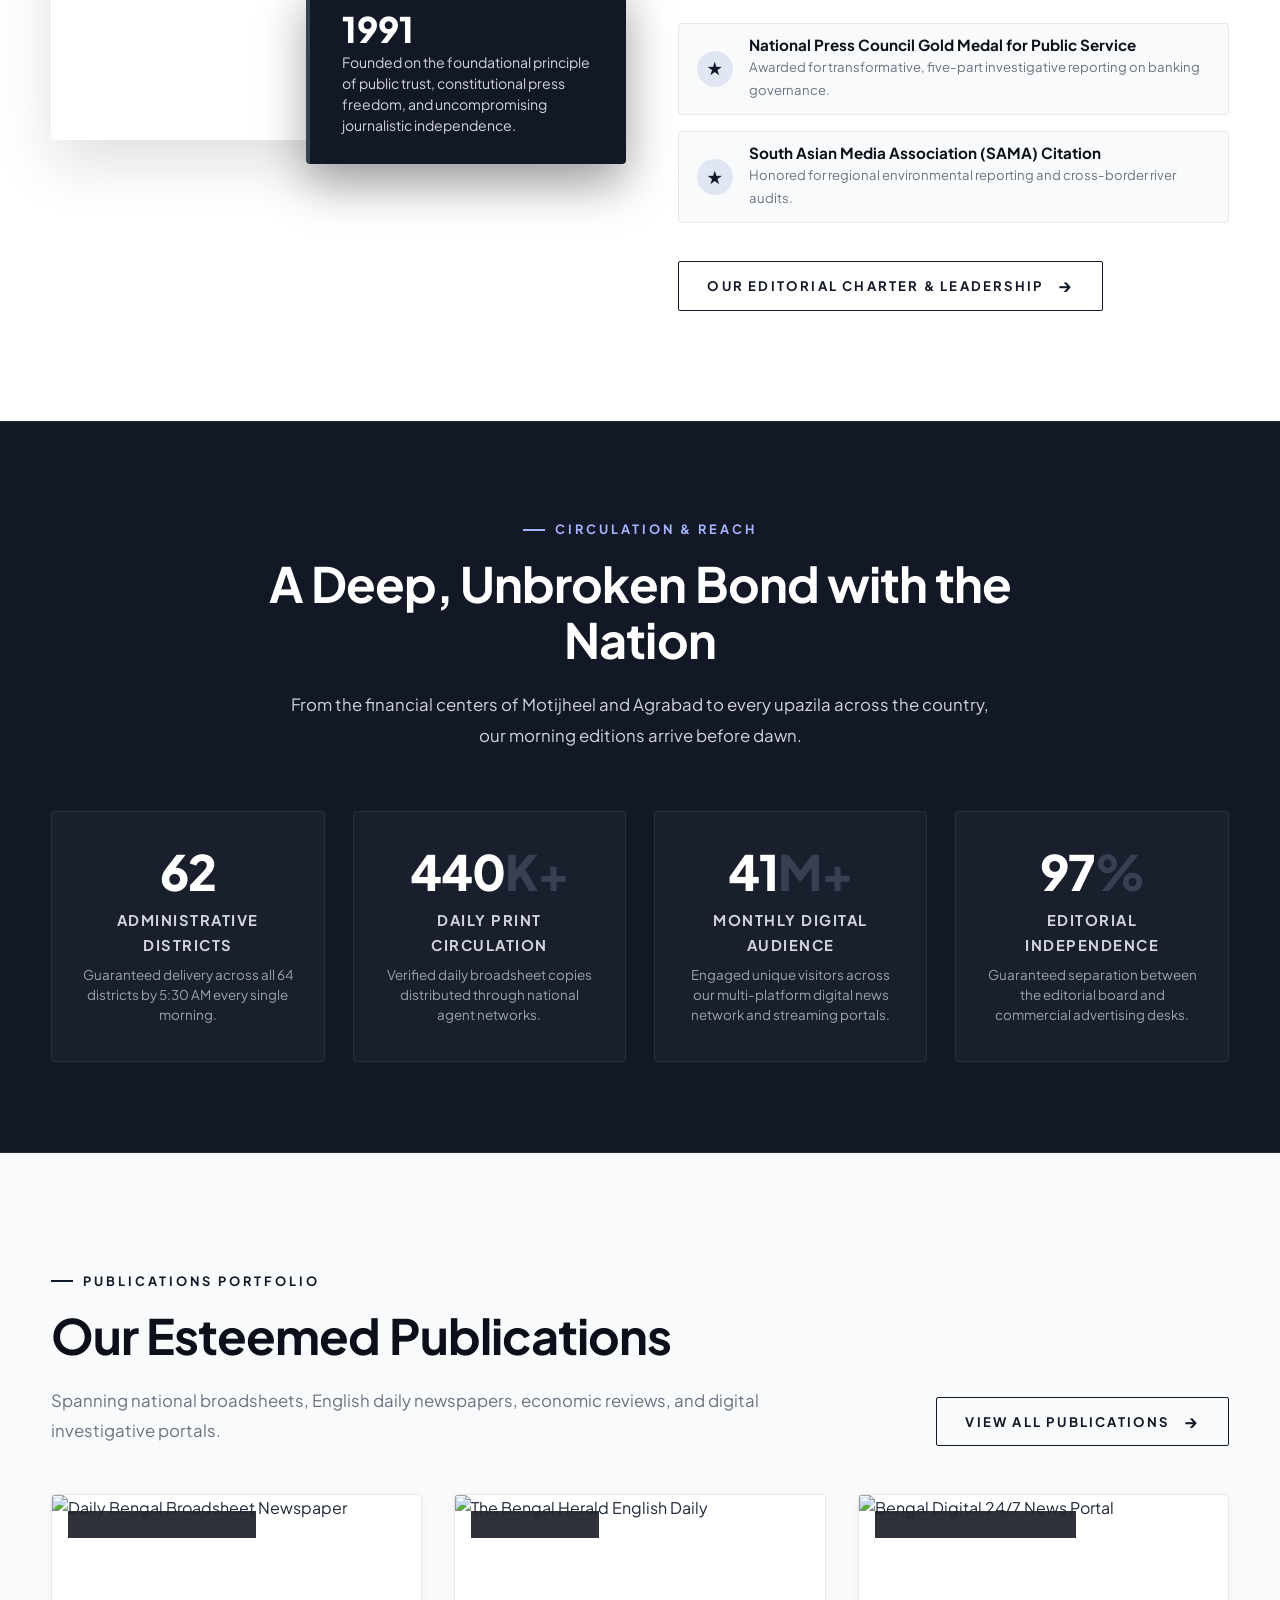
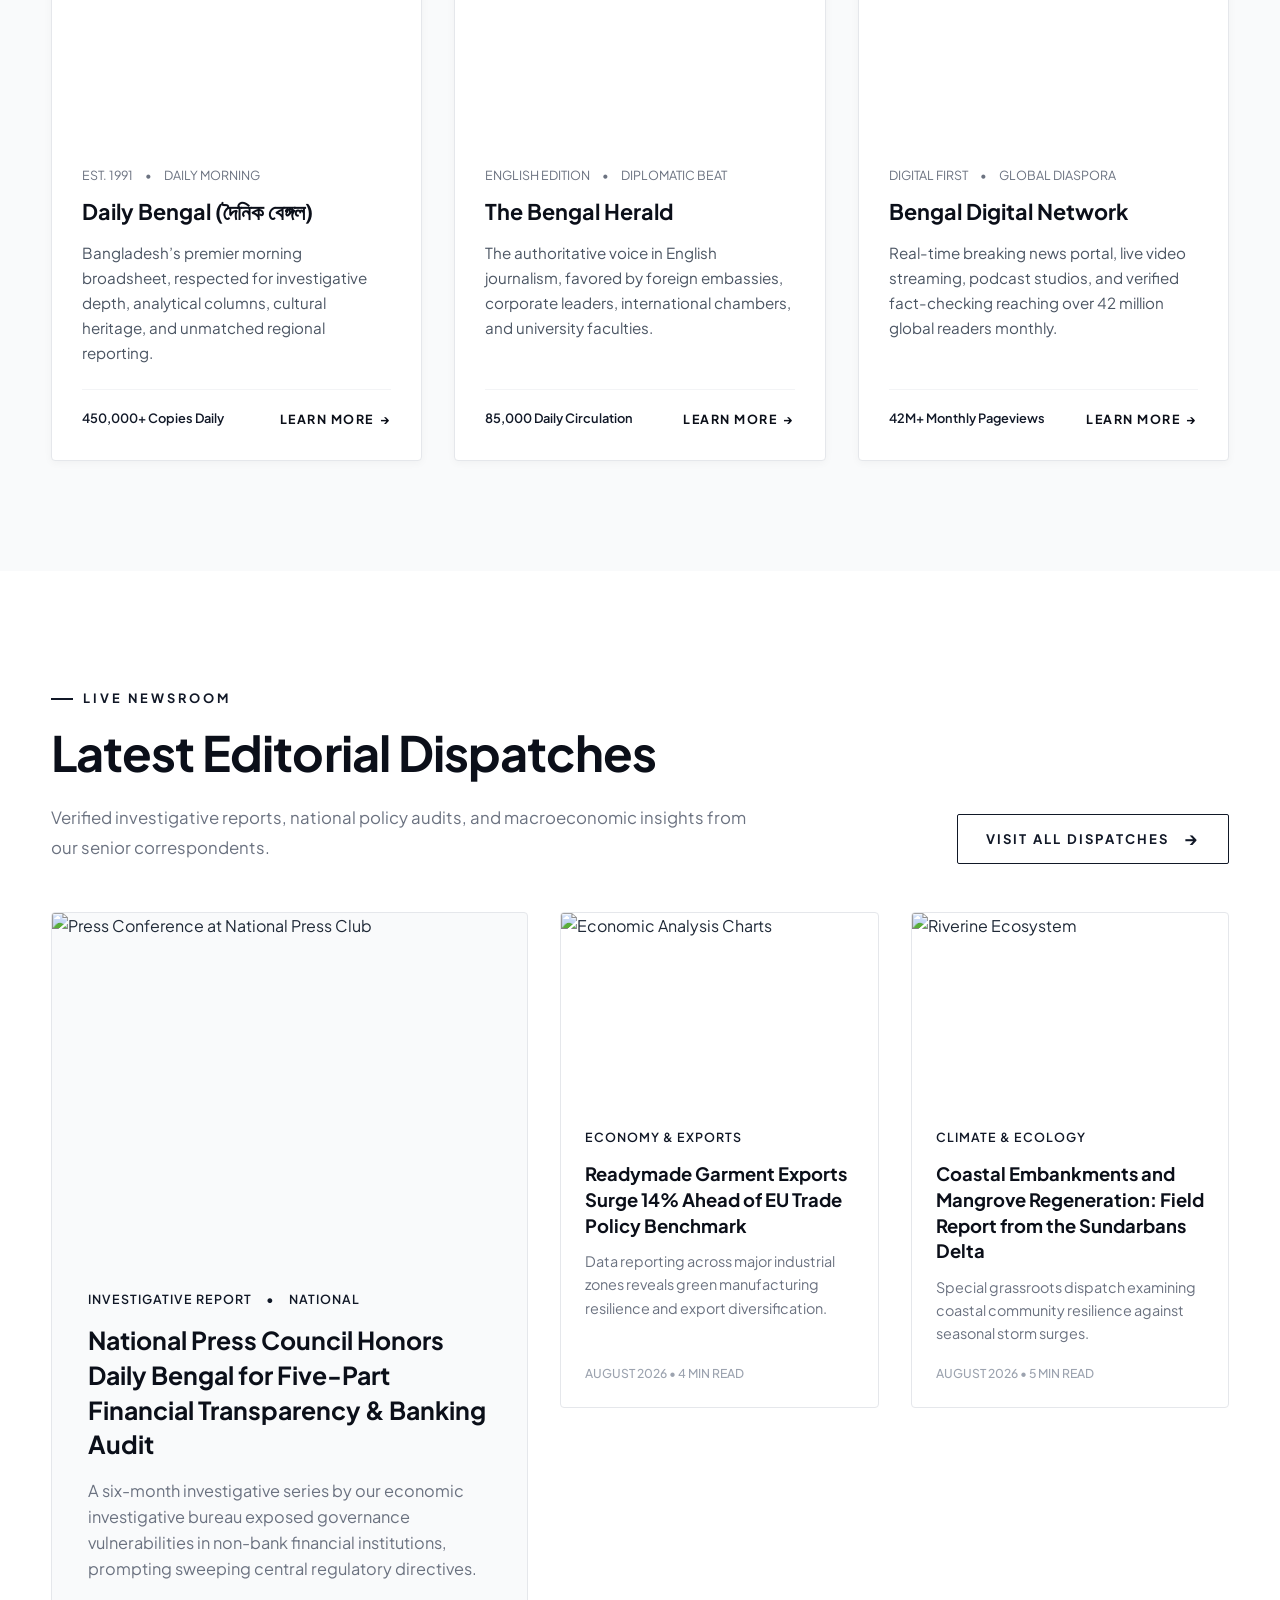
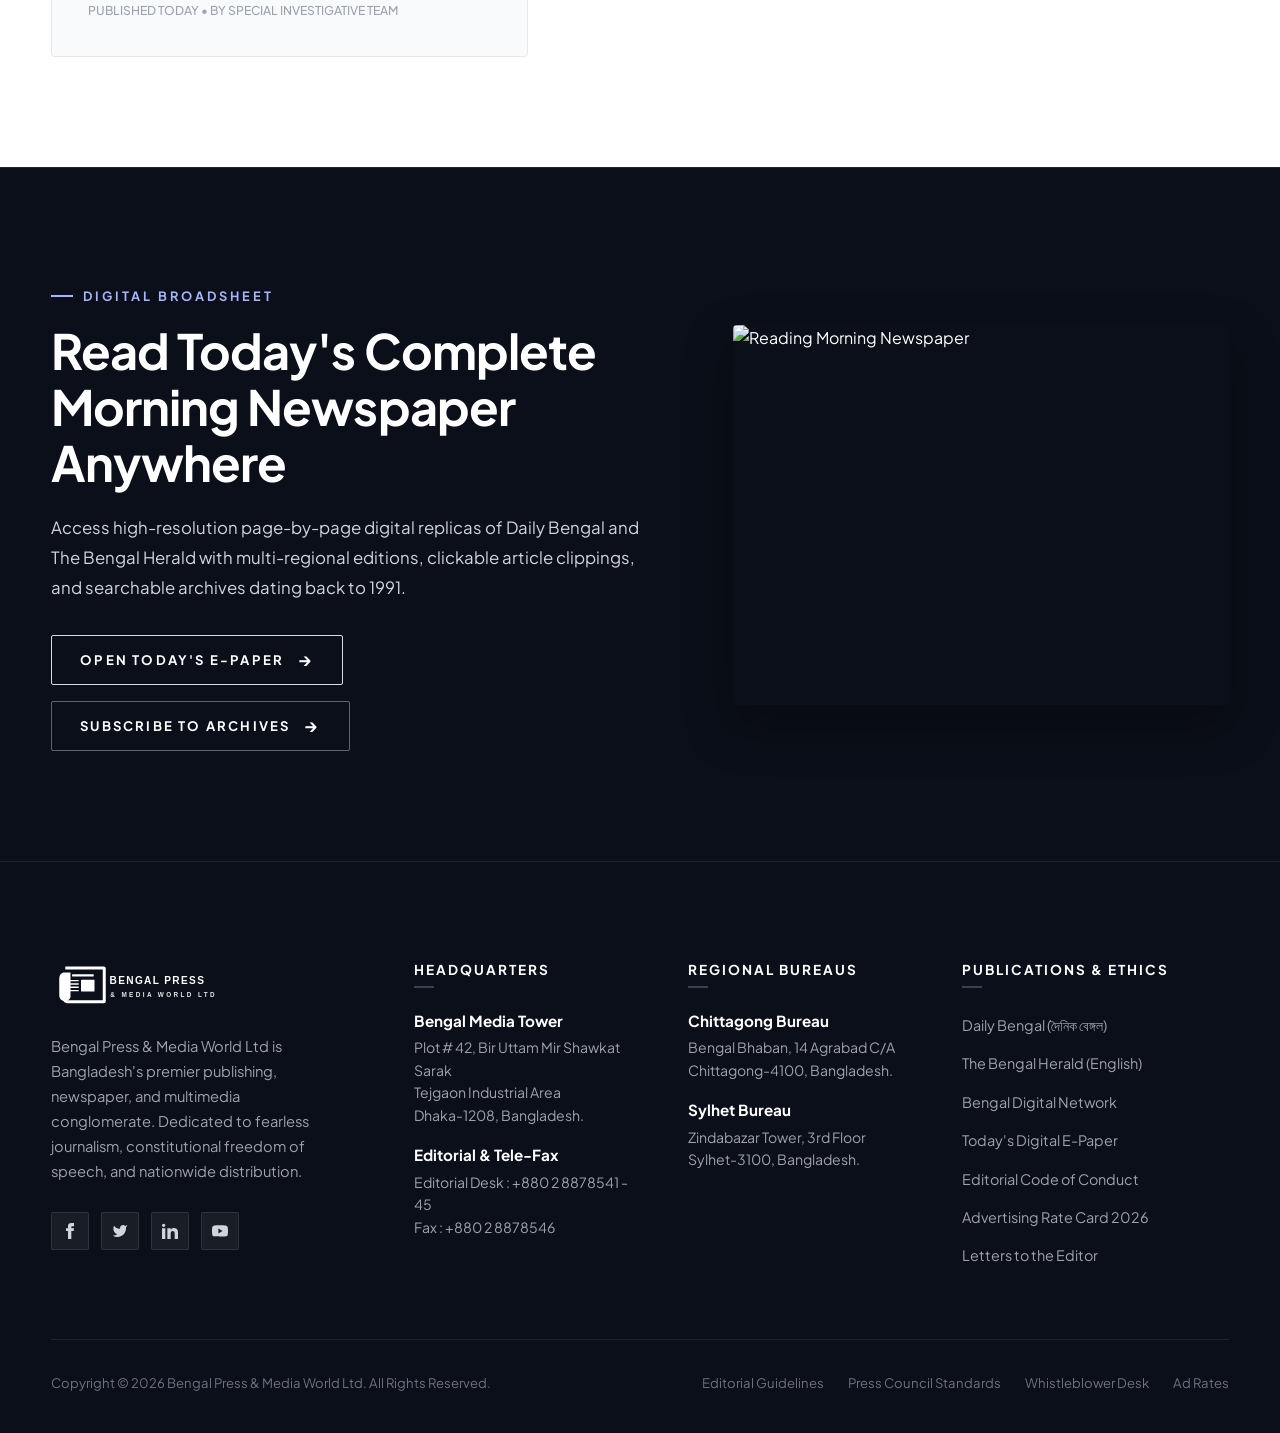
==== commit 463e7d1a: "Remove live wire top ticker and align site header flush to top" ====
--- a/index.html
+++ b/index.html
@@ -19,41 +19,6 @@
 </head>
 <body>
 
-  <!-- Top Announcement & Circulation Ticker -->
-  <div class="top-ticker">
-    <div class="container ticker-inner">
-      <div class="ticker-live-badge">
-        <span class="ticker-live-dot"></span> News Desk
-      </div>
-      <div class="ticker-headline-marquee">
-        <div class="ticker-item">
-          <strong>MORNING EDITION:</strong> Today's broadsheet circulation reaching all 64 districts nationwide before 5:30 AM.
-          <span class="divider">/</span>
-        </div>
-        <div class="ticker-item">
-          <strong>INVESTIGATIVE DESK:</strong> Daily Bengal receives National Press Council Gold Citation for Public Service.
-          <span class="divider">/</span>
-        </div>
-        <div class="ticker-item">
-          <strong>DIGITAL REACH:</strong> Bengal Digital network connects 42M+ monthly readers across Bangladesh and global diaspora.
-          <span class="divider">/</span>
-        </div>
-        <div class="ticker-item">
-          <strong>E-PAPER:</strong> Today's digital broadsheet replica editions now live for Dhaka, Chittagong, and Sylhet.
-          <span class="divider">/</span>
-        </div>
-        <!-- Loop duplicate -->
-        <div class="ticker-item">
-          <strong>MORNING EDITION:</strong> Today's broadsheet circulation reaching all 64 districts nationwide before 5:30 AM.
-          <span class="divider">/</span>
-        </div>
-        <div class="ticker-item">
-          <strong>INVESTIGATIVE DESK:</strong> Daily Bengal receives National Press Council Gold Citation for Public Service.
-          <span class="divider">/</span>
-        </div>
-      </div>
-    </div>
-  </div>
 
   <!-- Transcom-Style Site Header -->
   <header class="site-header">
--- a/css/main.css
+++ b/css/main.css
@@ -6,10 +6,10 @@
 @import url('https://fonts.googleapis.com/css2?family=Playfair+Display:ital,wght@0,400;0,600;0,700;0,900;1,400;1,700&family=Plus+Jakarta+Sans:wght@300;400;500;600;700;800&family=Inter:wght@300;400;500;600;700&display=swap');
 
 :root {
-  /* Brand Colors */
-  --color-primary: #0038A8;
-  --color-primary-dark: #002266;
-  --color-primary-light: #1A56DB;
+  /* Brand Colors — Classic Broadsheet Editorial Monochrome */
+  --color-primary: #111827;
+  --color-primary-dark: #000000;
+  --color-primary-light: #374151;
   --color-accent: #C29B38;
   --color-accent-hover: #D9AE43;
   
@@ -251,76 +251,6 @@
   border-color: var(--color-primary-dark);
 }
 
-/* Ticker bar */
-.top-ticker {
-  background-color: var(--color-dark);
-  color: var(--color-gray-300);
-  font-size: 0.78rem;
-  font-weight: 500;
-  letter-spacing: 0.5px;
-  border-bottom: 1px solid rgba(255, 255, 255, 0.08);
-  height: 38px;
-  display: flex;
-  align-items: center;
-  overflow: hidden;
-}
-
-.ticker-inner {
-  display: flex;
-  align-items: center;
-  justify-content: space-between;
-  width: 100%;
-}
-
-.ticker-live-badge {
-  display: inline-flex;
-  align-items: center;
-  gap: 6px;
-  background-color: rgba(220, 38, 38, 0.2);
-  color: #EF4444;
-  padding: 2px 8px;
-  border-radius: 2px;
-  font-size: 0.7rem;
-  font-weight: 800;
-  letter-spacing: 1px;
-  text-transform: uppercase;
-}
-
-.ticker-live-dot {
-  width: 6px;
-  height: 6px;
-  background-color: #EF4444;
-  border-radius: 50%;
-  animation: pulseDot 1.6s infinite ease-in-out;
-}
-
-@keyframes pulseDot {
-  0%, 100% { opacity: 1; transform: scale(1); }
-  50% { opacity: 0.3; transform: scale(0.7); }
-}
-
-.ticker-headline-marquee {
-  display: flex;
-  gap: 32px;
-  white-space: nowrap;
-  animation: marquee 35s linear infinite;
-}
-
-.ticker-item {
-  display: inline-flex;
-  align-items: center;
-  gap: 10px;
-}
-
-.ticker-item span.divider {
-  color: rgba(255, 255, 255, 0.25);
-}
-
-@keyframes marquee {
-  0% { transform: translateX(0); }
-  100% { transform: translateX(-50%); }
-}
-
 /* Animations */
 .fade-in-up {
   opacity: 0;
@@ -339,7 +269,4 @@
     --header-height-scrolled: 68px;
     --section-padding-y: var(--section-padding-mobile);
   }
-  .top-ticker {
-    display: none;
-  }
-}
+}
--- a/css/navbar.css
+++ b/css/navbar.css
@@ -5,7 +5,7 @@
 
 .site-header {
   position: fixed;
-  top: 38px; /* Offset for ticker */
+  top: 0;
   left: 0;
   width: 100%;
   height: var(--header-height);
@@ -83,7 +83,7 @@
   transform: translateX(-50%) scaleX(0);
   width: 100%;
   height: 2px;
-  background-color: var(--color-primary-light);
+  background-color: #FFFFFF;
   transition: transform var(--transition-normal);
   transform-origin: center;
 }
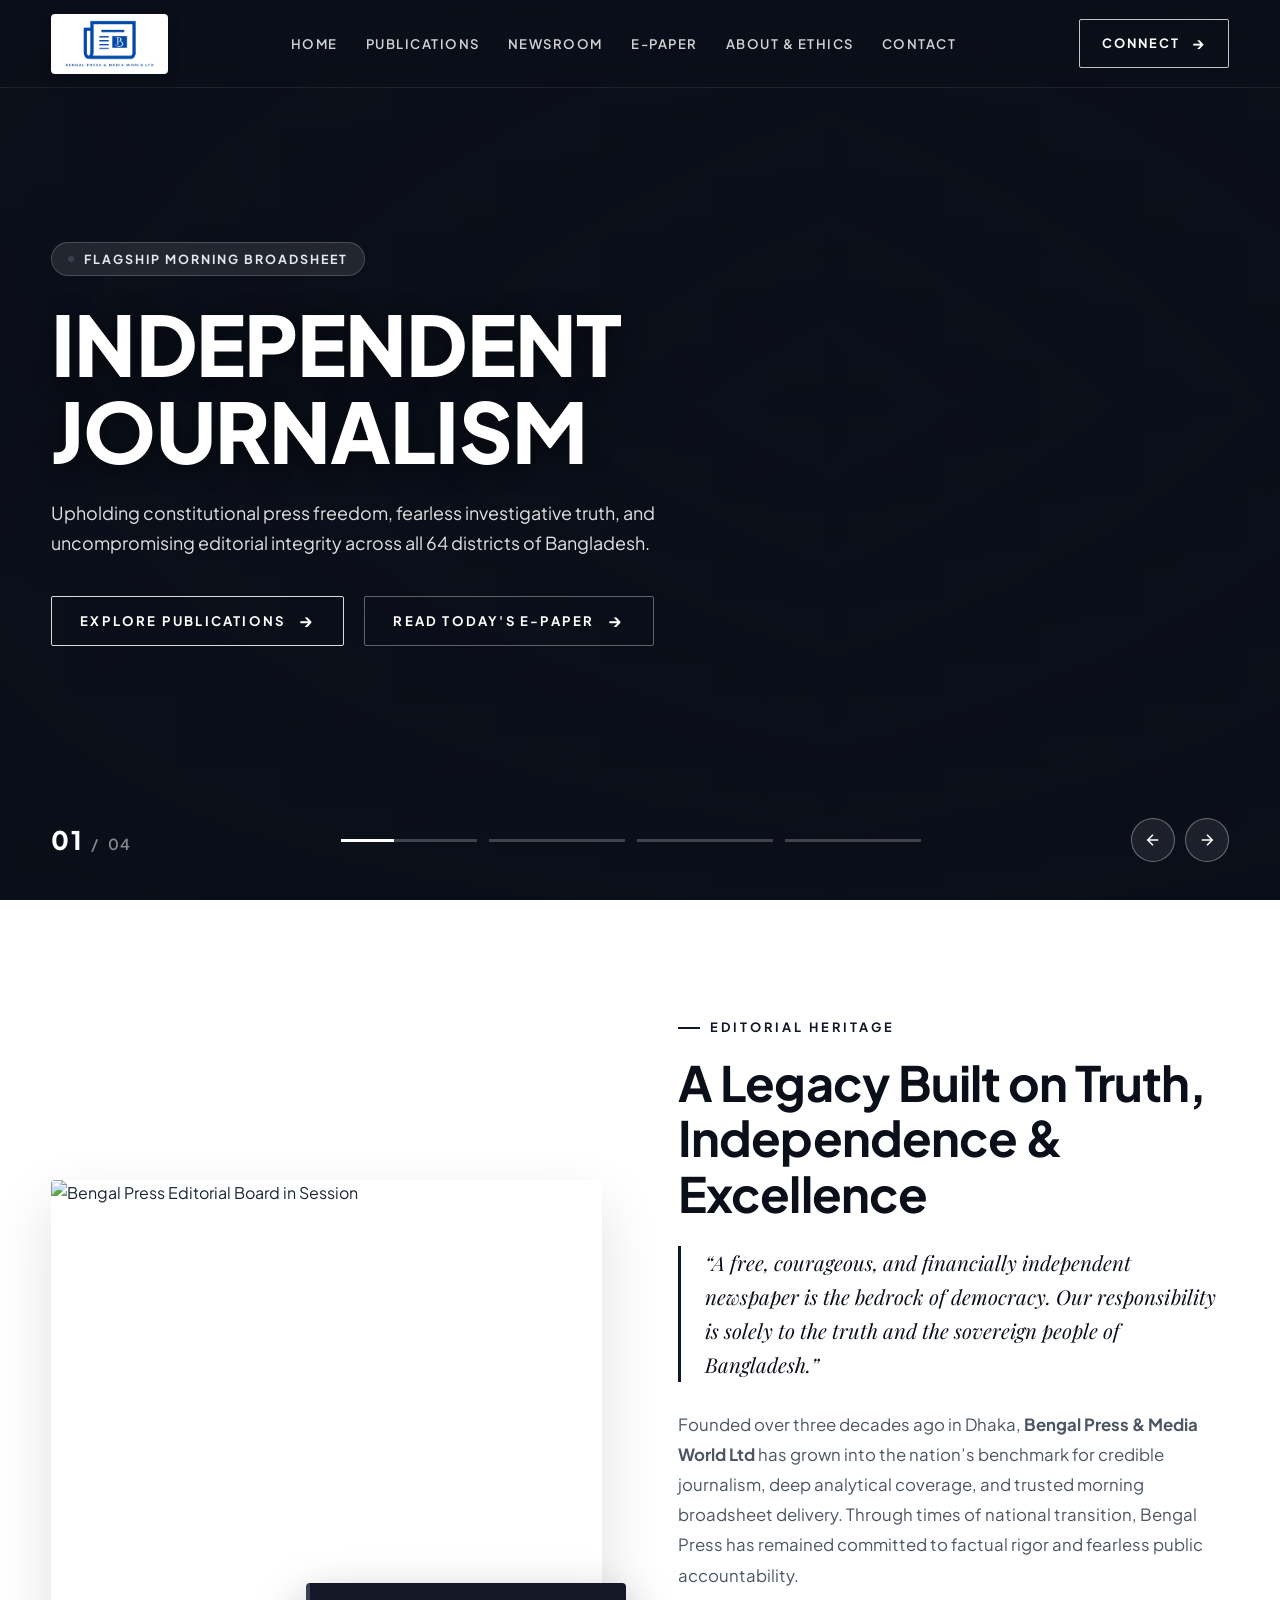
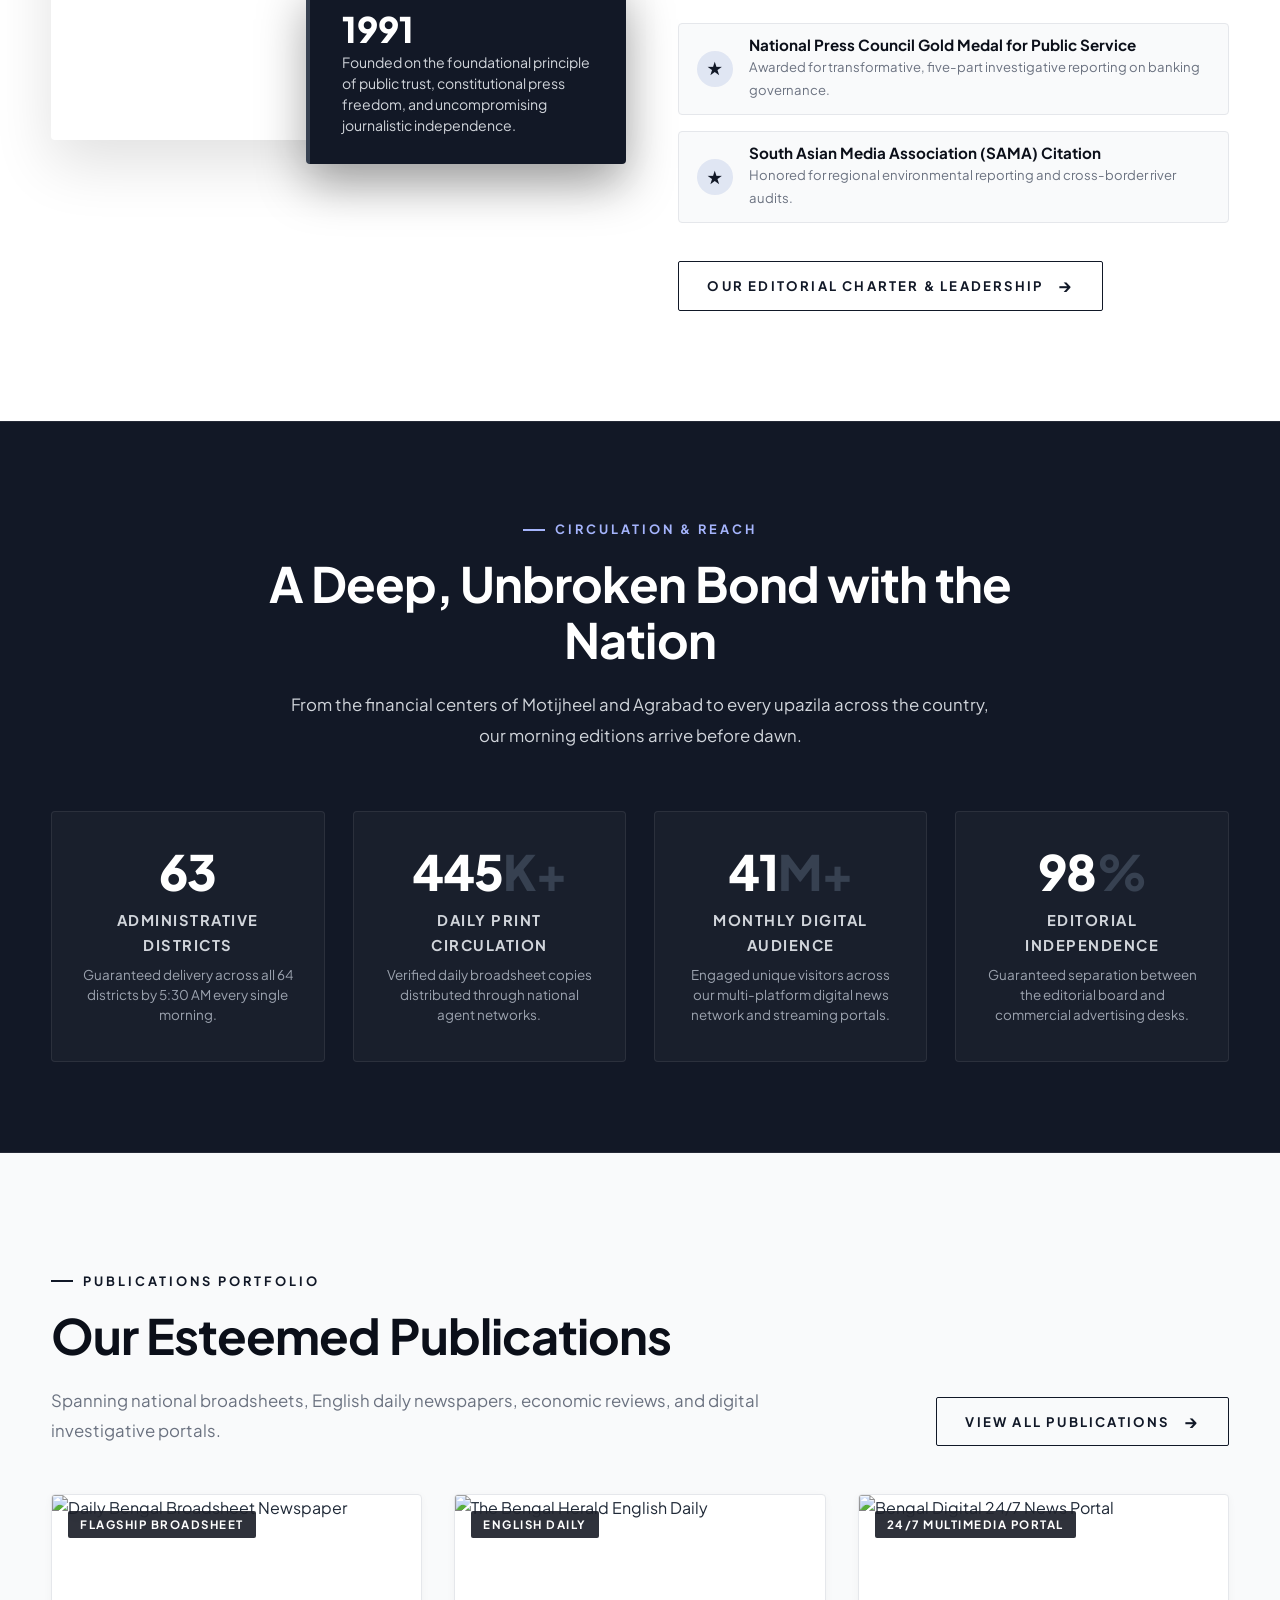
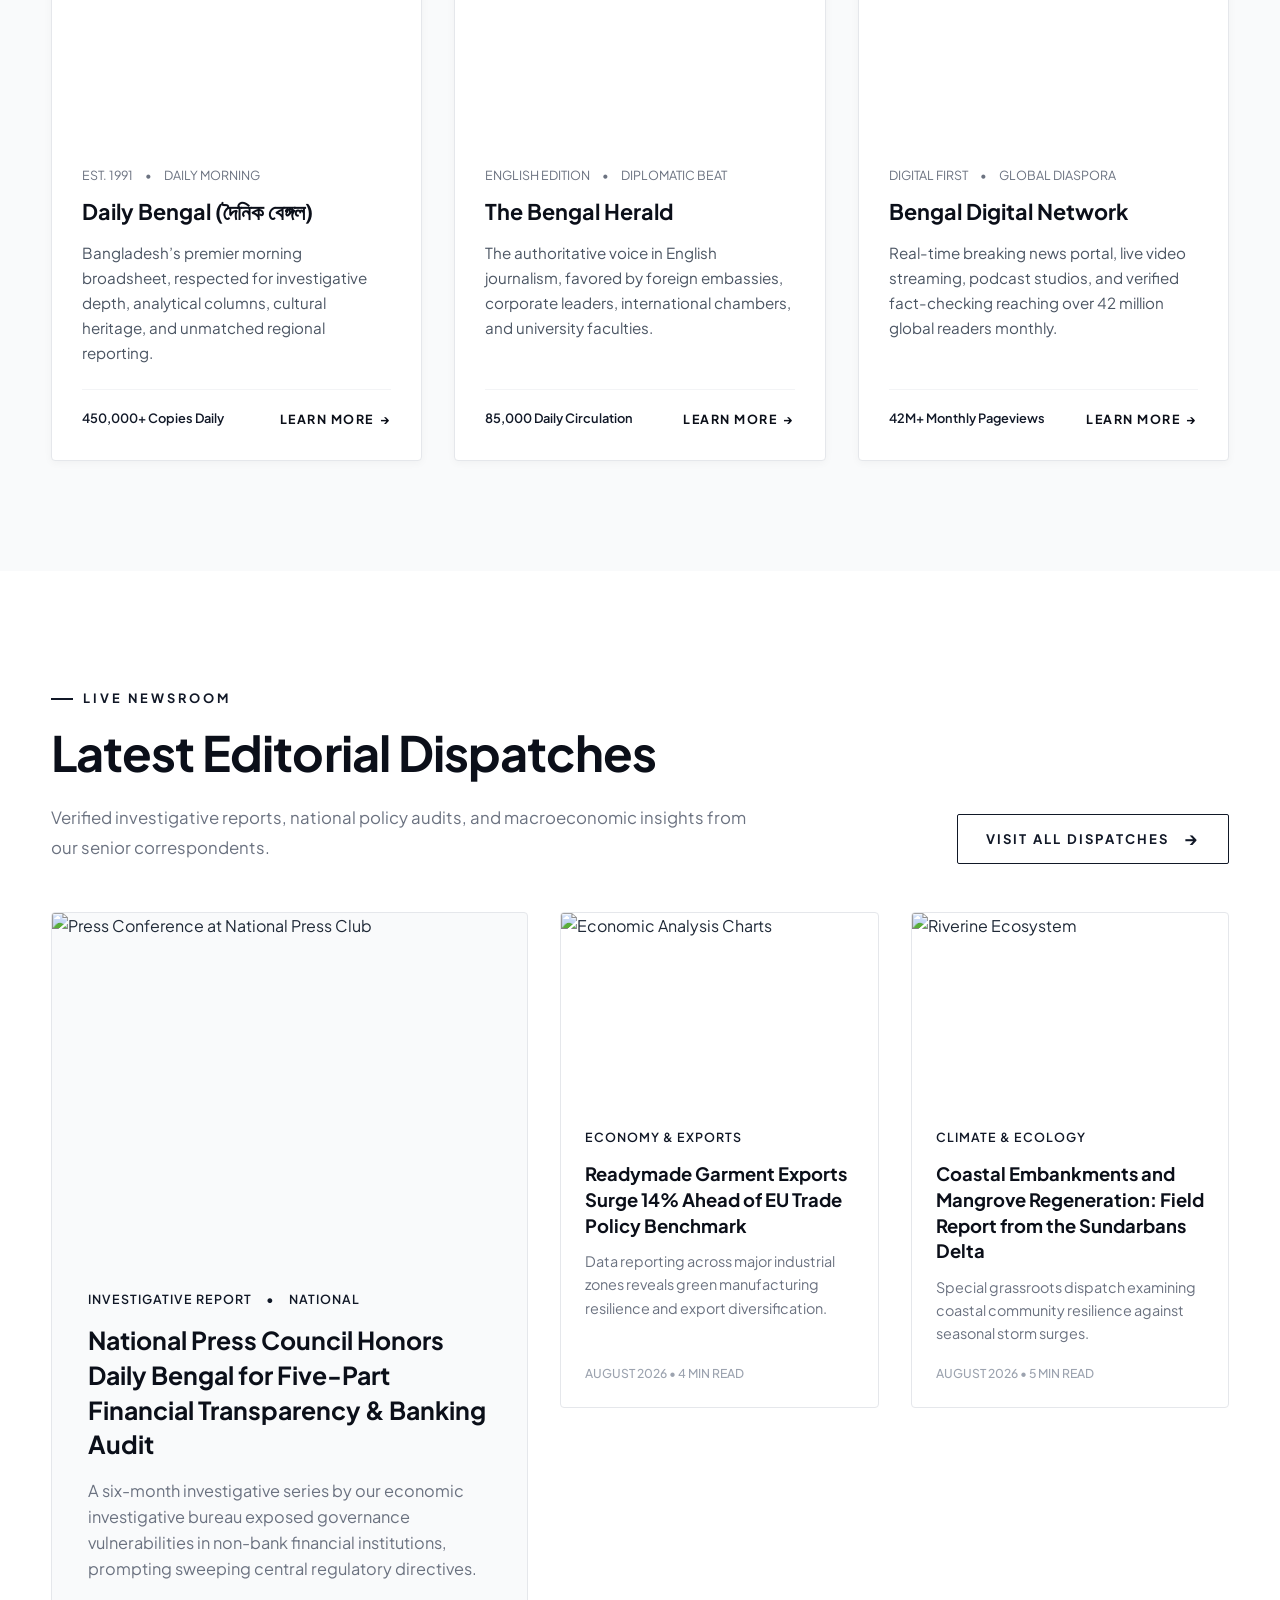
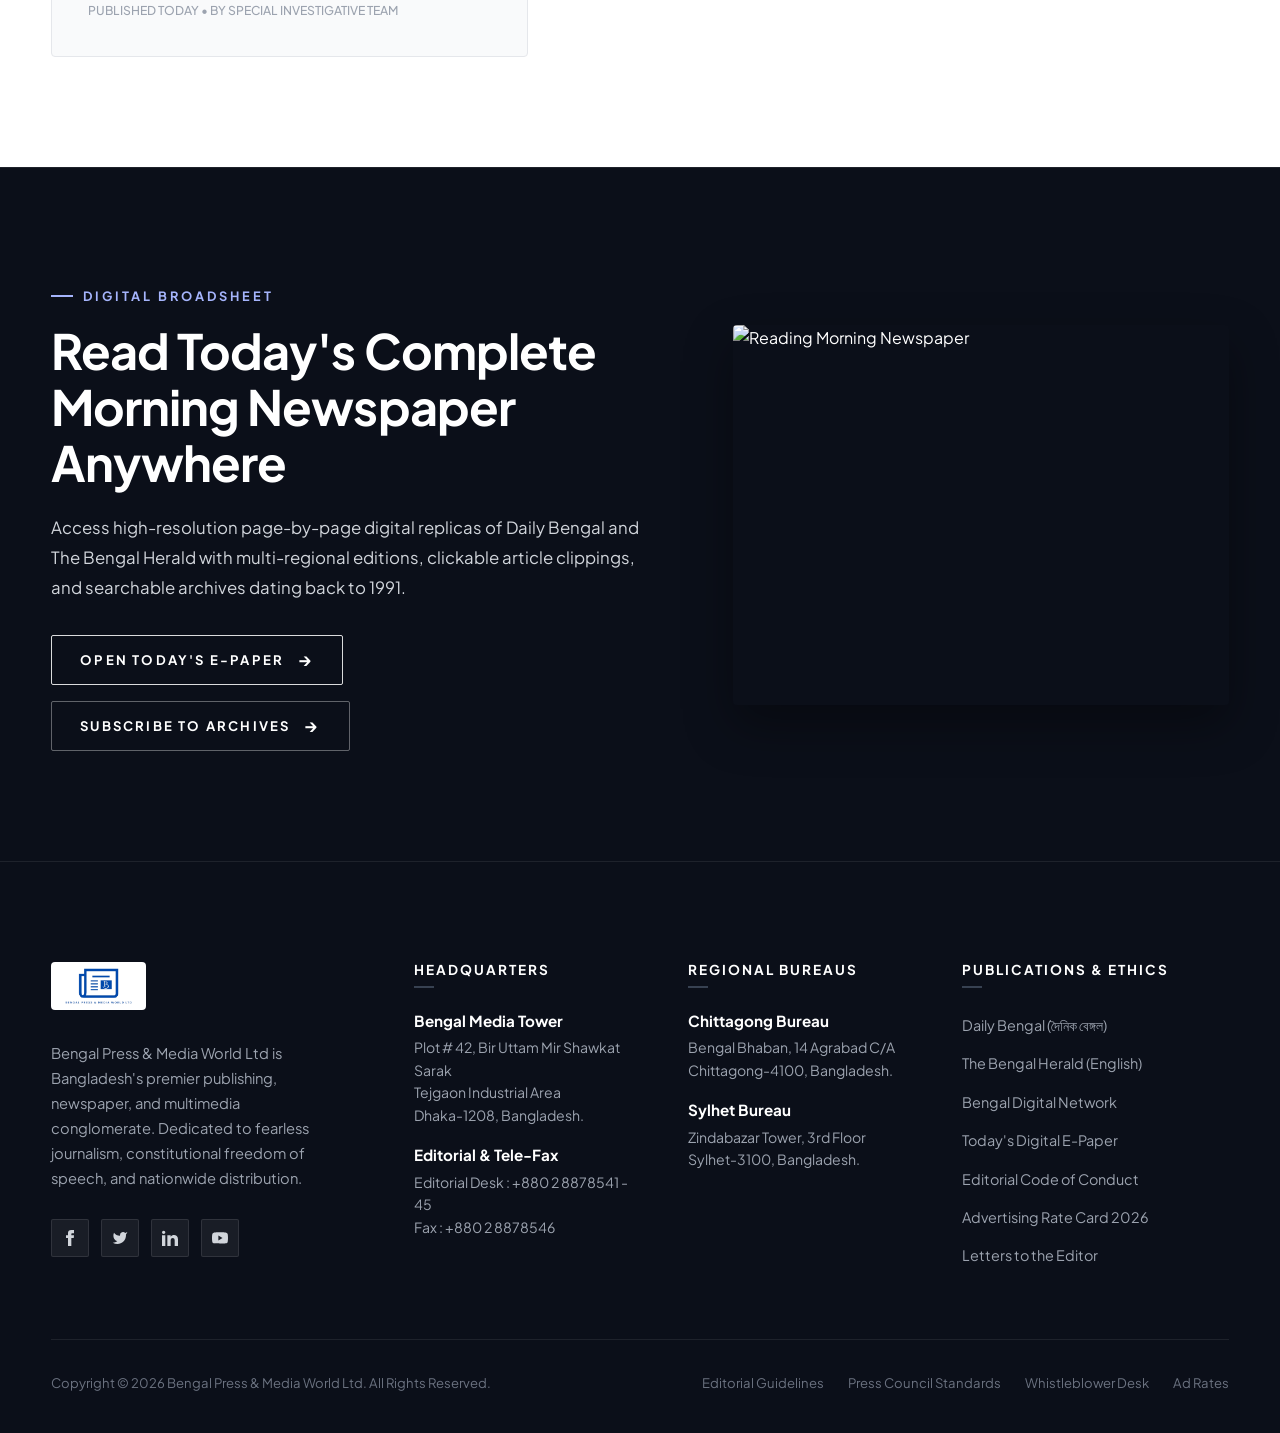
==== commit f8f7cd60: "Integrate user-uploaded official Bengal Press & Media World Ltd logo across all headers and footers" ====
--- a/index.html
+++ b/index.html
@@ -25,7 +25,7 @@
     <div class="container header-container">
       <!-- Logo Left -->
       <a href="index.html" class="brand-logo-link" aria-label="Bengal Press & Media World Home">
-        <img src="assets/horizontal-logo-white.svg" alt="Bengal Press & Media World Ltd" class="brand-logo-svg">
+        <img src="assets/bengal-press-logo.png" alt="Bengal Press & Media World Ltd" class="brand-logo-img">
       </a>
 
       <!-- Center Navigation Links (Multi-Page Architecture) -->
@@ -531,7 +531,7 @@
 
         <!-- Column 1: Brand & Profile -->
         <div class="footer-brand-col">
-          <img src="assets/horizontal-logo-white.svg" alt="Bengal Press & Media World Ltd" class="footer-logo">
+          <img src="assets/bengal-press-logo.png" alt="Bengal Press & Media World Ltd" class="footer-logo">
           <p class="footer-about-text">
             Bengal Press & Media World Ltd is Bangladesh's premier publishing, newspaper, and multimedia conglomerate. Dedicated to fearless journalism, constitutional freedom of speech, and nationwide distribution.
           </p>
--- a/css/navbar.css
+++ b/css/navbar.css
@@ -36,25 +36,32 @@
 
 /* Brand Logo */
 .brand-logo-link {
-  display: flex;
-  align-items: center;
-  gap: 12px;
+  display: inline-flex;
+  align-items: center;
+  padding: 6px 14px;
+  background: #FFFFFF;
+  border-radius: 4px;
+  box-shadow: 0 4px 14px rgba(0, 0, 0, 0.18);
   text-decoration: none;
   z-index: 1002;
-}
-
-.brand-logo-svg {
+  transition: transform var(--transition-fast), box-shadow var(--transition-fast);
+}
+
+.brand-logo-link:hover {
+  transform: translateY(-1px);
+  box-shadow: 0 6px 20px rgba(0, 0, 0, 0.25);
+}
+
+.brand-logo-img {
   height: 48px;
   width: auto;
-  transition: transform var(--transition-fast);
-}
-
-.site-header.scrolled .brand-logo-svg {
-  height: 42px;
-}
-
-.brand-logo-link:hover .brand-logo-svg {
-  transform: translateY(-1px);
+  object-fit: contain;
+  display: block;
+  transition: height var(--transition-fast);
+}
+
+.site-header.scrolled .brand-logo-img {
+  height: 40px;
 }
 
 /* Desktop Navigation */
--- a/css/footer.css
+++ b/css/footer.css
@@ -26,6 +26,11 @@
   height: 48px;
   width: auto;
   margin-bottom: 24px;
+  background: #FFFFFF;
+  padding: 6px 14px;
+  border-radius: 4px;
+  display: inline-block;
+  object-fit: contain;
 }
 
 .footer-about-text {
